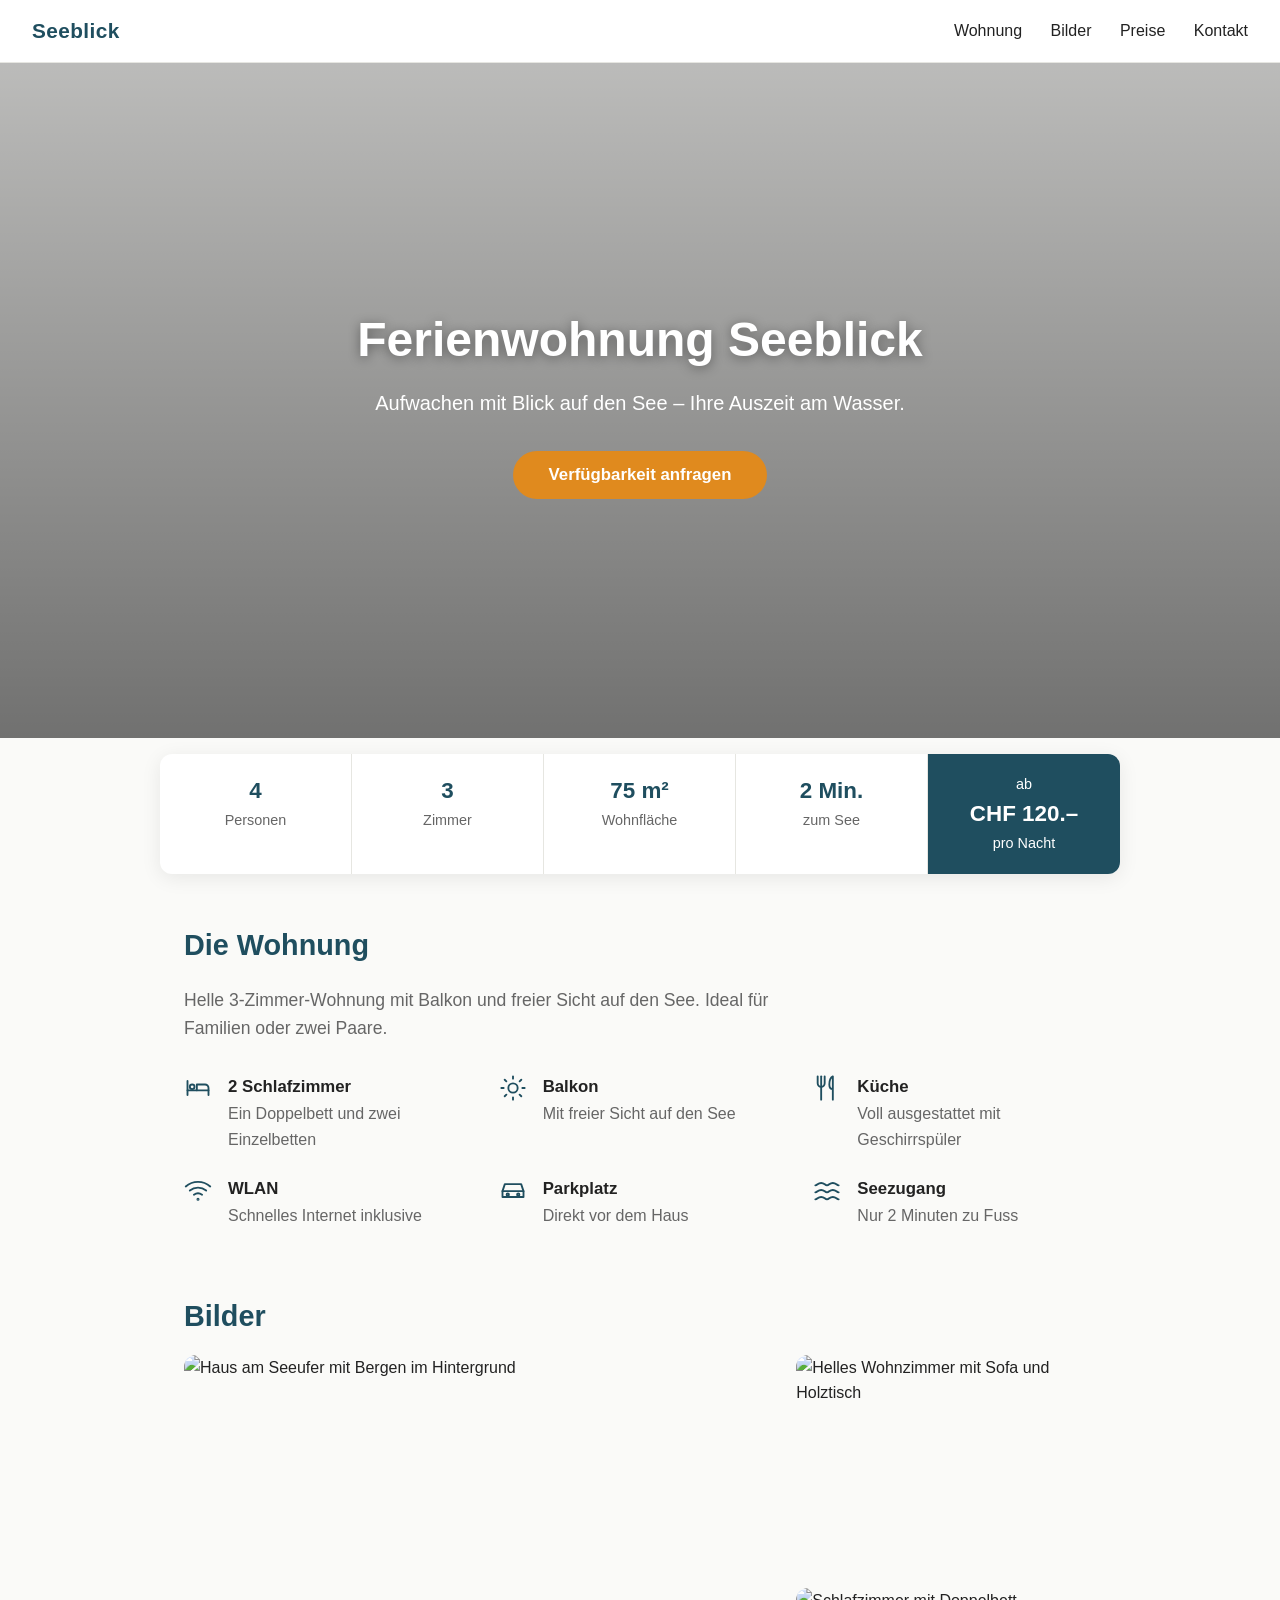
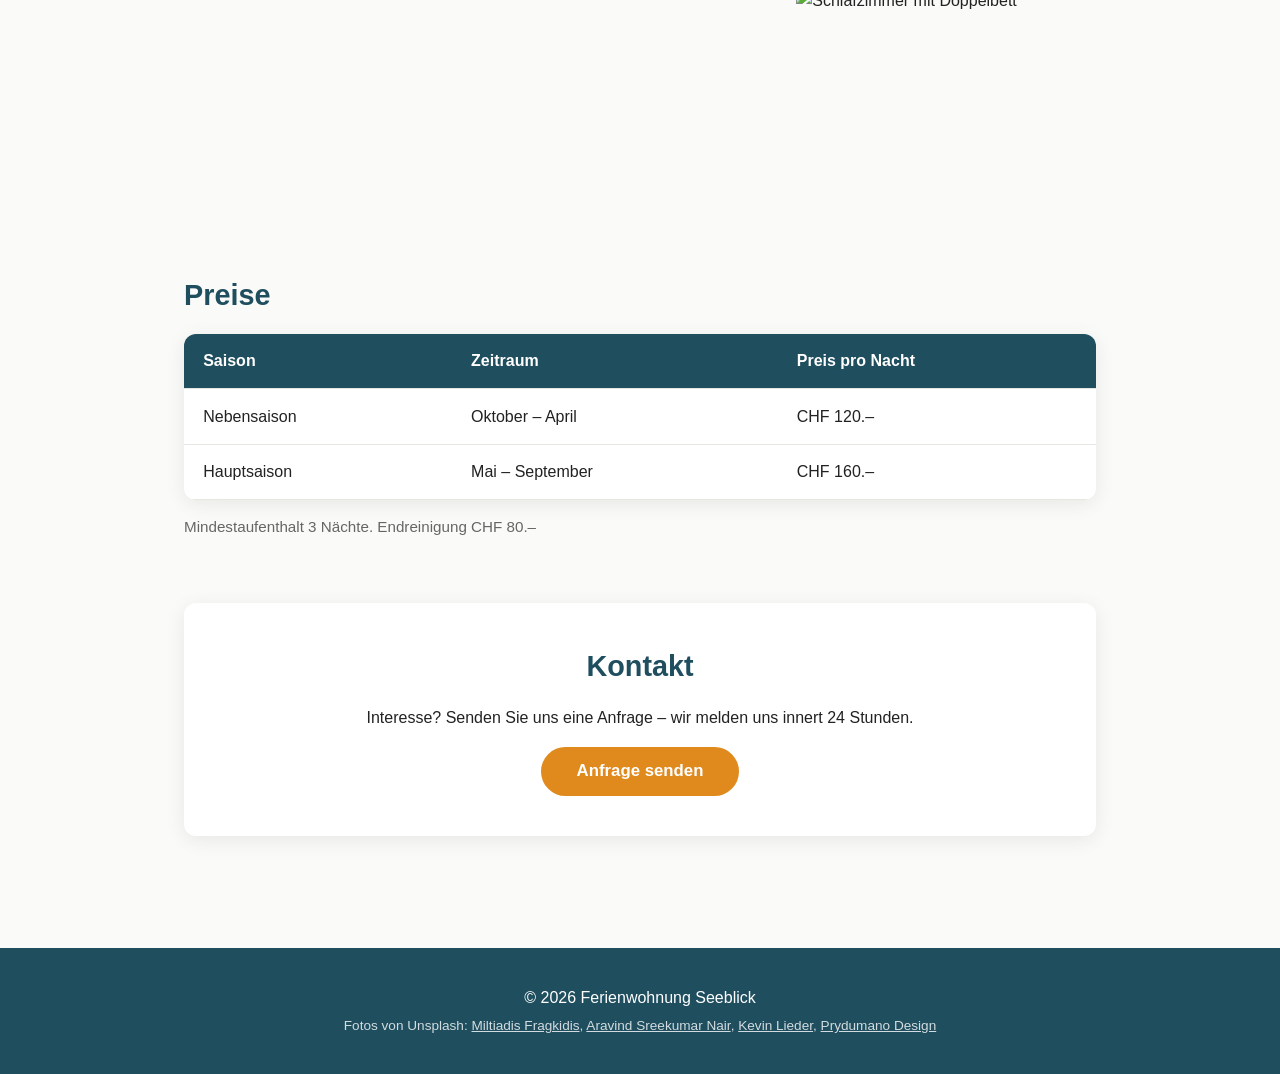
==== index.html @ 75e4688b "Design nach Vorbild grosser Webseiten: Hero-Foto, Faktenleiste, Galerie, SVG-Icons" ====
<!DOCTYPE html>
<html lang="de">
<head>
  <meta charset="UTF-8">
  <meta name="viewport" content="width=device-width, initial-scale=1.0">
  <title>Ferienwohnung Seeblick</title>
  <link rel="stylesheet" href="styles.css">
</head>
<body>
  <!-- Kopfzeile: bleibt beim Scrollen oben stehen -->
  <header class="kopfzeile">
    <a href="#" class="logo">Seeblick</a>
    <nav>
      <a href="#wohnung">Wohnung</a>
      <a href="#galerie">Bilder</a>
      <a href="#preise">Preise</a>
      <a href="#kontakt">Kontakt</a>
    </nav>
  </header>

  <!-- Hero: ein grosses Bild und nur EINE Hauptaktion (Prinzip Google/ChatGPT) -->
  <section class="hero">
    <div class="hero-inhalt">
      <h1>Ferienwohnung Seeblick</h1>
      <p>Aufwachen mit Blick auf den See – Ihre Auszeit am Wasser.</p>
      <button id="hero-button" class="button">Verfügbarkeit anfragen</button>
    </div>
  </section>

  <!-- Fakten auf einen Blick (Prinzip Amazon) -->
  <div class="fakten">
    <div><strong>4</strong><span>Personen</span></div>
    <div><strong>3</strong><span>Zimmer</span></div>
    <div><strong>75 m²</strong><span>Wohnfläche</span></div>
    <div><strong>2 Min.</strong><span>zum See</span></div>
    <div class="fakten-preis"><span>ab</span><strong>CHF 120.–</strong><span>pro Nacht</span></div>
  </div>

  <main>
    <section id="wohnung">
      <h2>Die Wohnung</h2>
      <p class="einleitung">Helle 3-Zimmer-Wohnung mit Balkon und freier Sicht auf den See. Ideal für Familien oder zwei Paare.</p>

      <!-- Ausstattung: einheitliche Linien-Icons als SVG statt Emojis -->
      <ul class="ausstattung">
        <li>
          <svg viewBox="0 0 24 24" aria-hidden="true"><path d="M3 18V6"/><path d="M3 14h18v4"/><path d="M21 14v-2a3 3 0 0 0-3-3h-7v5"/><circle cx="7" cy="11" r="2"/></svg>
          <div><h3>2 Schlafzimmer</h3><p>Ein Doppelbett und zwei Einzelbetten</p></div>
        </li>
        <li>
          <svg viewBox="0 0 24 24" aria-hidden="true"><circle cx="12" cy="12" r="4"/><path d="M12 2v2M12 20v2M4.9 4.9l1.4 1.4M17.7 17.7l1.4 1.4M2 12h2M20 12h2M4.9 19.1l1.4-1.4M17.7 6.3l1.4-1.4"/></svg>
          <div><h3>Balkon</h3><p>Mit freier Sicht auf den See</p></div>
        </li>
        <li>
          <svg viewBox="0 0 24 24" aria-hidden="true"><path d="M7 2v20"/><path d="M4 2v6a3 3 0 0 0 6 0V2"/><path d="M17 22V2c-2 1-3 4-3 7s1 4 3 4"/></svg>
          <div><h3>Küche</h3><p>Voll ausgestattet mit Geschirrspüler</p></div>
        </li>
        <li>
          <svg viewBox="0 0 24 24" aria-hidden="true"><path d="M5 12.5a11 11 0 0 1 14 0"/><path d="M1.5 9a16 16 0 0 1 21 0"/><path d="M8.5 16a6 6 0 0 1 7 0"/><circle cx="12" cy="20" r="0.5"/></svg>
          <div><h3>WLAN</h3><p>Schnelles Internet inklusive</p></div>
        </li>
        <li>
          <svg viewBox="0 0 24 24" aria-hidden="true"><path d="M3 13l2-6h14l2 6v5H3z"/><path d="M3 13h18"/><circle cx="7.5" cy="16" r="1"/><circle cx="16.5" cy="16" r="1"/></svg>
          <div><h3>Parkplatz</h3><p>Direkt vor dem Haus</p></div>
        </li>
        <li>
          <svg viewBox="0 0 24 24" aria-hidden="true"><path d="M2 8c2 0 2-2 5-2s3 2 5 2 2-2 5-2 3 2 5 2"/><path d="M2 14c2 0 2-2 5-2s3 2 5 2 2-2 5-2 3 2 5 2"/><path d="M2 20c2 0 2-2 5-2s3 2 5 2 2-2 5-2 3 2 5 2"/></svg>
          <div><h3>Seezugang</h3><p>Nur 2 Minuten zu Fuss</p></div>
        </li>
      </ul>
    </section>

    <!-- Bildergalerie im Raster (Prinzip Instagram/YouTube) -->
    <section id="galerie">
      <h2>Bilder</h2>
      <div class="galerie">
        <img class="gross" src="https://images.unsplash.com/photo-1693647427853-c6ae52add38a?w=1200&auto=format&fit=crop&q=75" alt="Haus am Seeufer mit Bergen im Hintergrund" loading="lazy">
        <img src="https://images.unsplash.com/photo-1783110688453-4bf5d4c87a61?w=800&auto=format&fit=crop&q=75" alt="Helles Wohnzimmer mit Sofa und Holztisch" loading="lazy">
        <img src="https://images.unsplash.com/photo-1724582586413-6b69e1c94a17?w=800&auto=format&fit=crop&q=75" alt="Schlafzimmer mit Doppelbett" loading="lazy">
      </div>
    </section>

    <section id="preise">
      <h2>Preise</h2>
      <table class="preistabelle">
        <thead>
          <tr><th>Saison</th><th>Zeitraum</th><th>Preis pro Nacht</th></tr>
        </thead>
        <tbody>
          <tr><td>Nebensaison</td><td>Oktober – April</td><td>CHF 120.–</td></tr>
          <tr><td>Hauptsaison</td><td>Mai – September</td><td>CHF 160.–</td></tr>
        </tbody>
      </table>
      <p class="hinweis">Mindestaufenthalt 3 Nächte. Endreinigung CHF 80.–</p>
    </section>

    <section id="kontakt" class="kontakt">
      <h2>Kontakt</h2>
      <p>Interesse? Senden Sie uns eine Anfrage – wir melden uns innert 24 Stunden.</p>
      <button id="anfrage-button" class="button">Anfrage senden</button>
    </section>
  </main>

  <footer>
    <p>&copy; <span id="jahr"></span> Ferienwohnung Seeblick</p>
    <p class="bildnachweis">
      Fotos von Unsplash:
      <a href="https://unsplash.com/photos/mountains-and-a-lake-on-a-bright-sunny-day-idneka5RWlE">Miltiadis Fragkidis</a>,
      <a href="https://unsplash.com/photos/a-view-of-a-lake-with-a-house-in-the-background-XdYmX7QwtDA">Aravind Sreekumar Nair</a>,
      <a href="https://unsplash.com/photos/sunlit-living-room-with-cream-sofa-and-wooden-coffee-table-GAy2D33TngI">Kevin Lieder</a>,
      <a href="https://unsplash.com/photos/a-bedroom-with-a-bed-and-a-table-in-it-qPHpk6G9nik">Prydumano Design</a>
    </p>
  </footer>

  <script src="app.js"></script>
</body>
</html>
---- styles.css ----
/* ===== Farben als Variablen: hier zentral ändern ===== */
/* Wenige Farben, ein Akzent – wie bei den grossen Webseiten */
:root {
  --farbe-see: #1f4e5f;
  --farbe-hintergrund: #fafaf8;
  --farbe-akzent: #e08a1e;
  --farbe-text: #222;
  --farbe-text-hell: #666;
  --farbe-linie: #e6e6e1;
  --radius: 12px;
  --schatten: 0 4px 20px rgba(0, 0, 0, 0.08);
}

/* ===== Grundeinstellungen ===== */
* {
  box-sizing: border-box; /* Padding zählt zur Breite dazu */
}

html {
  scroll-behavior: smooth; /* weiches Scrollen bei Klick auf Navigation */
}

body {
  font-family: "Segoe UI", Arial, sans-serif;
  margin: 0;
  color: var(--farbe-text);
  background-color: var(--farbe-hintergrund);
  line-height: 1.6;
}

/* ===== Kopfzeile ===== */
.kopfzeile {
  position: sticky; /* bleibt oben kleben */
  top: 0;
  z-index: 10;
  display: flex;
  justify-content: space-between;
  align-items: center;
  padding: 0.9rem 2rem;
  background-color: rgba(255, 255, 255, 0.95);
  border-bottom: 1px solid var(--farbe-linie);
}

.logo {
  color: var(--farbe-see);
  font-weight: 700;
  font-size: 1.3rem;
  letter-spacing: 0.02em;
  text-decoration: none;
}

nav a {
  color: var(--farbe-text);
  margin-left: 1.5rem;
  text-decoration: none;
}

nav a:hover {
  color: var(--farbe-akzent);
}

/* ===== Hero: grosses Foto mit dunklem Verlauf, damit der Text lesbar bleibt ===== */
.hero {
  min-height: 75vh; /* 75 % der Fensterhöhe */
  display: flex;
  align-items: center;
  justify-content: center;
  text-align: center;
  color: white;
  padding: 4rem 1.5rem;
  background-image:
    linear-gradient(rgba(0, 0, 0, 0.25), rgba(0, 0, 0, 0.55)),
    url("https://images.unsplash.com/photo-1750845371689-cefc272f0944?w=1920&auto=format&fit=crop&q=75");
  background-size: cover;    /* Bild füllt die ganze Fläche */
  background-position: center;
}

.hero h1 {
  font-size: 3rem;
  margin: 0 0 0.5rem;
  text-shadow: 0 2px 12px rgba(0, 0, 0, 0.4);
}

.hero p {
  font-size: 1.25rem;
  margin: 0 0 2rem;
}

/* ===== Fakten auf einen Blick ===== */
.fakten {
  max-width: 960px;
  margin: -3rem auto 0; /* ragt leicht in das Hero-Bild hinein */
  position: relative;
  display: grid;
  grid-template-columns: repeat(5, 1fr);
  background: white;
  border-radius: var(--radius);
  box-shadow: var(--schatten);
  overflow: hidden;
}

.fakten div {
  display: flex;
  flex-direction: column;
  align-items: center;
  padding: 1.2rem 0.5rem;
  border-right: 1px solid var(--farbe-linie);
}

.fakten div:last-child {
  border-right: none;
}

.fakten strong {
  font-size: 1.4rem;
  color: var(--farbe-see);
}

.fakten span {
  font-size: 0.9rem;
  color: var(--farbe-text-hell);
}

.fakten .fakten-preis {
  background-color: var(--farbe-see);
}

.fakten .fakten-preis strong,
.fakten .fakten-preis span {
  color: white;
}

/* ===== Inhaltsbereich ===== */
main {
  max-width: 960px;
  margin: 0 auto;
  padding: 3rem 1.5rem;
}

section {
  margin-bottom: 4rem;
  scroll-margin-top: 6rem; /* Abstand, damit die Kopfzeile die Überschrift nicht verdeckt */
}

h2 {
  color: var(--farbe-see);
  font-size: 1.8rem;
  margin: 0 0 1rem;
}

.einleitung {
  font-size: 1.1rem;
  color: var(--farbe-text-hell);
  max-width: 640px;
}

/* ===== Ausstattung mit Linien-Icons ===== */
.ausstattung {
  list-style: none;
  padding: 0;
  margin: 2rem 0 0;
  display: grid;
  grid-template-columns: repeat(auto-fit, minmax(260px, 1fr)); /* passt sich der Breite an */
  gap: 1.5rem 2rem;
}

.ausstattung li {
  display: flex;
  gap: 1rem;
  align-items: flex-start;
}

/* Alle Icons gleich: gleiche Grösse, gleiche Linienstärke, gleiche Farbe */
.ausstattung svg {
  flex-shrink: 0;
  width: 28px;
  height: 28px;
  fill: none;
  stroke: var(--farbe-see);
  stroke-width: 1.6;
  stroke-linecap: round;
  stroke-linejoin: round;
}

.ausstattung h3 {
  margin: 0;
  font-size: 1.05rem;
}

.ausstattung p {
  margin: 0;
  color: var(--farbe-text-hell);
}

/* ===== Bildergalerie ===== */
.galerie {
  display: grid;
  grid-template-columns: 2fr 1fr;
  grid-template-rows: 220px 220px;
  gap: 0.8rem;
}

.galerie img {
  width: 100%;
  height: 100%;
  object-fit: cover; /* Bild füllt die Zelle, ohne verzerrt zu werden */
  border-radius: var(--radius);
  transition: transform 0.3s;
}

.galerie img:hover {
  transform: scale(1.02);
}

.galerie .gross {
  grid-row: span 2; /* das grosse Bild geht über zwei Zeilen */
}

/* ===== Preistabelle ===== */
.preistabelle {
  width: 100%;
  border-collapse: collapse;
  background: white;
  border-radius: var(--radius);
  overflow: hidden; /* damit die runden Ecken sichtbar sind */
  box-shadow: var(--schatten);
}

.preistabelle th,
.preistabelle td {
  padding: 0.9rem 1.2rem;
  text-align: left;
  border-bottom: 1px solid var(--farbe-linie);
}

.preistabelle th {
  background-color: var(--farbe-see);
  color: white;
  font-weight: 600;
}

.hinweis {
  color: var(--farbe-text-hell);
  font-size: 0.95rem;
}

/* ===== Kontakt ===== */
.kontakt {
  background: white;
  border-radius: var(--radius);
  box-shadow: var(--schatten);
  padding: 2.5rem 2rem;
  text-align: center;
}

/* ===== Button: die einzige Stelle mit Akzentfarbe ===== */
.button {
  background-color: var(--farbe-akzent);
  color: white;
  border: none;
  border-radius: 999px; /* ganz runde Enden */
  padding: 0.9rem 2.2rem;
  font-size: 1.05rem;
  font-weight: 600;
  cursor: pointer;
  transition: background-color 0.2s, transform 0.2s;
}

.button:hover {
  background-color: #c4740f;
  transform: translateY(-2px);
}

/* ===== Fusszeile ===== */
footer {
  text-align: center;
  padding: 2rem 1rem;
  background-color: var(--farbe-see);
  color: white;
}

footer p {
  margin: 0.3rem 0;
}

.bildnachweis {
  font-size: 0.85rem;
  opacity: 0.8;
}

.bildnachweis a {
  color: white;
}

/* ===== Tablet: Fakten in zwei Reihen ===== */
@media (max-width: 800px) {
  .fakten {
    grid-template-columns: repeat(2, 1fr);
    margin: -2rem 1rem 0;
  }

  .fakten div {
    border-bottom: 1px solid var(--farbe-linie);
  }

  .fakten .fakten-preis {
    grid-column: span 2; /* Preis über die ganze Breite */
  }
}

/* ===== Handy: alles untereinander ===== */
@media (max-width: 600px) {
  .kopfzeile {
    flex-direction: column;
    gap: 0.4rem;
    padding: 0.7rem 1rem;
  }

  nav a {
    margin: 0 0.6rem;
  }

  .hero {
    min-height: 60vh;
  }

  .hero h1 {
    font-size: 2rem;
  }

  .galerie {
    grid-template-columns: 1fr;
    grid-template-rows: 240px 180px 180px;
  }

  .galerie .gross {
    grid-row: auto;
  }
}
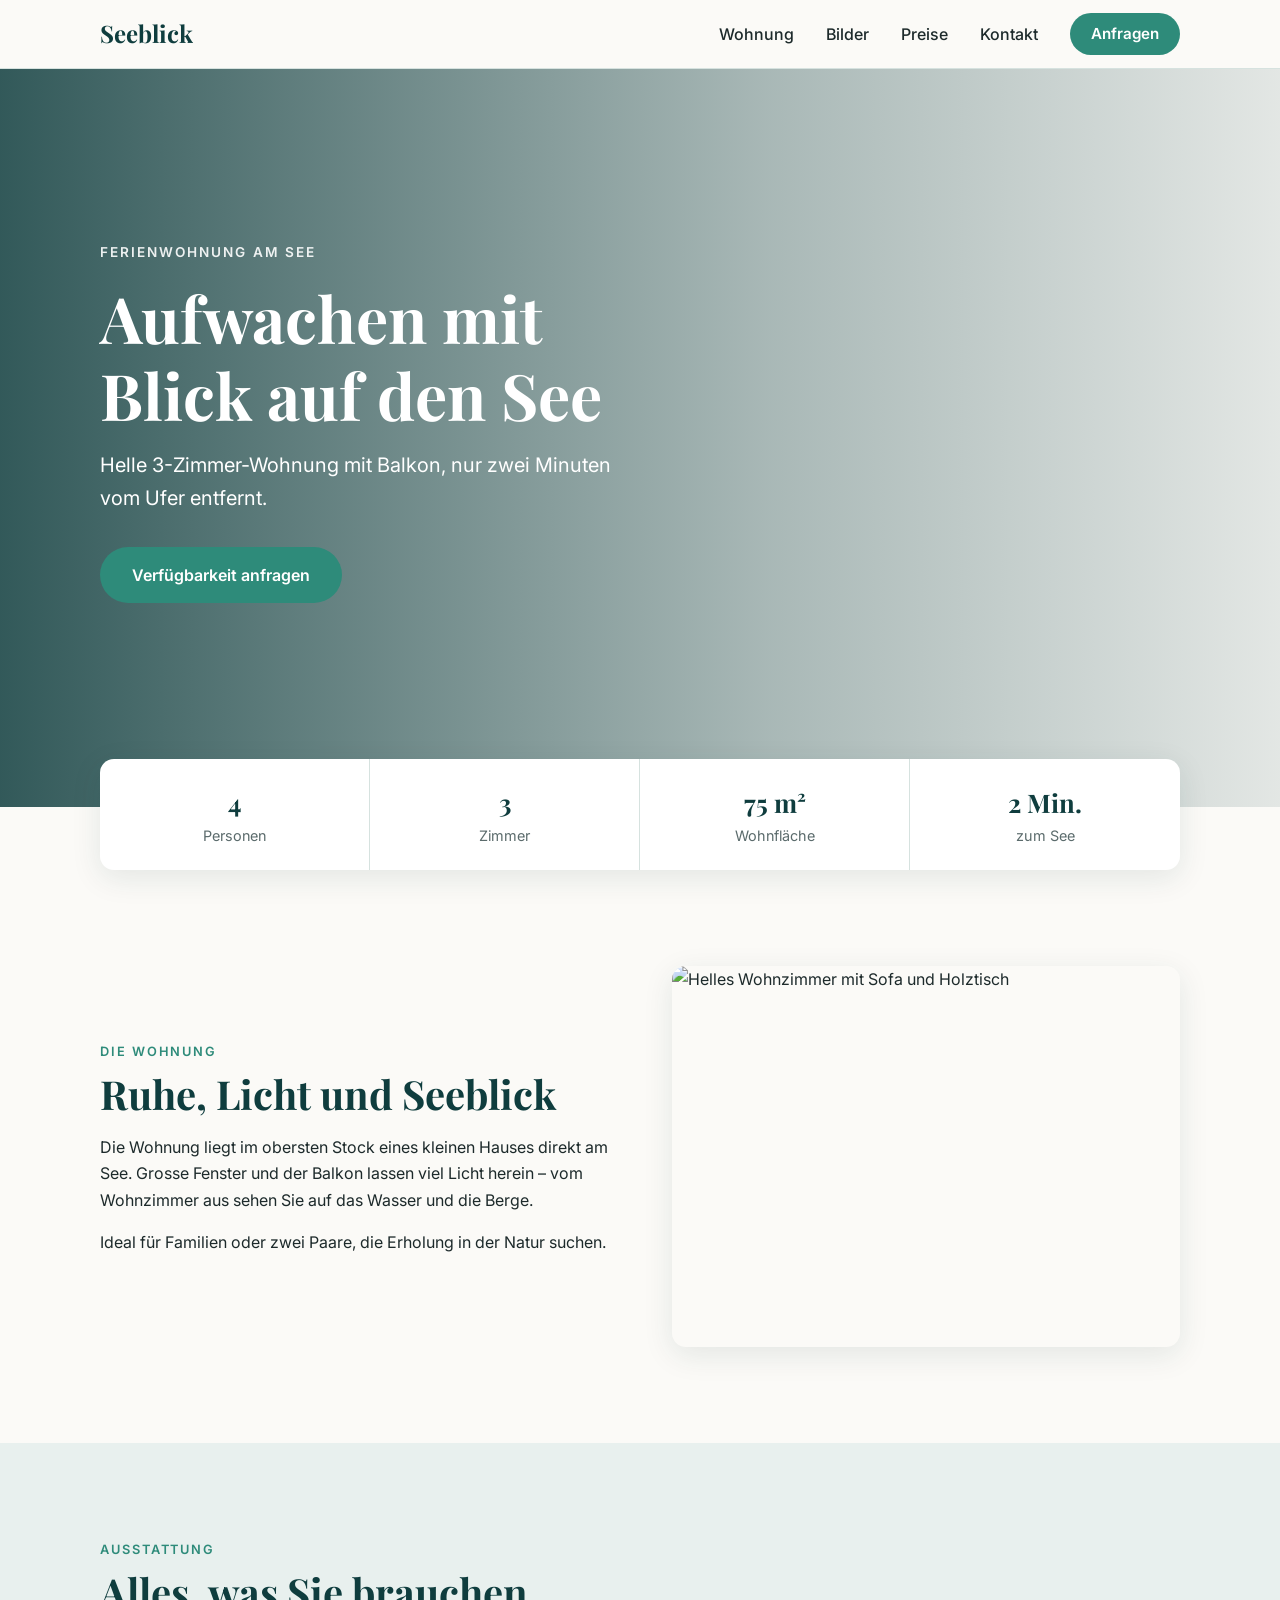
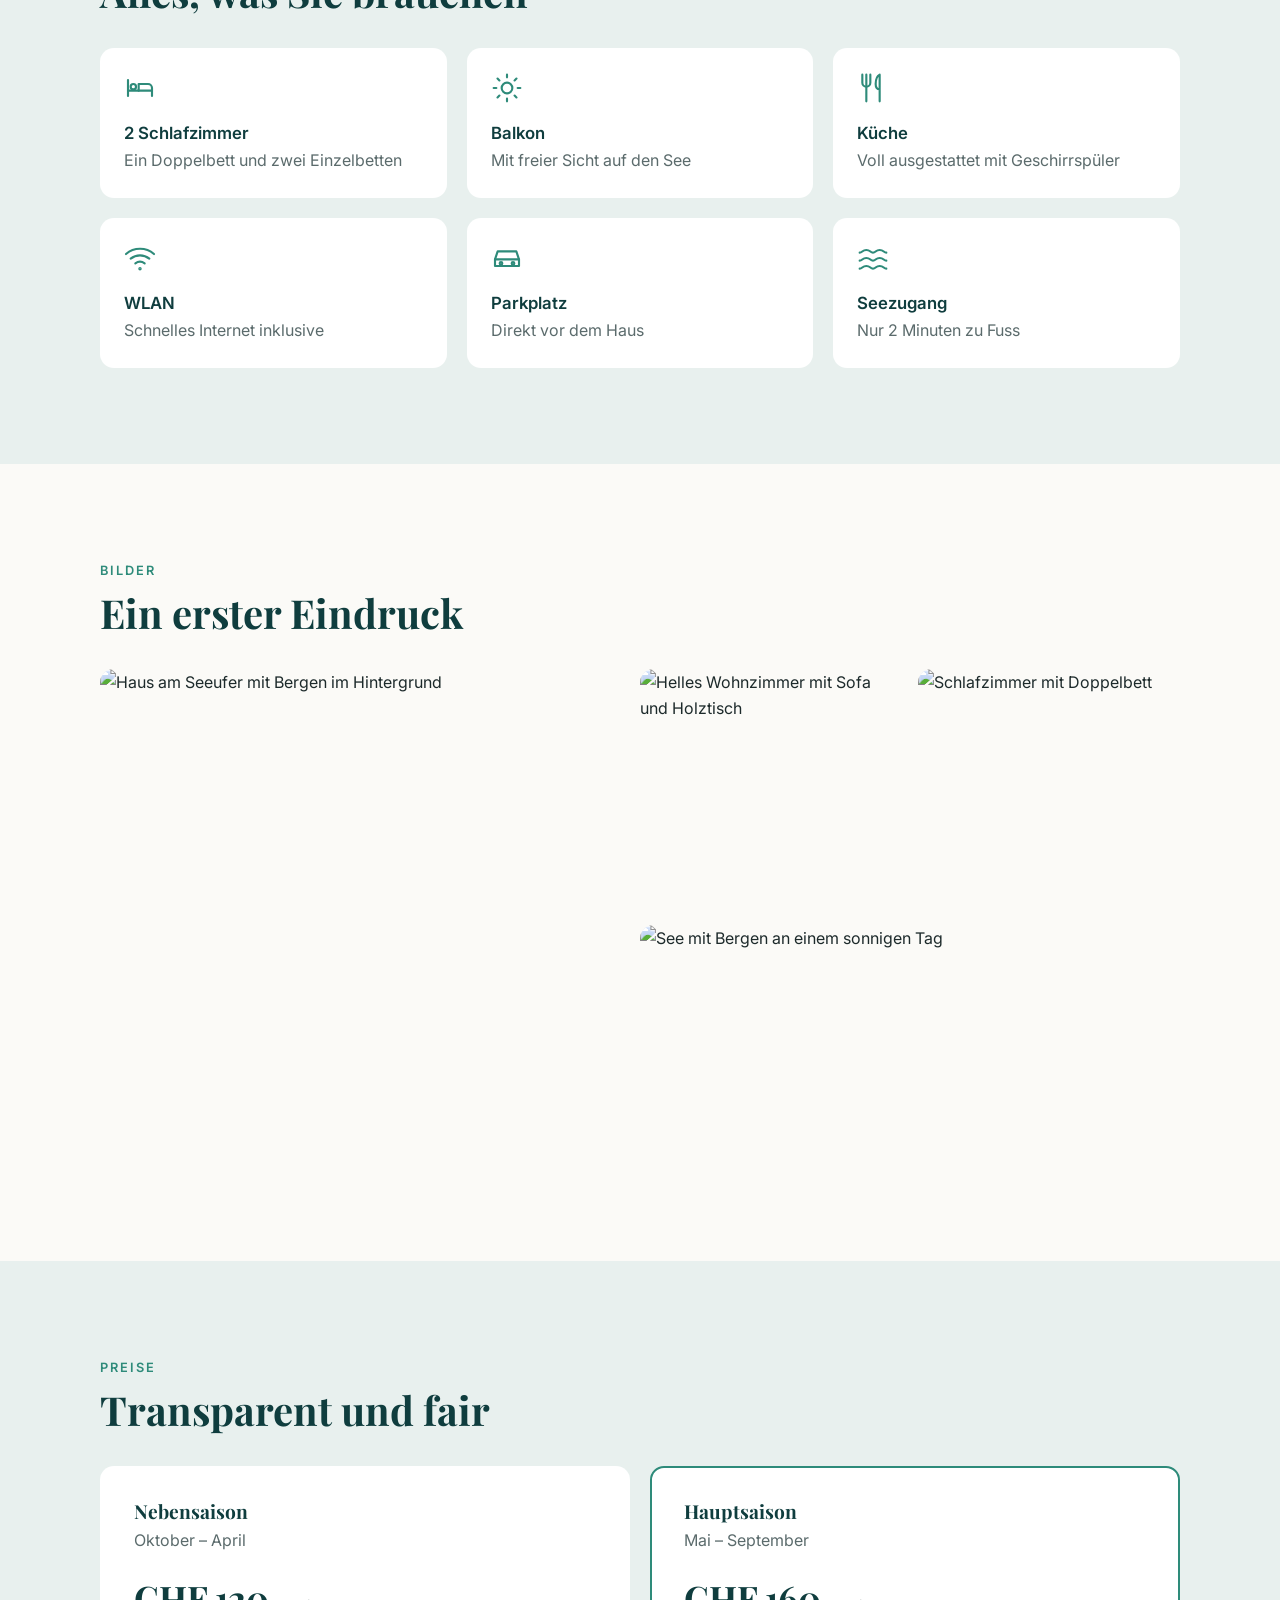
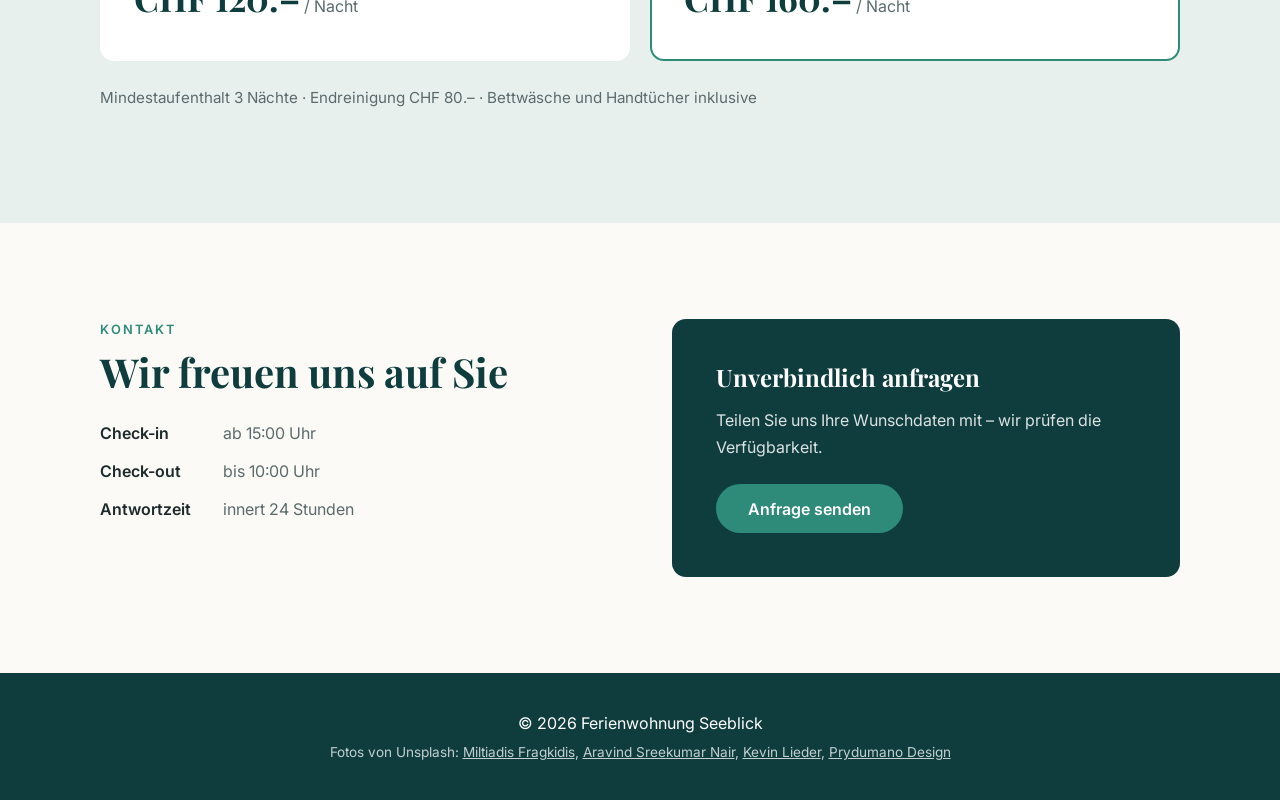
==== commit a543a05f: "Neues responsives Layout mit Alpensee-Palette, Handy-Menü und Preiskarten" ====
--- a/index.html
+++ b/index.html
@@ -4,112 +4,169 @@
   <meta charset="UTF-8">
   <meta name="viewport" content="width=device-width, initial-scale=1.0">
   <title>Ferienwohnung Seeblick</title>
+  <!-- Schriften von Google Fonts: Playfair Display (Titel) und Inter (Text) -->
+  <link rel="preconnect" href="https://fonts.googleapis.com">
+  <link rel="preconnect" href="https://fonts.gstatic.com" crossorigin>
+  <link href="https://fonts.googleapis.com/css2?family=Inter:wght@400;500;600&family=Playfair+Display:wght@600;700&display=swap" rel="stylesheet">
   <link rel="stylesheet" href="styles.css">
 </head>
 <body>
-  <!-- Kopfzeile: bleibt beim Scrollen oben stehen -->
+  <!-- ===== Kopfzeile: Logo | Navigation | Button ===== -->
   <header class="kopfzeile">
-    <a href="#" class="logo">Seeblick</a>
-    <nav>
-      <a href="#wohnung">Wohnung</a>
-      <a href="#galerie">Bilder</a>
-      <a href="#preise">Preise</a>
-      <a href="#kontakt">Kontakt</a>
-    </nav>
+    <div class="container kopfzeile-inhalt">
+      <a href="#" class="logo">Seeblick</a>
+
+      <!-- Menü-Button: nur auf dem Handy sichtbar -->
+      <button class="menue-button" id="menue-button" aria-label="Menü öffnen" aria-expanded="false">
+        <span></span><span></span><span></span>
+      </button>
+
+      <nav class="navigation" id="navigation">
+        <a href="#wohnung">Wohnung</a>
+        <a href="#galerie">Bilder</a>
+        <a href="#preise">Preise</a>
+        <a href="#kontakt">Kontakt</a>
+        <a href="#kontakt" class="button button-klein">Anfragen</a>
+      </nav>
+    </div>
   </header>
 
-  <!-- Hero: ein grosses Bild und nur EINE Hauptaktion (Prinzip Google/ChatGPT) -->
+  <!-- ===== Hero: grosses Foto, eine Hauptaktion ===== -->
   <section class="hero">
-    <div class="hero-inhalt">
-      <h1>Ferienwohnung Seeblick</h1>
-      <p>Aufwachen mit Blick auf den See – Ihre Auszeit am Wasser.</p>
-      <button id="hero-button" class="button">Verfügbarkeit anfragen</button>
+    <div class="container hero-inhalt">
+      <p class="hero-ort">Ferienwohnung am See</p>
+      <h1>Aufwachen mit Blick auf den See</h1>
+      <p class="hero-text">Helle 3-Zimmer-Wohnung mit Balkon, nur zwei Minuten vom Ufer entfernt.</p>
+      <a href="#kontakt" class="button">Verfügbarkeit anfragen</a>
     </div>
   </section>
 
-  <!-- Fakten auf einen Blick (Prinzip Amazon) -->
-  <div class="fakten">
-    <div><strong>4</strong><span>Personen</span></div>
-    <div><strong>3</strong><span>Zimmer</span></div>
-    <div><strong>75 m²</strong><span>Wohnfläche</span></div>
-    <div><strong>2 Min.</strong><span>zum See</span></div>
-    <div class="fakten-preis"><span>ab</span><strong>CHF 120.–</strong><span>pro Nacht</span></div>
+  <!-- ===== Fakten auf einen Blick ===== -->
+  <div class="container">
+    <ul class="fakten">
+      <li><strong>4</strong><span>Personen</span></li>
+      <li><strong>3</strong><span>Zimmer</span></li>
+      <li><strong>75 m²</strong><span>Wohnfläche</span></li>
+      <li><strong>2 Min.</strong><span>zum See</span></li>
+    </ul>
   </div>
 
   <main>
-    <section id="wohnung">
-      <h2>Die Wohnung</h2>
-      <p class="einleitung">Helle 3-Zimmer-Wohnung mit Balkon und freier Sicht auf den See. Ideal für Familien oder zwei Paare.</p>
-
-      <!-- Ausstattung: einheitliche Linien-Icons als SVG statt Emojis -->
-      <ul class="ausstattung">
-        <li>
-          <svg viewBox="0 0 24 24" aria-hidden="true"><path d="M3 18V6"/><path d="M3 14h18v4"/><path d="M21 14v-2a3 3 0 0 0-3-3h-7v5"/><circle cx="7" cy="11" r="2"/></svg>
-          <div><h3>2 Schlafzimmer</h3><p>Ein Doppelbett und zwei Einzelbetten</p></div>
-        </li>
-        <li>
-          <svg viewBox="0 0 24 24" aria-hidden="true"><circle cx="12" cy="12" r="4"/><path d="M12 2v2M12 20v2M4.9 4.9l1.4 1.4M17.7 17.7l1.4 1.4M2 12h2M20 12h2M4.9 19.1l1.4-1.4M17.7 6.3l1.4-1.4"/></svg>
-          <div><h3>Balkon</h3><p>Mit freier Sicht auf den See</p></div>
-        </li>
-        <li>
-          <svg viewBox="0 0 24 24" aria-hidden="true"><path d="M7 2v20"/><path d="M4 2v6a3 3 0 0 0 6 0V2"/><path d="M17 22V2c-2 1-3 4-3 7s1 4 3 4"/></svg>
-          <div><h3>Küche</h3><p>Voll ausgestattet mit Geschirrspüler</p></div>
-        </li>
-        <li>
-          <svg viewBox="0 0 24 24" aria-hidden="true"><path d="M5 12.5a11 11 0 0 1 14 0"/><path d="M1.5 9a16 16 0 0 1 21 0"/><path d="M8.5 16a6 6 0 0 1 7 0"/><circle cx="12" cy="20" r="0.5"/></svg>
-          <div><h3>WLAN</h3><p>Schnelles Internet inklusive</p></div>
-        </li>
-        <li>
-          <svg viewBox="0 0 24 24" aria-hidden="true"><path d="M3 13l2-6h14l2 6v5H3z"/><path d="M3 13h18"/><circle cx="7.5" cy="16" r="1"/><circle cx="16.5" cy="16" r="1"/></svg>
-          <div><h3>Parkplatz</h3><p>Direkt vor dem Haus</p></div>
-        </li>
-        <li>
-          <svg viewBox="0 0 24 24" aria-hidden="true"><path d="M2 8c2 0 2-2 5-2s3 2 5 2 2-2 5-2 3 2 5 2"/><path d="M2 14c2 0 2-2 5-2s3 2 5 2 2-2 5-2 3 2 5 2"/><path d="M2 20c2 0 2-2 5-2s3 2 5 2 2-2 5-2 3 2 5 2"/></svg>
-          <div><h3>Seezugang</h3><p>Nur 2 Minuten zu Fuss</p></div>
-        </li>
-      </ul>
-    </section>
-
-    <!-- Bildergalerie im Raster (Prinzip Instagram/YouTube) -->
-    <section id="galerie">
-      <h2>Bilder</h2>
-      <div class="galerie">
-        <img class="gross" src="https://images.unsplash.com/photo-1693647427853-c6ae52add38a?w=1200&auto=format&fit=crop&q=75" alt="Haus am Seeufer mit Bergen im Hintergrund" loading="lazy">
-        <img src="https://images.unsplash.com/photo-1783110688453-4bf5d4c87a61?w=800&auto=format&fit=crop&q=75" alt="Helles Wohnzimmer mit Sofa und Holztisch" loading="lazy">
-        <img src="https://images.unsplash.com/photo-1724582586413-6b69e1c94a17?w=800&auto=format&fit=crop&q=75" alt="Schlafzimmer mit Doppelbett" loading="lazy">
+    <!-- ===== Die Wohnung: Text links, Bild rechts (auf dem Handy untereinander) ===== -->
+    <section id="wohnung" class="abschnitt">
+      <div class="container zwei-spalten">
+        <div>
+          <p class="untertitel">Die Wohnung</p>
+          <h2>Ruhe, Licht und Seeblick</h2>
+          <p>Die Wohnung liegt im obersten Stock eines kleinen Hauses direkt am See. Grosse Fenster und der Balkon lassen viel Licht herein – vom Wohnzimmer aus sehen Sie auf das Wasser und die Berge.</p>
+          <p>Ideal für Familien oder zwei Paare, die Erholung in der Natur suchen.</p>
+        </div>
+        <img class="rund-bild" src="https://images.unsplash.com/photo-1783110688453-4bf5d4c87a61?w=900&auto=format&fit=crop&q=75" alt="Helles Wohnzimmer mit Sofa und Holztisch" loading="lazy">
       </div>
     </section>
 
-    <section id="preise">
-      <h2>Preise</h2>
-      <table class="preistabelle">
-        <thead>
-          <tr><th>Saison</th><th>Zeitraum</th><th>Preis pro Nacht</th></tr>
-        </thead>
-        <tbody>
-          <tr><td>Nebensaison</td><td>Oktober – April</td><td>CHF 120.–</td></tr>
-          <tr><td>Hauptsaison</td><td>Mai – September</td><td>CHF 160.–</td></tr>
-        </tbody>
-      </table>
-      <p class="hinweis">Mindestaufenthalt 3 Nächte. Endreinigung CHF 80.–</p>
+    <!-- ===== Ausstattung: 3 / 2 / 1 Spalten je nach Bildschirm ===== -->
+    <section class="abschnitt abschnitt-flaeche">
+      <div class="container">
+        <p class="untertitel">Ausstattung</p>
+        <h2>Alles, was Sie brauchen</h2>
+        <ul class="ausstattung">
+          <li>
+            <svg viewBox="0 0 24 24" aria-hidden="true"><path d="M3 18V6"/><path d="M3 14h18v4"/><path d="M21 14v-2a3 3 0 0 0-3-3h-7v5"/><circle cx="7" cy="11" r="2"/></svg>
+            <h3>2 Schlafzimmer</h3><p>Ein Doppelbett und zwei Einzelbetten</p>
+          </li>
+          <li>
+            <svg viewBox="0 0 24 24" aria-hidden="true"><circle cx="12" cy="12" r="4"/><path d="M12 2v2M12 20v2M4.9 4.9l1.4 1.4M17.7 17.7l1.4 1.4M2 12h2M20 12h2M4.9 19.1l1.4-1.4M17.7 6.3l1.4-1.4"/></svg>
+            <h3>Balkon</h3><p>Mit freier Sicht auf den See</p>
+          </li>
+          <li>
+            <svg viewBox="0 0 24 24" aria-hidden="true"><path d="M7 2v20"/><path d="M4 2v6a3 3 0 0 0 6 0V2"/><path d="M17 22V2c-2 1-3 4-3 7s1 4 3 4"/></svg>
+            <h3>Küche</h3><p>Voll ausgestattet mit Geschirrspüler</p>
+          </li>
+          <li>
+            <svg viewBox="0 0 24 24" aria-hidden="true"><path d="M5 12.5a11 11 0 0 1 14 0"/><path d="M1.5 9a16 16 0 0 1 21 0"/><path d="M8.5 16a6 6 0 0 1 7 0"/><circle cx="12" cy="20" r="0.5"/></svg>
+            <h3>WLAN</h3><p>Schnelles Internet inklusive</p>
+          </li>
+          <li>
+            <svg viewBox="0 0 24 24" aria-hidden="true"><path d="M3 13l2-6h14l2 6v5H3z"/><path d="M3 13h18"/><circle cx="7.5" cy="16" r="1"/><circle cx="16.5" cy="16" r="1"/></svg>
+            <h3>Parkplatz</h3><p>Direkt vor dem Haus</p>
+          </li>
+          <li>
+            <svg viewBox="0 0 24 24" aria-hidden="true"><path d="M2 8c2 0 2-2 5-2s3 2 5 2 2-2 5-2 3 2 5 2"/><path d="M2 14c2 0 2-2 5-2s3 2 5 2 2-2 5-2 3 2 5 2"/><path d="M2 20c2 0 2-2 5-2s3 2 5 2 2-2 5-2 3 2 5 2"/></svg>
+            <h3>Seezugang</h3><p>Nur 2 Minuten zu Fuss</p>
+          </li>
+        </ul>
+      </div>
     </section>
 
-    <section id="kontakt" class="kontakt">
-      <h2>Kontakt</h2>
-      <p>Interesse? Senden Sie uns eine Anfrage – wir melden uns innert 24 Stunden.</p>
-      <button id="anfrage-button" class="button">Anfrage senden</button>
+    <!-- ===== Galerie: Raster auf dem Laptop, Wischen auf dem Handy ===== -->
+    <section id="galerie" class="abschnitt">
+      <div class="container">
+        <p class="untertitel">Bilder</p>
+        <h2>Ein erster Eindruck</h2>
+        <div class="galerie">
+          <img src="https://images.unsplash.com/photo-1693647427853-c6ae52add38a?w=1000&auto=format&fit=crop&q=75" alt="Haus am Seeufer mit Bergen im Hintergrund" loading="lazy">
+          <img src="https://images.unsplash.com/photo-1783110688453-4bf5d4c87a61?w=700&auto=format&fit=crop&q=75" alt="Helles Wohnzimmer mit Sofa und Holztisch" loading="lazy">
+          <img src="https://images.unsplash.com/photo-1724582586413-6b69e1c94a17?w=700&auto=format&fit=crop&q=75" alt="Schlafzimmer mit Doppelbett" loading="lazy">
+          <img src="https://images.unsplash.com/photo-1750845371689-cefc272f0944?w=700&auto=format&fit=crop&q=75" alt="See mit Bergen an einem sonnigen Tag" loading="lazy">
+        </div>
+        <p class="hinweis galerie-hinweis">Zum Durchblättern seitlich wischen</p>
+      </div>
+    </section>
+
+    <!-- ===== Preise: zwei Karten nebeneinander ===== -->
+    <section id="preise" class="abschnitt abschnitt-flaeche">
+      <div class="container">
+        <p class="untertitel">Preise</p>
+        <h2>Transparent und fair</h2>
+        <div class="preise">
+          <div class="preis-karte">
+            <h3>Nebensaison</h3>
+            <p class="zeitraum">Oktober – April</p>
+            <p class="preis">CHF 120.–<span> / Nacht</span></p>
+          </div>
+          <div class="preis-karte preis-karte-hervorgehoben">
+            <h3>Hauptsaison</h3>
+            <p class="zeitraum">Mai – September</p>
+            <p class="preis">CHF 160.–<span> / Nacht</span></p>
+          </div>
+        </div>
+        <p class="hinweis">Mindestaufenthalt 3 Nächte · Endreinigung CHF 80.– · Bettwäsche und Handtücher inklusive</p>
+      </div>
+    </section>
+
+    <!-- ===== Kontakt: Infos links, Anfrage rechts ===== -->
+    <section id="kontakt" class="abschnitt">
+      <div class="container zwei-spalten kontakt">
+        <div>
+          <p class="untertitel">Kontakt</p>
+          <h2>Wir freuen uns auf Sie</h2>
+          <dl class="infos">
+            <dt>Check-in</dt><dd>ab 15:00 Uhr</dd>
+            <dt>Check-out</dt><dd>bis 10:00 Uhr</dd>
+            <dt>Antwortzeit</dt><dd>innert 24 Stunden</dd>
+          </dl>
+        </div>
+        <div class="anfrage-box">
+          <h3>Unverbindlich anfragen</h3>
+          <p>Teilen Sie uns Ihre Wunschdaten mit – wir prüfen die Verfügbarkeit.</p>
+          <button id="anfrage-button" class="button">Anfrage senden</button>
+        </div>
+      </div>
     </section>
   </main>
 
   <footer>
-    <p>&copy; <span id="jahr"></span> Ferienwohnung Seeblick</p>
-    <p class="bildnachweis">
-      Fotos von Unsplash:
-      <a href="https://unsplash.com/photos/mountains-and-a-lake-on-a-bright-sunny-day-idneka5RWlE">Miltiadis Fragkidis</a>,
-      <a href="https://unsplash.com/photos/a-view-of-a-lake-with-a-house-in-the-background-XdYmX7QwtDA">Aravind Sreekumar Nair</a>,
-      <a href="https://unsplash.com/photos/sunlit-living-room-with-cream-sofa-and-wooden-coffee-table-GAy2D33TngI">Kevin Lieder</a>,
-      <a href="https://unsplash.com/photos/a-bedroom-with-a-bed-and-a-table-in-it-qPHpk6G9nik">Prydumano Design</a>
-    </p>
+    <div class="container">
+      <p>&copy; <span id="jahr"></span> Ferienwohnung Seeblick</p>
+      <p class="bildnachweis">
+        Fotos von Unsplash:
+        <a href="https://unsplash.com/photos/mountains-and-a-lake-on-a-bright-sunny-day-idneka5RWlE">Miltiadis Fragkidis</a>,
+        <a href="https://unsplash.com/photos/a-view-of-a-lake-with-a-house-in-the-background-XdYmX7QwtDA">Aravind Sreekumar Nair</a>,
+        <a href="https://unsplash.com/photos/sunlit-living-room-with-cream-sofa-and-wooden-coffee-table-GAy2D33TngI">Kevin Lieder</a>,
+        <a href="https://unsplash.com/photos/a-bedroom-with-a-bed-and-a-table-in-it-qPHpk6G9nik">Prydumano Design</a>
+      </p>
+    </div>
   </footer>
 
   <script src="app.js"></script>
--- a/styles.css
+++ b/styles.css
@@ -1,119 +1,233 @@
-/* ===== Farben als Variablen: hier zentral ändern ===== */
-/* Wenige Farben, ein Akzent – wie bei den grossen Webseiten */
+/* =========================================================
+   1. VARIABLEN – Farben, Schriften, Abstände zentral ändern
+   Palette "Alpensee" ohne Gelbtöne
+   ========================================================= */
 :root {
-  --farbe-see: #1f4e5f;
-  --farbe-hintergrund: #fafaf8;
-  --farbe-akzent: #e08a1e;
-  --farbe-text: #222;
-  --farbe-text-hell: #666;
-  --farbe-linie: #e6e6e1;
-  --radius: 12px;
-  --schatten: 0 4px 20px rgba(0, 0, 0, 0.08);
-}
-
-/* ===== Grundeinstellungen ===== */
+  --farbe-haupt: #0f3d3e;        /* dunkles Petrol */
+  --farbe-akzent: #2e8b7a;       /* Seegrün für Buttons */
+  --farbe-akzent-dunkel: #236c5f;
+  --farbe-flaeche: #e8f0ee;      /* helles Salbei für Abschnitte */
+  --farbe-hintergrund: #fbfaf7;  /* warmes Weiss */
+  --farbe-text: #1d2a2b;
+  --farbe-text-hell: #5b6b6c;
+  --farbe-linie: #d6e2df;
+
+  --schrift-titel: "Playfair Display", Georgia, serif;
+  --schrift-text: "Inter", "Segoe UI", Arial, sans-serif;
+
+  --radius: 14px;
+  --schatten: 0 8px 30px rgba(15, 61, 62, 0.10);
+  --abstand-abschnitt: clamp(3.5rem, 8vw, 6rem); /* wächst mit der Bildschirmbreite */
+}
+
+/* =========================================================
+   2. GRUNDEINSTELLUNGEN
+   ========================================================= */
 * {
-  box-sizing: border-box; /* Padding zählt zur Breite dazu */
+  box-sizing: border-box;
 }
 
 html {
-  scroll-behavior: smooth; /* weiches Scrollen bei Klick auf Navigation */
+  scroll-behavior: smooth;
 }
 
 body {
-  font-family: "Segoe UI", Arial, sans-serif;
   margin: 0;
+  font-family: var(--schrift-text);
+  font-size: 1rem;
+  line-height: 1.65;
   color: var(--farbe-text);
   background-color: var(--farbe-hintergrund);
-  line-height: 1.6;
-}
-
-/* ===== Kopfzeile ===== */
+}
+
+img {
+  max-width: 100%;
+  display: block;
+}
+
+h1, h2, h3 {
+  font-family: var(--schrift-titel);
+  color: var(--farbe-haupt);
+  line-height: 1.2;
+  margin: 0 0 1rem;
+}
+
+/* clamp(min, ideal, max): Schrift wächst mit, aber nie zu klein oder zu gross */
+h1 { font-size: clamp(2.2rem, 6vw, 4rem); }
+h2 { font-size: clamp(1.7rem, 3.5vw, 2.5rem); }
+h3 { font-size: 1.2rem; }
+
+p {
+  margin: 0 0 1rem;
+}
+
+/* Container: begrenzt die Breite auf dem Laptop, Rand auf dem Handy */
+.container {
+  width: 100%;
+  max-width: 1120px;
+  margin: 0 auto;
+  padding: 0 1.25rem;
+}
+
+/* =========================================================
+   3. BUTTONS
+   ========================================================= */
+.button {
+  display: inline-block;
+  background-color: var(--farbe-akzent);
+  color: white;
+  font-family: var(--schrift-text);
+  font-size: 1rem;
+  font-weight: 600;
+  text-decoration: none;
+  border: none;
+  border-radius: 999px;
+  padding: 0.9rem 2rem;
+  cursor: pointer;
+  transition: background-color 0.2s, transform 0.2s;
+}
+
+.button:hover {
+  background-color: var(--farbe-akzent-dunkel);
+  transform: translateY(-2px);
+}
+
+.button-klein {
+  padding: 0.55rem 1.3rem;
+  font-size: 0.95rem;
+}
+
+/* =========================================================
+   4. KOPFZEILE
+   ========================================================= */
 .kopfzeile {
-  position: sticky; /* bleibt oben kleben */
+  position: sticky;
   top: 0;
-  z-index: 10;
-  display: flex;
-  justify-content: space-between;
-  align-items: center;
-  padding: 0.9rem 2rem;
-  background-color: rgba(255, 255, 255, 0.95);
+  z-index: 100;
+  background-color: rgba(251, 250, 247, 0.95);
+  backdrop-filter: blur(8px); /* Inhalt dahinter leicht verschwommen */
   border-bottom: 1px solid var(--farbe-linie);
 }
 
-.logo {
-  color: var(--farbe-see);
-  font-weight: 700;
-  font-size: 1.3rem;
-  letter-spacing: 0.02em;
-  text-decoration: none;
-}
-
-nav a {
-  color: var(--farbe-text);
-  margin-left: 1.5rem;
-  text-decoration: none;
-}
-
-nav a:hover {
-  color: var(--farbe-akzent);
-}
-
-/* ===== Hero: grosses Foto mit dunklem Verlauf, damit der Text lesbar bleibt ===== */
-.hero {
-  min-height: 75vh; /* 75 % der Fensterhöhe */
+.kopfzeile-inhalt {
   display: flex;
   align-items: center;
-  justify-content: center;
-  text-align: center;
-  color: white;
-  padding: 4rem 1.5rem;
+  justify-content: space-between;
+  height: 68px;
+}
+
+.logo {
+  font-family: var(--schrift-titel);
+  font-size: 1.5rem;
+  font-weight: 700;
+  color: var(--farbe-haupt);
+  text-decoration: none;
+}
+
+.navigation {
+  display: flex;
+  align-items: center;
+  gap: 2rem;
+}
+
+.navigation a:not(.button) {
+  color: var(--farbe-text);
+  text-decoration: none;
+  font-weight: 500;
+}
+
+.navigation a:not(.button):hover {
+  color: var(--farbe-akzent);
+}
+
+/* Menü-Button (drei Striche) – auf dem Laptop versteckt */
+.menue-button {
+  display: none;
+  background: none;
+  border: none;
+  padding: 0.5rem;
+  cursor: pointer;
+}
+
+.menue-button span {
+  display: block;
+  width: 24px;
+  height: 2px;
+  margin: 5px 0;
+  background-color: var(--farbe-haupt);
+  transition: transform 0.3s, opacity 0.3s;
+}
+
+/* =========================================================
+   5. HERO
+   ========================================================= */
+.hero {
+  min-height: 82vh;
+  display: flex;
+  align-items: center;
+  color: white;
   background-image:
-    linear-gradient(rgba(0, 0, 0, 0.25), rgba(0, 0, 0, 0.55)),
+    linear-gradient(90deg, rgba(15, 61, 62, 0.85) 0%, rgba(15, 61, 62, 0.35) 60%, rgba(15, 61, 62, 0.1) 100%),
     url("https://images.unsplash.com/photo-1750845371689-cefc272f0944?w=1920&auto=format&fit=crop&q=75");
-  background-size: cover;    /* Bild füllt die ganze Fläche */
+  background-size: cover;
   background-position: center;
 }
 
+.hero-inhalt {
+  padding-top: 4rem;
+  padding-bottom: 6rem;
+}
+
 .hero h1 {
-  font-size: 3rem;
-  margin: 0 0 0.5rem;
-  text-shadow: 0 2px 12px rgba(0, 0, 0, 0.4);
-}
-
-.hero p {
-  font-size: 1.25rem;
-  margin: 0 0 2rem;
-}
-
-/* ===== Fakten auf einen Blick ===== */
+  color: white;
+  max-width: 14ch; /* höchstens ca. 14 Zeichen pro Zeile */
+}
+
+.hero-ort {
+  text-transform: uppercase;
+  letter-spacing: 0.15em;
+  font-size: 0.85rem;
+  font-weight: 600;
+  opacity: 0.9;
+}
+
+.hero-text {
+  font-size: clamp(1.05rem, 2vw, 1.25rem);
+  max-width: 34rem;
+  margin-bottom: 2rem;
+}
+
+/* =========================================================
+   6. FAKTEN-LEISTE
+   ========================================================= */
 .fakten {
-  max-width: 960px;
-  margin: -3rem auto 0; /* ragt leicht in das Hero-Bild hinein */
+  list-style: none;
+  margin: -3rem 0 0;
+  padding: 0;
   position: relative;
   display: grid;
-  grid-template-columns: repeat(5, 1fr);
+  grid-template-columns: repeat(4, 1fr);
   background: white;
   border-radius: var(--radius);
   box-shadow: var(--schatten);
-  overflow: hidden;
-}
-
-.fakten div {
+}
+
+.fakten li {
   display: flex;
   flex-direction: column;
   align-items: center;
-  padding: 1.2rem 0.5rem;
+  padding: 1.4rem 0.5rem;
   border-right: 1px solid var(--farbe-linie);
 }
 
-.fakten div:last-child {
+.fakten li:last-child {
   border-right: none;
 }
 
 .fakten strong {
-  font-size: 1.4rem;
-  color: var(--farbe-see);
+  font-family: var(--schrift-titel);
+  font-size: 1.6rem;
+  color: var(--farbe-haupt);
 }
 
 .fakten span {
@@ -121,70 +235,84 @@
   color: var(--farbe-text-hell);
 }
 
-.fakten .fakten-preis {
-  background-color: var(--farbe-see);
-}
-
-.fakten .fakten-preis strong,
-.fakten .fakten-preis span {
-  color: white;
-}
-
-/* ===== Inhaltsbereich ===== */
-main {
-  max-width: 960px;
-  margin: 0 auto;
-  padding: 3rem 1.5rem;
-}
-
-section {
-  margin-bottom: 4rem;
-  scroll-margin-top: 6rem; /* Abstand, damit die Kopfzeile die Überschrift nicht verdeckt */
-}
-
-h2 {
-  color: var(--farbe-see);
-  font-size: 1.8rem;
-  margin: 0 0 1rem;
-}
-
-.einleitung {
-  font-size: 1.1rem;
+/* =========================================================
+   7. ABSCHNITTE
+   ========================================================= */
+.abschnitt {
+  padding: var(--abstand-abschnitt) 0;
+  scroll-margin-top: 68px; /* Höhe der Kopfzeile */
+}
+
+/* Jeder zweite Abschnitt mit farbiger Fläche – so trennt man klar */
+.abschnitt-flaeche {
+  background-color: var(--farbe-flaeche);
+}
+
+.untertitel {
+  text-transform: uppercase;
+  letter-spacing: 0.15em;
+  font-size: 0.8rem;
+  font-weight: 600;
+  color: var(--farbe-akzent);
+  margin-bottom: 0.5rem;
+}
+
+.hinweis {
   color: var(--farbe-text-hell);
-  max-width: 640px;
-}
-
-/* ===== Ausstattung mit Linien-Icons ===== */
+  font-size: 0.95rem;
+  margin-top: 1.5rem;
+}
+
+/* Zwei Spalten: Text und Bild nebeneinander */
+.zwei-spalten {
+  display: grid;
+  grid-template-columns: 1fr 1fr;
+  gap: clamp(2rem, 5vw, 4rem);
+  align-items: center;
+}
+
+.rund-bild {
+  width: 100%;
+  aspect-ratio: 4 / 3; /* festes Seitenverhältnis */
+  object-fit: cover;
+  border-radius: var(--radius);
+  box-shadow: var(--schatten);
+}
+
+/* =========================================================
+   8. AUSSTATTUNG
+   ========================================================= */
 .ausstattung {
   list-style: none;
+  margin: 2rem 0 0;
   padding: 0;
-  margin: 2rem 0 0;
   display: grid;
-  grid-template-columns: repeat(auto-fit, minmax(260px, 1fr)); /* passt sich der Breite an */
-  gap: 1.5rem 2rem;
+  grid-template-columns: repeat(3, 1fr);
+  gap: 1.25rem;
 }
 
 .ausstattung li {
-  display: flex;
-  gap: 1rem;
-  align-items: flex-start;
-}
-
-/* Alle Icons gleich: gleiche Grösse, gleiche Linienstärke, gleiche Farbe */
+  background: white;
+  border-radius: var(--radius);
+  padding: 1.5rem;
+}
+
 .ausstattung svg {
-  flex-shrink: 0;
-  width: 28px;
-  height: 28px;
+  width: 32px;
+  height: 32px;
+  margin-bottom: 0.75rem;
   fill: none;
-  stroke: var(--farbe-see);
+  stroke: var(--farbe-akzent);
   stroke-width: 1.6;
   stroke-linecap: round;
   stroke-linejoin: round;
 }
 
 .ausstattung h3 {
-  margin: 0;
+  font-family: var(--schrift-text);
   font-size: 1.05rem;
+  font-weight: 600;
+  margin-bottom: 0.25rem;
 }
 
 .ausstattung p {
@@ -192,91 +320,129 @@
   color: var(--farbe-text-hell);
 }
 
-/* ===== Bildergalerie ===== */
+/* =========================================================
+   9. GALERIE
+   ========================================================= */
 .galerie {
+  margin-top: 2rem;
   display: grid;
-  grid-template-columns: 2fr 1fr;
-  grid-template-rows: 220px 220px;
-  gap: 0.8rem;
+  grid-template-columns: 2fr 1fr 1fr;
+  grid-template-rows: 240px 240px;
+  gap: 1rem;
 }
 
 .galerie img {
   width: 100%;
   height: 100%;
-  object-fit: cover; /* Bild füllt die Zelle, ohne verzerrt zu werden */
+  object-fit: cover;
   border-radius: var(--radius);
-  transition: transform 0.3s;
-}
-
-.galerie img:hover {
-  transform: scale(1.02);
-}
-
-.galerie .gross {
-  grid-row: span 2; /* das grosse Bild geht über zwei Zeilen */
-}
-
-/* ===== Preistabelle ===== */
-.preistabelle {
-  width: 100%;
-  border-collapse: collapse;
+}
+
+.galerie img:first-child {
+  grid-row: span 2; /* erstes Bild gross über zwei Zeilen */
+}
+
+.galerie img:last-child {
+  grid-column: span 2; /* letztes Bild breit über zwei Spalten */
+}
+
+.galerie-hinweis {
+  display: none; /* nur auf dem Handy sichtbar */
+}
+
+/* =========================================================
+   10. PREISE
+   ========================================================= */
+.preise {
+  margin-top: 2rem;
+  display: grid;
+  grid-template-columns: repeat(2, 1fr);
+  gap: 1.25rem;
+}
+
+.preis-karte {
   background: white;
   border-radius: var(--radius);
-  overflow: hidden; /* damit die runden Ecken sichtbar sind */
-  box-shadow: var(--schatten);
-}
-
-.preistabelle th,
-.preistabelle td {
-  padding: 0.9rem 1.2rem;
-  text-align: left;
-  border-bottom: 1px solid var(--farbe-linie);
-}
-
-.preistabelle th {
-  background-color: var(--farbe-see);
-  color: white;
+  padding: 2rem;
+  border: 2px solid transparent;
+}
+
+.preis-karte-hervorgehoben {
+  border-color: var(--farbe-akzent);
+}
+
+.preis-karte h3 {
+  margin-bottom: 0.25rem;
+}
+
+.zeitraum {
+  color: var(--farbe-text-hell);
+}
+
+.preis {
+  font-family: var(--schrift-titel);
+  font-size: 2.2rem;
+  font-weight: 700;
+  color: var(--farbe-haupt);
+  margin: 0;
+}
+
+.preis span {
+  font-family: var(--schrift-text);
+  font-size: 1rem;
+  font-weight: 400;
+  color: var(--farbe-text-hell);
+}
+
+/* =========================================================
+   11. KONTAKT
+   ========================================================= */
+.kontakt {
+  align-items: start;
+}
+
+/* Definitionsliste als zweispaltige Tabelle */
+.infos {
+  display: grid;
+  grid-template-columns: auto 1fr;
+  gap: 0.75rem 2rem;
+  margin: 1.5rem 0 0;
+}
+
+.infos dt {
   font-weight: 600;
 }
 
-.hinweis {
+.infos dd {
+  margin: 0;
   color: var(--farbe-text-hell);
-  font-size: 0.95rem;
-}
-
-/* ===== Kontakt ===== */
-.kontakt {
-  background: white;
+}
+
+.anfrage-box {
+  background-color: var(--farbe-haupt);
+  color: white;
   border-radius: var(--radius);
-  box-shadow: var(--schatten);
-  padding: 2.5rem 2rem;
+  padding: clamp(1.75rem, 4vw, 2.75rem);
+}
+
+.anfrage-box h3 {
+  color: white;
+  font-size: 1.5rem;
+}
+
+.anfrage-box p {
+  opacity: 0.85;
+  margin-bottom: 1.5rem;
+}
+
+/* =========================================================
+   12. FUSSZEILE
+   ========================================================= */
+footer {
+  background-color: var(--farbe-haupt);
+  color: white;
   text-align: center;
-}
-
-/* ===== Button: die einzige Stelle mit Akzentfarbe ===== */
-.button {
-  background-color: var(--farbe-akzent);
-  color: white;
-  border: none;
-  border-radius: 999px; /* ganz runde Enden */
-  padding: 0.9rem 2.2rem;
-  font-size: 1.05rem;
-  font-weight: 600;
-  cursor: pointer;
-  transition: background-color 0.2s, transform 0.2s;
-}
-
-.button:hover {
-  background-color: #c4740f;
-  transform: translateY(-2px);
-}
-
-/* ===== Fusszeile ===== */
-footer {
-  text-align: center;
-  padding: 2rem 1rem;
-  background-color: var(--farbe-see);
-  color: white;
+  padding: 2rem 0;
 }
 
 footer p {
@@ -285,55 +451,108 @@
 
 .bildnachweis {
   font-size: 0.85rem;
-  opacity: 0.8;
+  opacity: 0.75;
 }
 
 .bildnachweis a {
   color: white;
 }
 
-/* ===== Tablet: Fakten in zwei Reihen ===== */
-@media (max-width: 800px) {
+/* =========================================================
+   13. TABLET (bis 900 px Breite)
+   ========================================================= */
+@media (max-width: 900px) {
+  .ausstattung {
+    grid-template-columns: repeat(2, 1fr);
+  }
+
   .fakten {
     grid-template-columns: repeat(2, 1fr);
-    margin: -2rem 1rem 0;
-  }
-
-  .fakten div {
+  }
+
+  .fakten li:nth-child(2) {
+    border-right: none;
+  }
+
+  .fakten li:nth-child(-n+2) {
     border-bottom: 1px solid var(--farbe-linie);
   }
-
-  .fakten .fakten-preis {
-    grid-column: span 2; /* Preis über die ganze Breite */
-  }
-}
-
-/* ===== Handy: alles untereinander ===== */
-@media (max-width: 600px) {
-  .kopfzeile {
+}
+
+/* =========================================================
+   14. HANDY (bis 700 px Breite)
+   ========================================================= */
+@media (max-width: 700px) {
+  /* Menü-Button zeigen, Navigation als aufklappbares Menü */
+  .menue-button {
+    display: block;
+  }
+
+  .navigation {
+    display: none;
+    position: absolute;
+    top: 68px;
+    left: 0;
+    right: 0;
     flex-direction: column;
-    gap: 0.4rem;
-    padding: 0.7rem 1rem;
-  }
-
-  nav a {
-    margin: 0 0.6rem;
-  }
+    align-items: stretch;
+    gap: 0;
+    padding: 0.5rem 1.25rem 1.25rem;
+    background-color: var(--farbe-hintergrund);
+    border-bottom: 1px solid var(--farbe-linie);
+    box-shadow: var(--schatten);
+  }
+
+  .navigation a:not(.button) {
+    padding: 0.85rem 0;
+    border-bottom: 1px solid var(--farbe-linie);
+  }
+
+  .navigation .button {
+    margin-top: 1rem;
+    text-align: center;
+  }
+
+  /* Klasse "offen" wird von app.js gesetzt */
+  .navigation.offen {
+    display: flex;
+  }
+
+  /* Drei Striche werden zu einem X */
+  .menue-button[aria-expanded="true"] span:nth-child(1) { transform: translateY(7px) rotate(45deg); }
+  .menue-button[aria-expanded="true"] span:nth-child(2) { opacity: 0; }
+  .menue-button[aria-expanded="true"] span:nth-child(3) { transform: translateY(-7px) rotate(-45deg); }
 
   .hero {
-    min-height: 60vh;
-  }
-
-  .hero h1 {
-    font-size: 2rem;
-  }
-
+    min-height: 70vh;
+    background-image:
+      linear-gradient(180deg, rgba(15, 61, 62, 0.35) 0%, rgba(15, 61, 62, 0.85) 100%),
+      url("https://images.unsplash.com/photo-1750845371689-cefc272f0944?w=900&auto=format&fit=crop&q=75");
+  }
+
+  .zwei-spalten,
+  .ausstattung,
+  .preise {
+    grid-template-columns: 1fr;
+  }
+
+  /* Galerie: seitlich wischen statt Raster */
   .galerie {
-    grid-template-columns: 1fr;
-    grid-template-rows: 240px 180px 180px;
-  }
-
-  .galerie .gross {
-    grid-row: auto;
-  }
-}
+    display: flex;
+    overflow-x: auto;
+    scroll-snap-type: x mandatory; /* rastet bei jedem Bild ein */
+    gap: 0.75rem;
+    margin-right: -1.25rem;
+    padding-right: 1.25rem;
+  }
+
+  .galerie img {
+    flex: 0 0 85%;
+    height: 260px;
+    scroll-snap-align: start;
+  }
+
+  .galerie-hinweis {
+    display: block;
+  }
+}
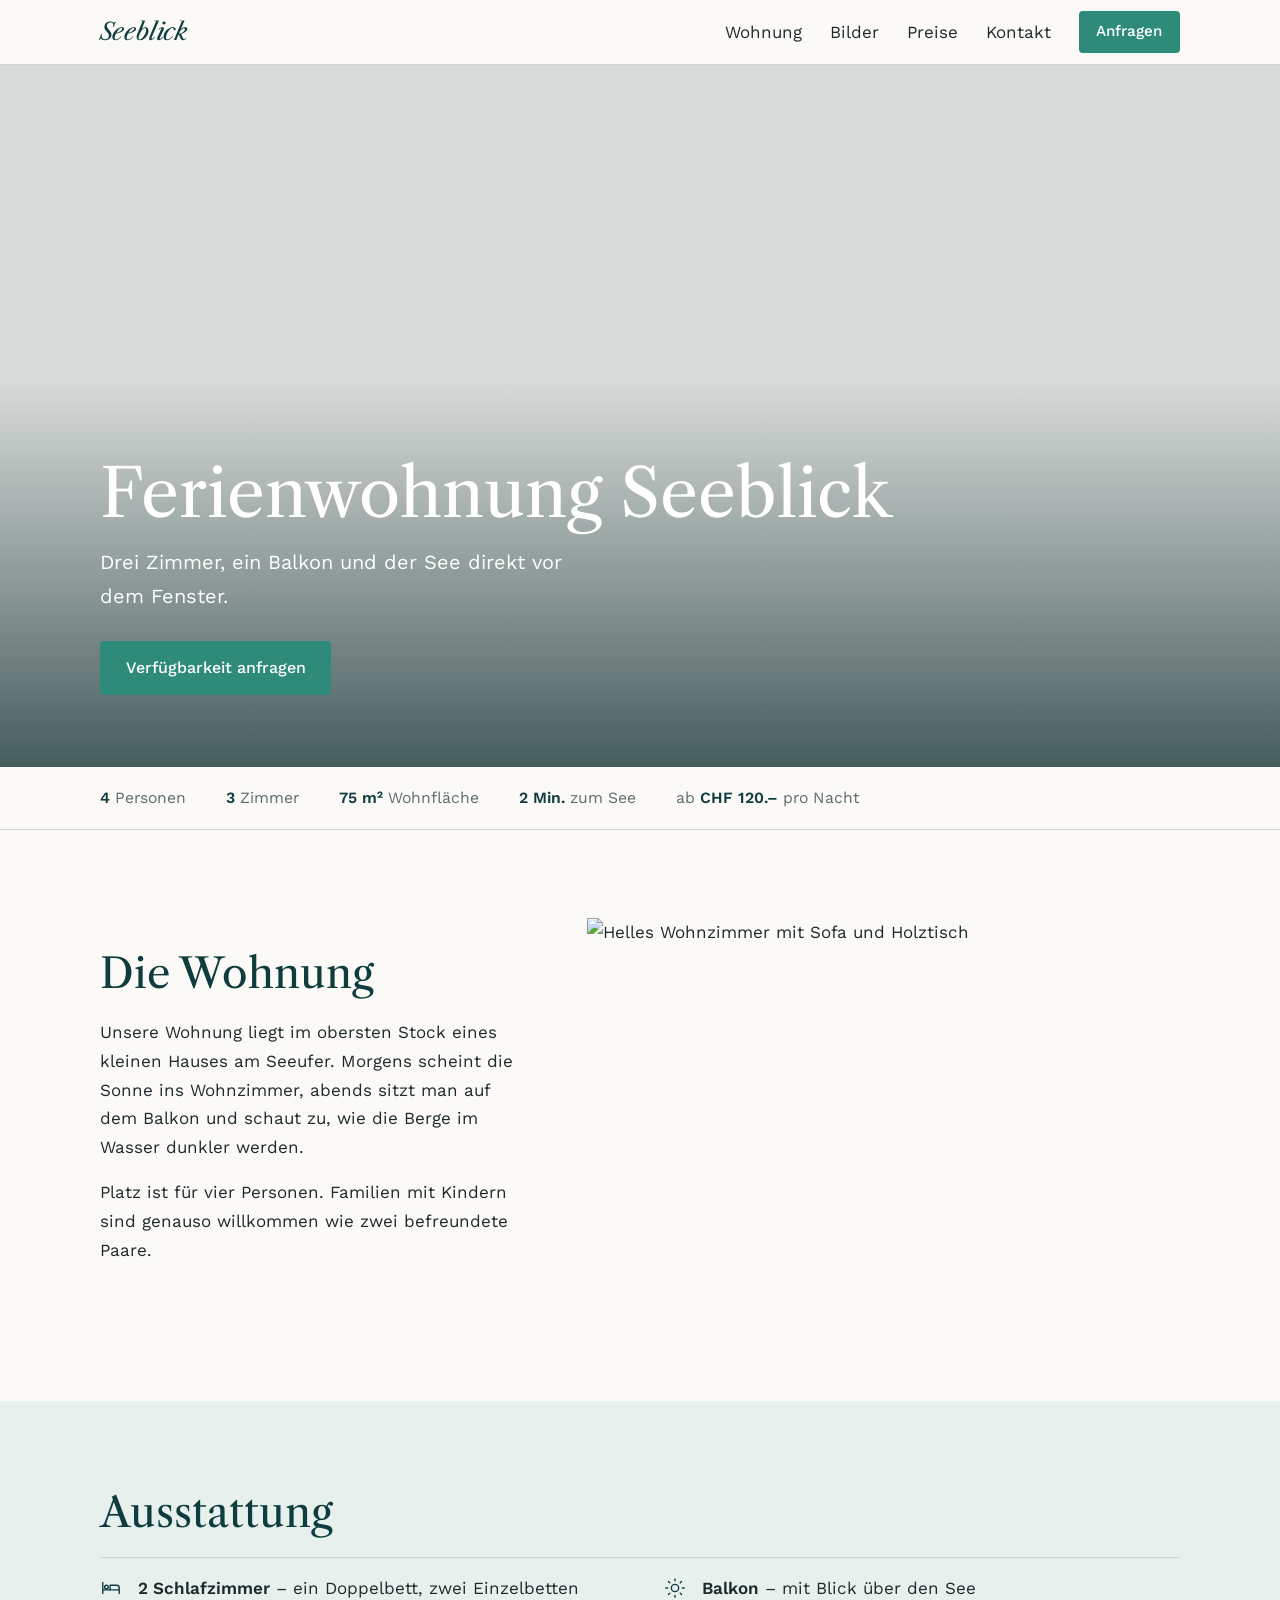
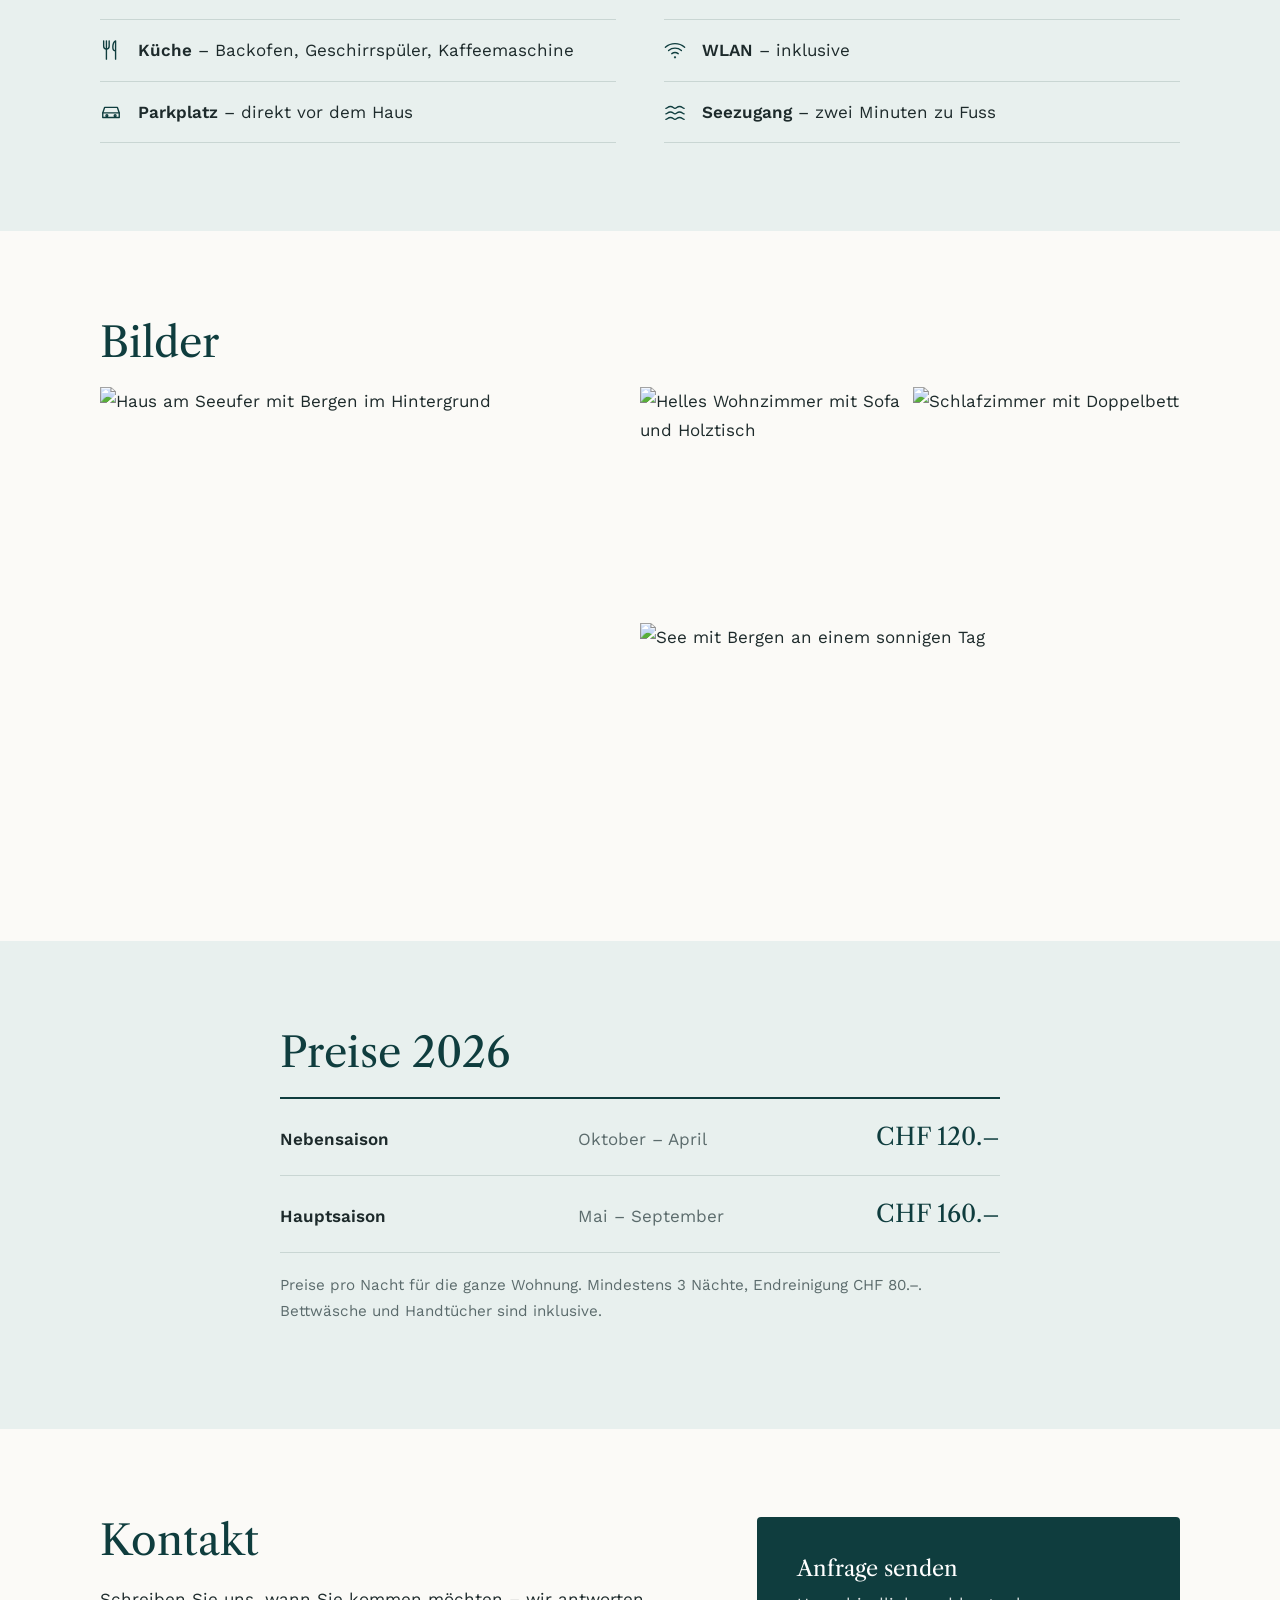
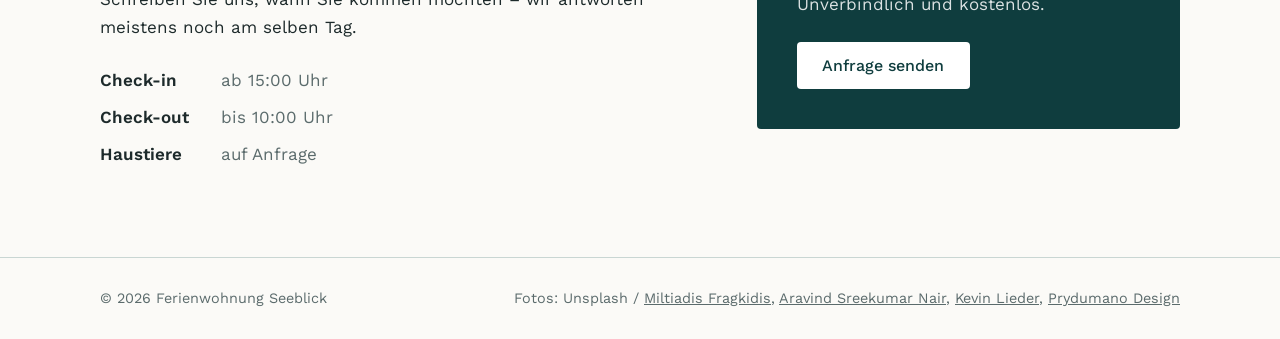
==== commit a437247b: "Schlichteres Design: neue Schriften, Listen statt Karten, persönlichere Texte" ====
--- a/index.html
+++ b/index.html
@@ -4,14 +4,14 @@
   <meta charset="UTF-8">
   <meta name="viewport" content="width=device-width, initial-scale=1.0">
   <title>Ferienwohnung Seeblick</title>
-  <!-- Schriften von Google Fonts: Playfair Display (Titel) und Inter (Text) -->
+  <!-- Schriften von Google Fonts: Libre Caslon Text (Titel) und Work Sans (Text) -->
   <link rel="preconnect" href="https://fonts.googleapis.com">
   <link rel="preconnect" href="https://fonts.gstatic.com" crossorigin>
-  <link href="https://fonts.googleapis.com/css2?family=Inter:wght@400;500;600&family=Playfair+Display:wght@600;700&display=swap" rel="stylesheet">
+  <link href="https://fonts.googleapis.com/css2?family=Libre+Caslon+Text:ital,wght@0,400;0,700;1,400&family=Work+Sans:wght@400;500;600&display=swap" rel="stylesheet">
   <link rel="stylesheet" href="styles.css">
 </head>
 <body>
-  <!-- ===== Kopfzeile: Logo | Navigation | Button ===== -->
+  <!-- ===== Kopfzeile ===== -->
   <header class="kopfzeile">
     <div class="container kopfzeile-inhalt">
       <a href="#" class="logo">Seeblick</a>
@@ -31,69 +31,67 @@
     </div>
   </header>
 
-  <!-- ===== Hero: grosses Foto, eine Hauptaktion ===== -->
+  <!-- ===== Hero ===== -->
   <section class="hero">
     <div class="container hero-inhalt">
-      <p class="hero-ort">Ferienwohnung am See</p>
-      <h1>Aufwachen mit Blick auf den See</h1>
-      <p class="hero-text">Helle 3-Zimmer-Wohnung mit Balkon, nur zwei Minuten vom Ufer entfernt.</p>
+      <h1>Ferienwohnung Seeblick</h1>
+      <p class="hero-text">Drei Zimmer, ein Balkon und der See direkt vor dem Fenster.</p>
       <a href="#kontakt" class="button">Verfügbarkeit anfragen</a>
     </div>
   </section>
 
-  <!-- ===== Fakten auf einen Blick ===== -->
-  <div class="container">
-    <ul class="fakten">
-      <li><strong>4</strong><span>Personen</span></li>
-      <li><strong>3</strong><span>Zimmer</span></li>
-      <li><strong>75 m²</strong><span>Wohnfläche</span></li>
-      <li><strong>2 Min.</strong><span>zum See</span></li>
+  <!-- ===== Eckdaten: eine schlichte Zeile unter dem Foto ===== -->
+  <div class="eckdaten">
+    <ul class="container">
+      <li><strong>4</strong> Personen</li>
+      <li><strong>3</strong> Zimmer</li>
+      <li><strong>75 m²</strong> Wohnfläche</li>
+      <li><strong>2 Min.</strong> zum See</li>
+      <li>ab <strong>CHF 120.–</strong> pro Nacht</li>
     </ul>
   </div>
 
   <main>
-    <!-- ===== Die Wohnung: Text links, Bild rechts (auf dem Handy untereinander) ===== -->
+    <!-- ===== Die Wohnung: schmaler Text, grösseres Bild ===== -->
     <section id="wohnung" class="abschnitt">
-      <div class="container zwei-spalten">
-        <div>
-          <p class="untertitel">Die Wohnung</p>
-          <h2>Ruhe, Licht und Seeblick</h2>
-          <p>Die Wohnung liegt im obersten Stock eines kleinen Hauses direkt am See. Grosse Fenster und der Balkon lassen viel Licht herein – vom Wohnzimmer aus sehen Sie auf das Wasser und die Berge.</p>
-          <p>Ideal für Familien oder zwei Paare, die Erholung in der Natur suchen.</p>
+      <div class="container wohnung">
+        <div class="wohnung-text">
+          <h2>Die Wohnung</h2>
+          <p>Unsere Wohnung liegt im obersten Stock eines kleinen Hauses am Seeufer. Morgens scheint die Sonne ins Wohnzimmer, abends sitzt man auf dem Balkon und schaut zu, wie die Berge im Wasser dunkler werden.</p>
+          <p>Platz ist für vier Personen. Familien mit Kindern sind genauso willkommen wie zwei befreundete Paare.</p>
         </div>
-        <img class="rund-bild" src="https://images.unsplash.com/photo-1783110688453-4bf5d4c87a61?w=900&auto=format&fit=crop&q=75" alt="Helles Wohnzimmer mit Sofa und Holztisch" loading="lazy">
+        <img src="https://images.unsplash.com/photo-1783110688453-4bf5d4c87a61?w=1000&auto=format&fit=crop&q=75" alt="Helles Wohnzimmer mit Sofa und Holztisch" loading="lazy">
       </div>
     </section>
 
-    <!-- ===== Ausstattung: 3 / 2 / 1 Spalten je nach Bildschirm ===== -->
+    <!-- ===== Ausstattung: einfache Liste mit Trennlinien ===== -->
     <section class="abschnitt abschnitt-flaeche">
       <div class="container">
-        <p class="untertitel">Ausstattung</p>
-        <h2>Alles, was Sie brauchen</h2>
+        <h2>Ausstattung</h2>
         <ul class="ausstattung">
           <li>
             <svg viewBox="0 0 24 24" aria-hidden="true"><path d="M3 18V6"/><path d="M3 14h18v4"/><path d="M21 14v-2a3 3 0 0 0-3-3h-7v5"/><circle cx="7" cy="11" r="2"/></svg>
-            <h3>2 Schlafzimmer</h3><p>Ein Doppelbett und zwei Einzelbetten</p>
+            <div><strong>2 Schlafzimmer</strong> – ein Doppelbett, zwei Einzelbetten</div>
           </li>
           <li>
             <svg viewBox="0 0 24 24" aria-hidden="true"><circle cx="12" cy="12" r="4"/><path d="M12 2v2M12 20v2M4.9 4.9l1.4 1.4M17.7 17.7l1.4 1.4M2 12h2M20 12h2M4.9 19.1l1.4-1.4M17.7 6.3l1.4-1.4"/></svg>
-            <h3>Balkon</h3><p>Mit freier Sicht auf den See</p>
+            <div><strong>Balkon</strong> – mit Blick über den See</div>
           </li>
           <li>
             <svg viewBox="0 0 24 24" aria-hidden="true"><path d="M7 2v20"/><path d="M4 2v6a3 3 0 0 0 6 0V2"/><path d="M17 22V2c-2 1-3 4-3 7s1 4 3 4"/></svg>
-            <h3>Küche</h3><p>Voll ausgestattet mit Geschirrspüler</p>
+            <div><strong>Küche</strong> – Backofen, Geschirrspüler, Kaffeemaschine</div>
           </li>
           <li>
             <svg viewBox="0 0 24 24" aria-hidden="true"><path d="M5 12.5a11 11 0 0 1 14 0"/><path d="M1.5 9a16 16 0 0 1 21 0"/><path d="M8.5 16a6 6 0 0 1 7 0"/><circle cx="12" cy="20" r="0.5"/></svg>
-            <h3>WLAN</h3><p>Schnelles Internet inklusive</p>
+            <div><strong>WLAN</strong> – inklusive</div>
           </li>
           <li>
             <svg viewBox="0 0 24 24" aria-hidden="true"><path d="M3 13l2-6h14l2 6v5H3z"/><path d="M3 13h18"/><circle cx="7.5" cy="16" r="1"/><circle cx="16.5" cy="16" r="1"/></svg>
-            <h3>Parkplatz</h3><p>Direkt vor dem Haus</p>
+            <div><strong>Parkplatz</strong> – direkt vor dem Haus</div>
           </li>
           <li>
             <svg viewBox="0 0 24 24" aria-hidden="true"><path d="M2 8c2 0 2-2 5-2s3 2 5 2 2-2 5-2 3 2 5 2"/><path d="M2 14c2 0 2-2 5-2s3 2 5 2 2-2 5-2 3 2 5 2"/><path d="M2 20c2 0 2-2 5-2s3 2 5 2 2-2 5-2 3 2 5 2"/></svg>
-            <h3>Seezugang</h3><p>Nur 2 Minuten zu Fuss</p>
+            <div><strong>Seezugang</strong> – zwei Minuten zu Fuss</div>
           </li>
         </ul>
       </div>
@@ -102,65 +100,55 @@
     <!-- ===== Galerie: Raster auf dem Laptop, Wischen auf dem Handy ===== -->
     <section id="galerie" class="abschnitt">
       <div class="container">
-        <p class="untertitel">Bilder</p>
-        <h2>Ein erster Eindruck</h2>
+        <h2>Bilder</h2>
         <div class="galerie">
           <img src="https://images.unsplash.com/photo-1693647427853-c6ae52add38a?w=1000&auto=format&fit=crop&q=75" alt="Haus am Seeufer mit Bergen im Hintergrund" loading="lazy">
           <img src="https://images.unsplash.com/photo-1783110688453-4bf5d4c87a61?w=700&auto=format&fit=crop&q=75" alt="Helles Wohnzimmer mit Sofa und Holztisch" loading="lazy">
           <img src="https://images.unsplash.com/photo-1724582586413-6b69e1c94a17?w=700&auto=format&fit=crop&q=75" alt="Schlafzimmer mit Doppelbett" loading="lazy">
           <img src="https://images.unsplash.com/photo-1750845371689-cefc272f0944?w=700&auto=format&fit=crop&q=75" alt="See mit Bergen an einem sonnigen Tag" loading="lazy">
         </div>
-        <p class="hinweis galerie-hinweis">Zum Durchblättern seitlich wischen</p>
+        <p class="hinweis galerie-hinweis">Seitlich wischen für mehr Bilder</p>
       </div>
     </section>
 
-    <!-- ===== Preise: zwei Karten nebeneinander ===== -->
+    <!-- ===== Preise: ruhige Liste mit Linien ===== -->
     <section id="preise" class="abschnitt abschnitt-flaeche">
-      <div class="container">
-        <p class="untertitel">Preise</p>
-        <h2>Transparent und fair</h2>
-        <div class="preise">
-          <div class="preis-karte">
-            <h3>Nebensaison</h3>
-            <p class="zeitraum">Oktober – April</p>
-            <p class="preis">CHF 120.–<span> / Nacht</span></p>
-          </div>
-          <div class="preis-karte preis-karte-hervorgehoben">
-            <h3>Hauptsaison</h3>
-            <p class="zeitraum">Mai – September</p>
-            <p class="preis">CHF 160.–<span> / Nacht</span></p>
-          </div>
-        </div>
-        <p class="hinweis">Mindestaufenthalt 3 Nächte · Endreinigung CHF 80.– · Bettwäsche und Handtücher inklusive</p>
+      <div class="container schmal">
+        <h2>Preise 2026</h2>
+        <ul class="preisliste">
+          <li><span class="saison">Nebensaison</span><span class="zeitraum">Oktober – April</span><span class="preis">CHF 120.–</span></li>
+          <li><span class="saison">Hauptsaison</span><span class="zeitraum">Mai – September</span><span class="preis">CHF 160.–</span></li>
+        </ul>
+        <p class="hinweis">Preise pro Nacht für die ganze Wohnung. Mindestens 3 Nächte, Endreinigung CHF 80.–. Bettwäsche und Handtücher sind inklusive.</p>
       </div>
     </section>
 
-    <!-- ===== Kontakt: Infos links, Anfrage rechts ===== -->
+    <!-- ===== Kontakt ===== -->
     <section id="kontakt" class="abschnitt">
-      <div class="container zwei-spalten kontakt">
+      <div class="container kontakt">
         <div>
-          <p class="untertitel">Kontakt</p>
-          <h2>Wir freuen uns auf Sie</h2>
+          <h2>Kontakt</h2>
+          <p>Schreiben Sie uns, wann Sie kommen möchten – wir antworten meistens noch am selben Tag.</p>
           <dl class="infos">
             <dt>Check-in</dt><dd>ab 15:00 Uhr</dd>
             <dt>Check-out</dt><dd>bis 10:00 Uhr</dd>
-            <dt>Antwortzeit</dt><dd>innert 24 Stunden</dd>
+            <dt>Haustiere</dt><dd>auf Anfrage</dd>
           </dl>
         </div>
         <div class="anfrage-box">
-          <h3>Unverbindlich anfragen</h3>
-          <p>Teilen Sie uns Ihre Wunschdaten mit – wir prüfen die Verfügbarkeit.</p>
-          <button id="anfrage-button" class="button">Anfrage senden</button>
+          <h3>Anfrage senden</h3>
+          <p>Unverbindlich und kostenlos.</p>
+          <button id="anfrage-button" class="button button-hell">Anfrage senden</button>
         </div>
       </div>
     </section>
   </main>
 
   <footer>
-    <div class="container">
+    <div class="container footer-inhalt">
       <p>&copy; <span id="jahr"></span> Ferienwohnung Seeblick</p>
       <p class="bildnachweis">
-        Fotos von Unsplash:
+        Fotos: Unsplash /
         <a href="https://unsplash.com/photos/mountains-and-a-lake-on-a-bright-sunny-day-idneka5RWlE">Miltiadis Fragkidis</a>,
         <a href="https://unsplash.com/photos/a-view-of-a-lake-with-a-house-in-the-background-XdYmX7QwtDA">Aravind Sreekumar Nair</a>,
         <a href="https://unsplash.com/photos/sunlit-living-room-with-cream-sofa-and-wooden-coffee-table-GAy2D33TngI">Kevin Lieder</a>,
--- a/styles.css
+++ b/styles.css
@@ -4,20 +4,19 @@
    ========================================================= */
 :root {
   --farbe-haupt: #0f3d3e;        /* dunkles Petrol */
-  --farbe-akzent: #2e8b7a;       /* Seegrün für Buttons */
+  --farbe-akzent: #2e8b7a;       /* Seegrün */
   --farbe-akzent-dunkel: #236c5f;
-  --farbe-flaeche: #e8f0ee;      /* helles Salbei für Abschnitte */
+  --farbe-flaeche: #e8f0ee;      /* helles Salbei */
   --farbe-hintergrund: #fbfaf7;  /* warmes Weiss */
   --farbe-text: #1d2a2b;
   --farbe-text-hell: #5b6b6c;
-  --farbe-linie: #d6e2df;
-
-  --schrift-titel: "Playfair Display", Georgia, serif;
-  --schrift-text: "Inter", "Segoe UI", Arial, sans-serif;
-
-  --radius: 14px;
-  --schatten: 0 8px 30px rgba(15, 61, 62, 0.10);
-  --abstand-abschnitt: clamp(3.5rem, 8vw, 6rem); /* wächst mit der Bildschirmbreite */
+  --farbe-linie: #c9d6d3;
+
+  --schrift-titel: "Libre Caslon Text", Georgia, serif;
+  --schrift-text: "Work Sans", "Segoe UI", Arial, sans-serif;
+
+  --radius: 4px;                 /* fast eckig */
+  --abstand-abschnitt: clamp(3rem, 7vw, 5.5rem);
 }
 
 /* =========================================================
@@ -34,8 +33,8 @@
 body {
   margin: 0;
   font-family: var(--schrift-text);
-  font-size: 1rem;
-  line-height: 1.65;
+  font-size: 1.0625rem;
+  line-height: 1.7;
   color: var(--farbe-text);
   background-color: var(--farbe-hintergrund);
 }
@@ -47,21 +46,20 @@
 
 h1, h2, h3 {
   font-family: var(--schrift-titel);
+  font-weight: 400;              /* Caslon wirkt in normaler Stärke edler */
   color: var(--farbe-haupt);
-  line-height: 1.2;
-  margin: 0 0 1rem;
-}
-
-/* clamp(min, ideal, max): Schrift wächst mit, aber nie zu klein oder zu gross */
-h1 { font-size: clamp(2.2rem, 6vw, 4rem); }
-h2 { font-size: clamp(1.7rem, 3.5vw, 2.5rem); }
-h3 { font-size: 1.2rem; }
+  line-height: 1.15;
+  margin: 0 0 1.25rem;
+}
+
+h1 { font-size: clamp(2.3rem, 6vw, 4.2rem); }
+h2 { font-size: clamp(1.8rem, 3.5vw, 2.6rem); }
+h3 { font-size: 1.35rem; }
 
 p {
   margin: 0 0 1rem;
 }
 
-/* Container: begrenzt die Breite auf dem Laptop, Rand auf dem Handy */
 .container {
   width: 100%;
   max-width: 1120px;
@@ -69,8 +67,13 @@
   padding: 0 1.25rem;
 }
 
-/* =========================================================
-   3. BUTTONS
+/* schmalerer Container, z. B. für die Preisliste */
+.schmal {
+  max-width: 760px;
+}
+
+/* =========================================================
+   3. BUTTONS – rechteckig, ohne Effekte
    ========================================================= */
 .button {
   display: inline-block;
@@ -78,23 +81,32 @@
   color: white;
   font-family: var(--schrift-text);
   font-size: 1rem;
-  font-weight: 600;
+  font-weight: 500;
   text-decoration: none;
   border: none;
-  border-radius: 999px;
-  padding: 0.9rem 2rem;
+  border-radius: var(--radius);
+  padding: 0.85rem 1.6rem;
   cursor: pointer;
-  transition: background-color 0.2s, transform 0.2s;
+  transition: background-color 0.2s;
 }
 
 .button:hover {
   background-color: var(--farbe-akzent-dunkel);
-  transform: translateY(-2px);
 }
 
 .button-klein {
-  padding: 0.55rem 1.3rem;
+  padding: 0.5rem 1.1rem;
   font-size: 0.95rem;
+}
+
+/* heller Button auf dunklem Hintergrund */
+.button-hell {
+  background-color: white;
+  color: var(--farbe-haupt);
+}
+
+.button-hell:hover {
+  background-color: var(--farbe-flaeche);
 }
 
 /* =========================================================
@@ -104,8 +116,7 @@
   position: sticky;
   top: 0;
   z-index: 100;
-  background-color: rgba(251, 250, 247, 0.95);
-  backdrop-filter: blur(8px); /* Inhalt dahinter leicht verschwommen */
+  background-color: var(--farbe-hintergrund);
   border-bottom: 1px solid var(--farbe-linie);
 }
 
@@ -113,13 +124,13 @@
   display: flex;
   align-items: center;
   justify-content: space-between;
-  height: 68px;
+  height: 64px;
 }
 
 .logo {
   font-family: var(--schrift-titel);
   font-size: 1.5rem;
-  font-weight: 700;
+  font-style: italic;            /* kursiv wie eine Unterschrift */
   color: var(--farbe-haupt);
   text-decoration: none;
 }
@@ -127,17 +138,17 @@
 .navigation {
   display: flex;
   align-items: center;
-  gap: 2rem;
+  gap: 1.75rem;
 }
 
 .navigation a:not(.button) {
   color: var(--farbe-text);
   text-decoration: none;
-  font-weight: 500;
 }
 
 .navigation a:not(.button):hover {
-  color: var(--farbe-akzent);
+  text-decoration: underline;
+  text-underline-offset: 4px;
 }
 
 /* Menü-Button (drei Striche) – auf dem Laptop versteckt */
@@ -162,77 +173,55 @@
    5. HERO
    ========================================================= */
 .hero {
-  min-height: 82vh;
+  min-height: 78vh;
   display: flex;
-  align-items: center;
+  align-items: flex-end;         /* Text unten links, wie bei einer Bildunterschrift */
   color: white;
   background-image:
-    linear-gradient(90deg, rgba(15, 61, 62, 0.85) 0%, rgba(15, 61, 62, 0.35) 60%, rgba(15, 61, 62, 0.1) 100%),
+    linear-gradient(0deg, rgba(10, 40, 41, 0.75) 0%, rgba(10, 40, 41, 0.15) 55%),
     url("https://images.unsplash.com/photo-1750845371689-cefc272f0944?w=1920&auto=format&fit=crop&q=75");
   background-size: cover;
   background-position: center;
 }
 
 .hero-inhalt {
-  padding-top: 4rem;
-  padding-bottom: 6rem;
+  padding-top: 6rem;
+  padding-bottom: clamp(2.5rem, 6vw, 4.5rem);
 }
 
 .hero h1 {
   color: white;
-  max-width: 14ch; /* höchstens ca. 14 Zeichen pro Zeile */
-}
-
-.hero-ort {
-  text-transform: uppercase;
-  letter-spacing: 0.15em;
-  font-size: 0.85rem;
-  font-weight: 600;
-  opacity: 0.9;
+  margin-bottom: 0.75rem;
 }
 
 .hero-text {
   font-size: clamp(1.05rem, 2vw, 1.25rem);
-  max-width: 34rem;
-  margin-bottom: 2rem;
-}
-
-/* =========================================================
-   6. FAKTEN-LEISTE
-   ========================================================= */
-.fakten {
+  max-width: 32rem;
+  margin-bottom: 1.75rem;
+}
+
+/* =========================================================
+   6. ECKDATEN – eine schlichte Zeile unter dem Foto
+   ========================================================= */
+.eckdaten {
+  border-bottom: 1px solid var(--farbe-linie);
+}
+
+.eckdaten ul {
   list-style: none;
-  margin: -3rem 0 0;
-  padding: 0;
-  position: relative;
-  display: grid;
-  grid-template-columns: repeat(4, 1fr);
-  background: white;
-  border-radius: var(--radius);
-  box-shadow: var(--schatten);
-}
-
-.fakten li {
+  margin: 0 auto;
   display: flex;
-  flex-direction: column;
-  align-items: center;
-  padding: 1.4rem 0.5rem;
-  border-right: 1px solid var(--farbe-linie);
-}
-
-.fakten li:last-child {
-  border-right: none;
-}
-
-.fakten strong {
-  font-family: var(--schrift-titel);
-  font-size: 1.6rem;
+  flex-wrap: wrap;               /* auf dem Handy in mehrere Zeilen */
+  gap: 0.5rem 2.5rem;
+  padding-top: 1.1rem;
+  padding-bottom: 1.1rem;
+  color: var(--farbe-text-hell);
+  font-size: 0.98rem;
+}
+
+.eckdaten strong {
   color: var(--farbe-haupt);
-}
-
-.fakten span {
-  font-size: 0.9rem;
-  color: var(--farbe-text-hell);
+  font-weight: 600;
 }
 
 /* =========================================================
@@ -240,139 +229,118 @@
    ========================================================= */
 .abschnitt {
   padding: var(--abstand-abschnitt) 0;
-  scroll-margin-top: 68px; /* Höhe der Kopfzeile */
-}
-
-/* Jeder zweite Abschnitt mit farbiger Fläche – so trennt man klar */
+  scroll-margin-top: 64px;       /* Höhe der Kopfzeile */
+}
+
 .abschnitt-flaeche {
   background-color: var(--farbe-flaeche);
-}
-
-.untertitel {
-  text-transform: uppercase;
-  letter-spacing: 0.15em;
-  font-size: 0.8rem;
-  font-weight: 600;
-  color: var(--farbe-akzent);
-  margin-bottom: 0.5rem;
 }
 
 .hinweis {
   color: var(--farbe-text-hell);
   font-size: 0.95rem;
-  margin-top: 1.5rem;
-}
-
-/* Zwei Spalten: Text und Bild nebeneinander */
-.zwei-spalten {
+  margin-top: 1.25rem;
+}
+
+/* Die Wohnung: schmale Textspalte, breites Bild (5 zu 7) */
+.wohnung {
   display: grid;
-  grid-template-columns: 1fr 1fr;
-  gap: clamp(2rem, 5vw, 4rem);
+  grid-template-columns: 5fr 7fr;
+  gap: clamp(2rem, 5vw, 4.5rem);
   align-items: center;
 }
 
-.rund-bild {
+.wohnung img {
   width: 100%;
-  aspect-ratio: 4 / 3; /* festes Seitenverhältnis */
+  aspect-ratio: 3 / 2;
   object-fit: cover;
-  border-radius: var(--radius);
-  box-shadow: var(--schatten);
-}
-
-/* =========================================================
-   8. AUSSTATTUNG
+}
+
+/* =========================================================
+   8. AUSSTATTUNG – Liste mit feinen Trennlinien
    ========================================================= */
 .ausstattung {
   list-style: none;
-  margin: 2rem 0 0;
+  margin: 0;
   padding: 0;
   display: grid;
-  grid-template-columns: repeat(3, 1fr);
-  gap: 1.25rem;
+  grid-template-columns: repeat(2, 1fr);
+  column-gap: 3rem;
+  border-top: 1px solid var(--farbe-linie);
 }
 
 .ausstattung li {
-  background: white;
-  border-radius: var(--radius);
-  padding: 1.5rem;
+  display: flex;
+  align-items: center;
+  gap: 1rem;
+  padding: 1rem 0;
+  border-bottom: 1px solid var(--farbe-linie);
 }
 
 .ausstattung svg {
-  width: 32px;
-  height: 32px;
-  margin-bottom: 0.75rem;
+  flex-shrink: 0;
+  width: 22px;
+  height: 22px;
   fill: none;
-  stroke: var(--farbe-akzent);
-  stroke-width: 1.6;
+  stroke: var(--farbe-haupt);
+  stroke-width: 1.5;
   stroke-linecap: round;
   stroke-linejoin: round;
 }
 
-.ausstattung h3 {
-  font-family: var(--schrift-text);
-  font-size: 1.05rem;
+.ausstattung strong {
   font-weight: 600;
-  margin-bottom: 0.25rem;
-}
-
-.ausstattung p {
-  margin: 0;
-  color: var(--farbe-text-hell);
 }
 
 /* =========================================================
    9. GALERIE
    ========================================================= */
 .galerie {
-  margin-top: 2rem;
   display: grid;
   grid-template-columns: 2fr 1fr 1fr;
-  grid-template-rows: 240px 240px;
-  gap: 1rem;
+  grid-template-rows: 230px 230px;
+  gap: 6px;                      /* schmale Fugen statt grosser Abstände */
 }
 
 .galerie img {
   width: 100%;
   height: 100%;
   object-fit: cover;
-  border-radius: var(--radius);
 }
 
 .galerie img:first-child {
-  grid-row: span 2; /* erstes Bild gross über zwei Zeilen */
+  grid-row: span 2;
 }
 
 .galerie img:last-child {
-  grid-column: span 2; /* letztes Bild breit über zwei Spalten */
+  grid-column: span 2;
 }
 
 .galerie-hinweis {
-  display: none; /* nur auf dem Handy sichtbar */
-}
-
-/* =========================================================
-   10. PREISE
-   ========================================================= */
-.preise {
-  margin-top: 2rem;
+  display: none;                 /* nur auf dem Handy sichtbar */
+}
+
+/* =========================================================
+   10. PREISE – Liste mit Linien
+   ========================================================= */
+.preisliste {
+  list-style: none;
+  margin: 0;
+  padding: 0;
+  border-top: 2px solid var(--farbe-haupt);
+}
+
+.preisliste li {
   display: grid;
-  grid-template-columns: repeat(2, 1fr);
-  gap: 1.25rem;
-}
-
-.preis-karte {
-  background: white;
-  border-radius: var(--radius);
-  padding: 2rem;
-  border: 2px solid transparent;
-}
-
-.preis-karte-hervorgehoben {
-  border-color: var(--farbe-akzent);
-}
-
-.preis-karte h3 {
-  margin-bottom: 0.25rem;
+  grid-template-columns: 1fr 1fr auto;
+  gap: 1rem;
+  align-items: baseline;
+  padding: 1.1rem 0;
+  border-bottom: 1px solid var(--farbe-linie);
+}
+
+.saison {
+  font-weight: 600;
 }
 
 .zeitraum {
@@ -381,31 +349,24 @@
 
 .preis {
   font-family: var(--schrift-titel);
-  font-size: 2.2rem;
-  font-weight: 700;
+  font-size: 1.5rem;
   color: var(--farbe-haupt);
-  margin: 0;
-}
-
-.preis span {
-  font-family: var(--schrift-text);
-  font-size: 1rem;
-  font-weight: 400;
-  color: var(--farbe-text-hell);
 }
 
 /* =========================================================
    11. KONTAKT
    ========================================================= */
 .kontakt {
+  display: grid;
+  grid-template-columns: 7fr 5fr;
+  gap: clamp(2rem, 5vw, 4.5rem);
   align-items: start;
 }
 
-/* Definitionsliste als zweispaltige Tabelle */
 .infos {
   display: grid;
   grid-template-columns: auto 1fr;
-  gap: 0.75rem 2rem;
+  gap: 0.5rem 2rem;
   margin: 1.5rem 0 0;
 }
 
@@ -422,12 +383,12 @@
   background-color: var(--farbe-haupt);
   color: white;
   border-radius: var(--radius);
-  padding: clamp(1.75rem, 4vw, 2.75rem);
+  padding: clamp(1.75rem, 4vw, 2.5rem);
 }
 
 .anfrage-box h3 {
   color: white;
-  font-size: 1.5rem;
+  margin-bottom: 0.5rem;
 }
 
 .anfrage-box p {
@@ -439,43 +400,34 @@
    12. FUSSZEILE
    ========================================================= */
 footer {
-  background-color: var(--farbe-haupt);
-  color: white;
-  text-align: center;
-  padding: 2rem 0;
+  border-top: 1px solid var(--farbe-linie);
+  padding: 1.75rem 0;
+  font-size: 0.9rem;
+  color: var(--farbe-text-hell);
+}
+
+.footer-inhalt {
+  display: flex;
+  flex-wrap: wrap;
+  justify-content: space-between;
+  gap: 0.5rem 2rem;
 }
 
 footer p {
-  margin: 0.3rem 0;
-}
-
-.bildnachweis {
-  font-size: 0.85rem;
-  opacity: 0.75;
-}
-
-.bildnachweis a {
-  color: white;
+  margin: 0;
+}
+
+footer a {
+  color: var(--farbe-text-hell);
 }
 
 /* =========================================================
    13. TABLET (bis 900 px Breite)
    ========================================================= */
 @media (max-width: 900px) {
-  .ausstattung {
-    grid-template-columns: repeat(2, 1fr);
-  }
-
-  .fakten {
-    grid-template-columns: repeat(2, 1fr);
-  }
-
-  .fakten li:nth-child(2) {
-    border-right: none;
-  }
-
-  .fakten li:nth-child(-n+2) {
-    border-bottom: 1px solid var(--farbe-linie);
+  .wohnung,
+  .kontakt {
+    grid-template-columns: 1fr;
   }
 }
 
@@ -483,6 +435,10 @@
    14. HANDY (bis 700 px Breite)
    ========================================================= */
 @media (max-width: 700px) {
+  body {
+    font-size: 1rem;
+  }
+
   /* Menü-Button zeigen, Navigation als aufklappbares Menü */
   .menue-button {
     display: block;
@@ -491,16 +447,15 @@
   .navigation {
     display: none;
     position: absolute;
-    top: 68px;
+    top: 64px;
     left: 0;
     right: 0;
     flex-direction: column;
     align-items: stretch;
     gap: 0;
-    padding: 0.5rem 1.25rem 1.25rem;
+    padding: 0.25rem 1.25rem 1.25rem;
     background-color: var(--farbe-hintergrund);
     border-bottom: 1px solid var(--farbe-linie);
-    box-shadow: var(--schatten);
   }
 
   .navigation a:not(.button) {
@@ -524,24 +479,42 @@
   .menue-button[aria-expanded="true"] span:nth-child(3) { transform: translateY(-7px) rotate(-45deg); }
 
   .hero {
-    min-height: 70vh;
+    min-height: 68vh;
     background-image:
-      linear-gradient(180deg, rgba(15, 61, 62, 0.35) 0%, rgba(15, 61, 62, 0.85) 100%),
+      linear-gradient(0deg, rgba(10, 40, 41, 0.8) 0%, rgba(10, 40, 41, 0.2) 60%),
       url("https://images.unsplash.com/photo-1750845371689-cefc272f0944?w=900&auto=format&fit=crop&q=75");
   }
 
-  .zwei-spalten,
-  .ausstattung,
-  .preise {
+  .eckdaten ul {
+    gap: 0.35rem 1.5rem;
+  }
+
+  .ausstattung {
     grid-template-columns: 1fr;
+  }
+
+  /* Preise: Zeitraum unter die Saison */
+  .preisliste li {
+    grid-template-columns: 1fr auto;
+    row-gap: 0;
+  }
+
+  .zeitraum {
+    grid-row: 2;
+    font-size: 0.95rem;
+  }
+
+  .preis {
+    grid-row: 1 / span 2;
+    grid-column: 2;
+    align-self: center;
   }
 
   /* Galerie: seitlich wischen statt Raster */
   .galerie {
     display: flex;
     overflow-x: auto;
-    scroll-snap-type: x mandatory; /* rastet bei jedem Bild ein */
-    gap: 0.75rem;
+    scroll-snap-type: x mandatory;
     margin-right: -1.25rem;
     padding-right: 1.25rem;
   }
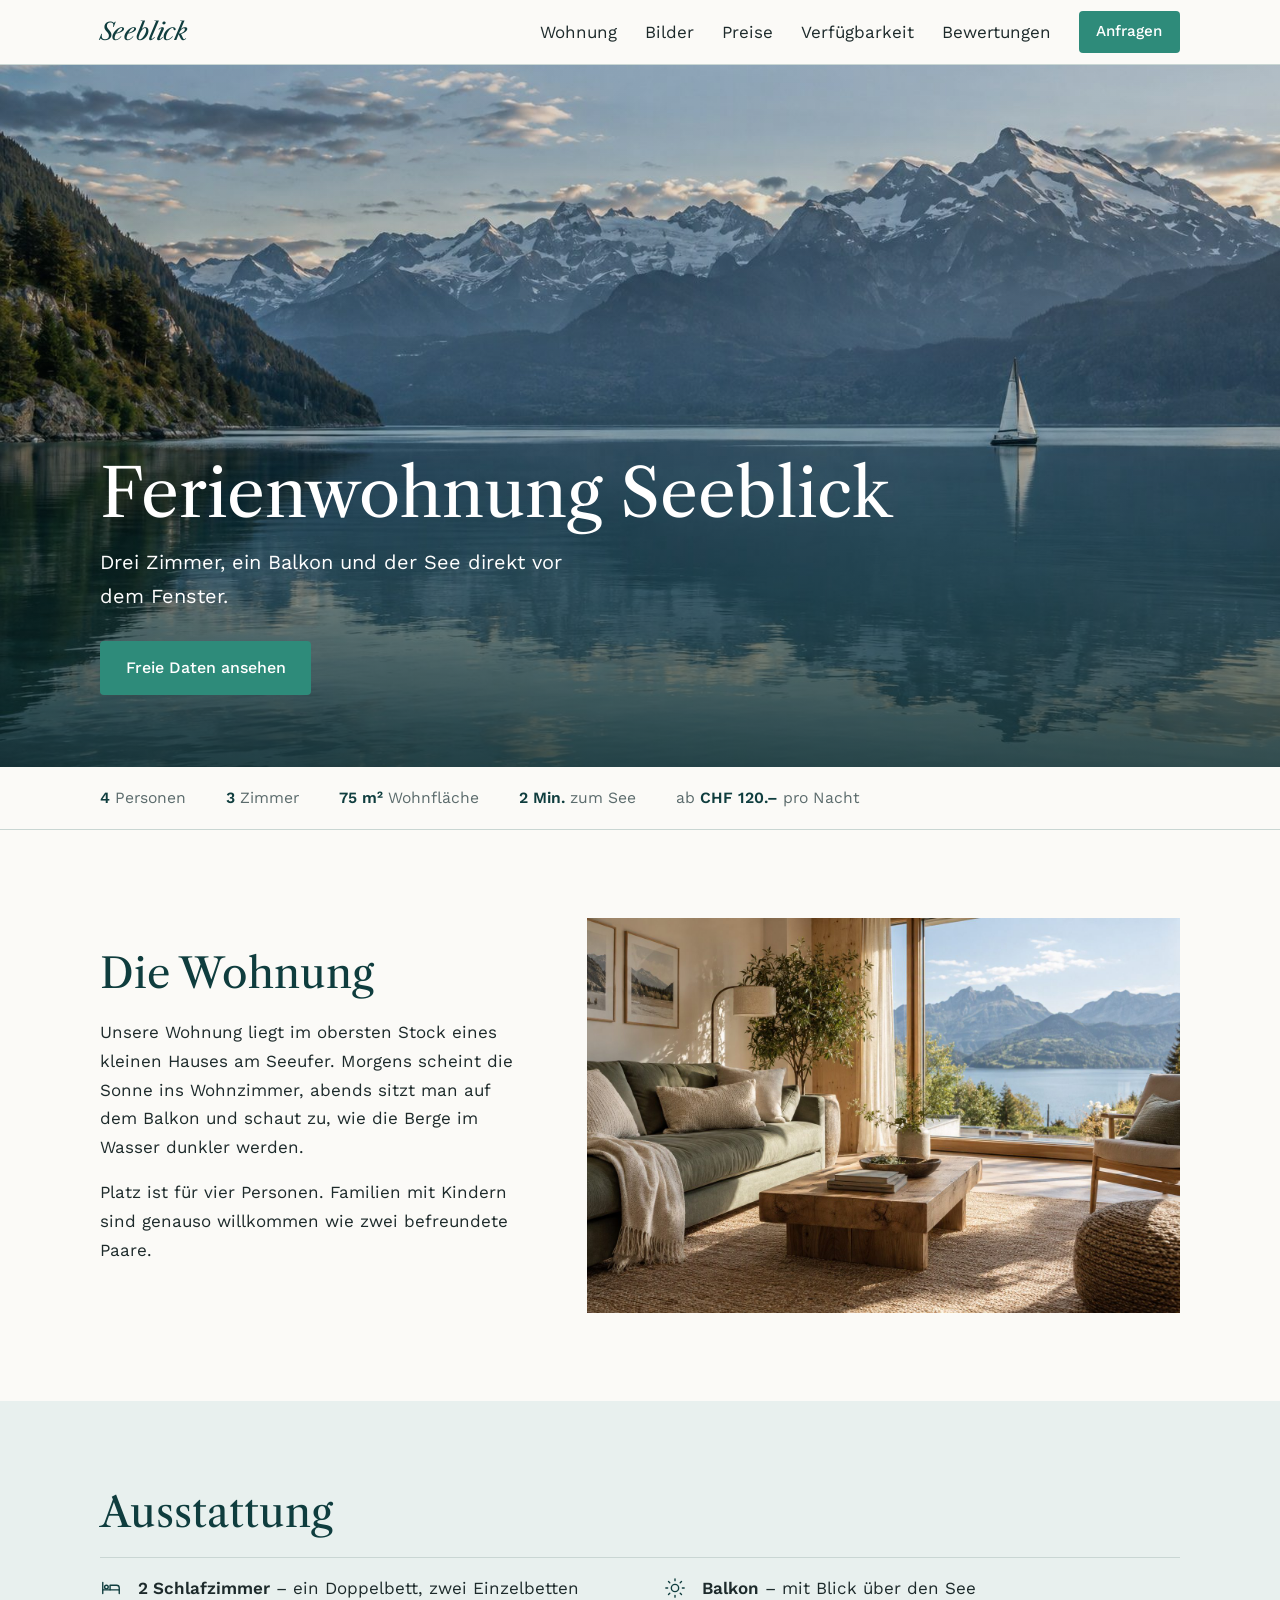
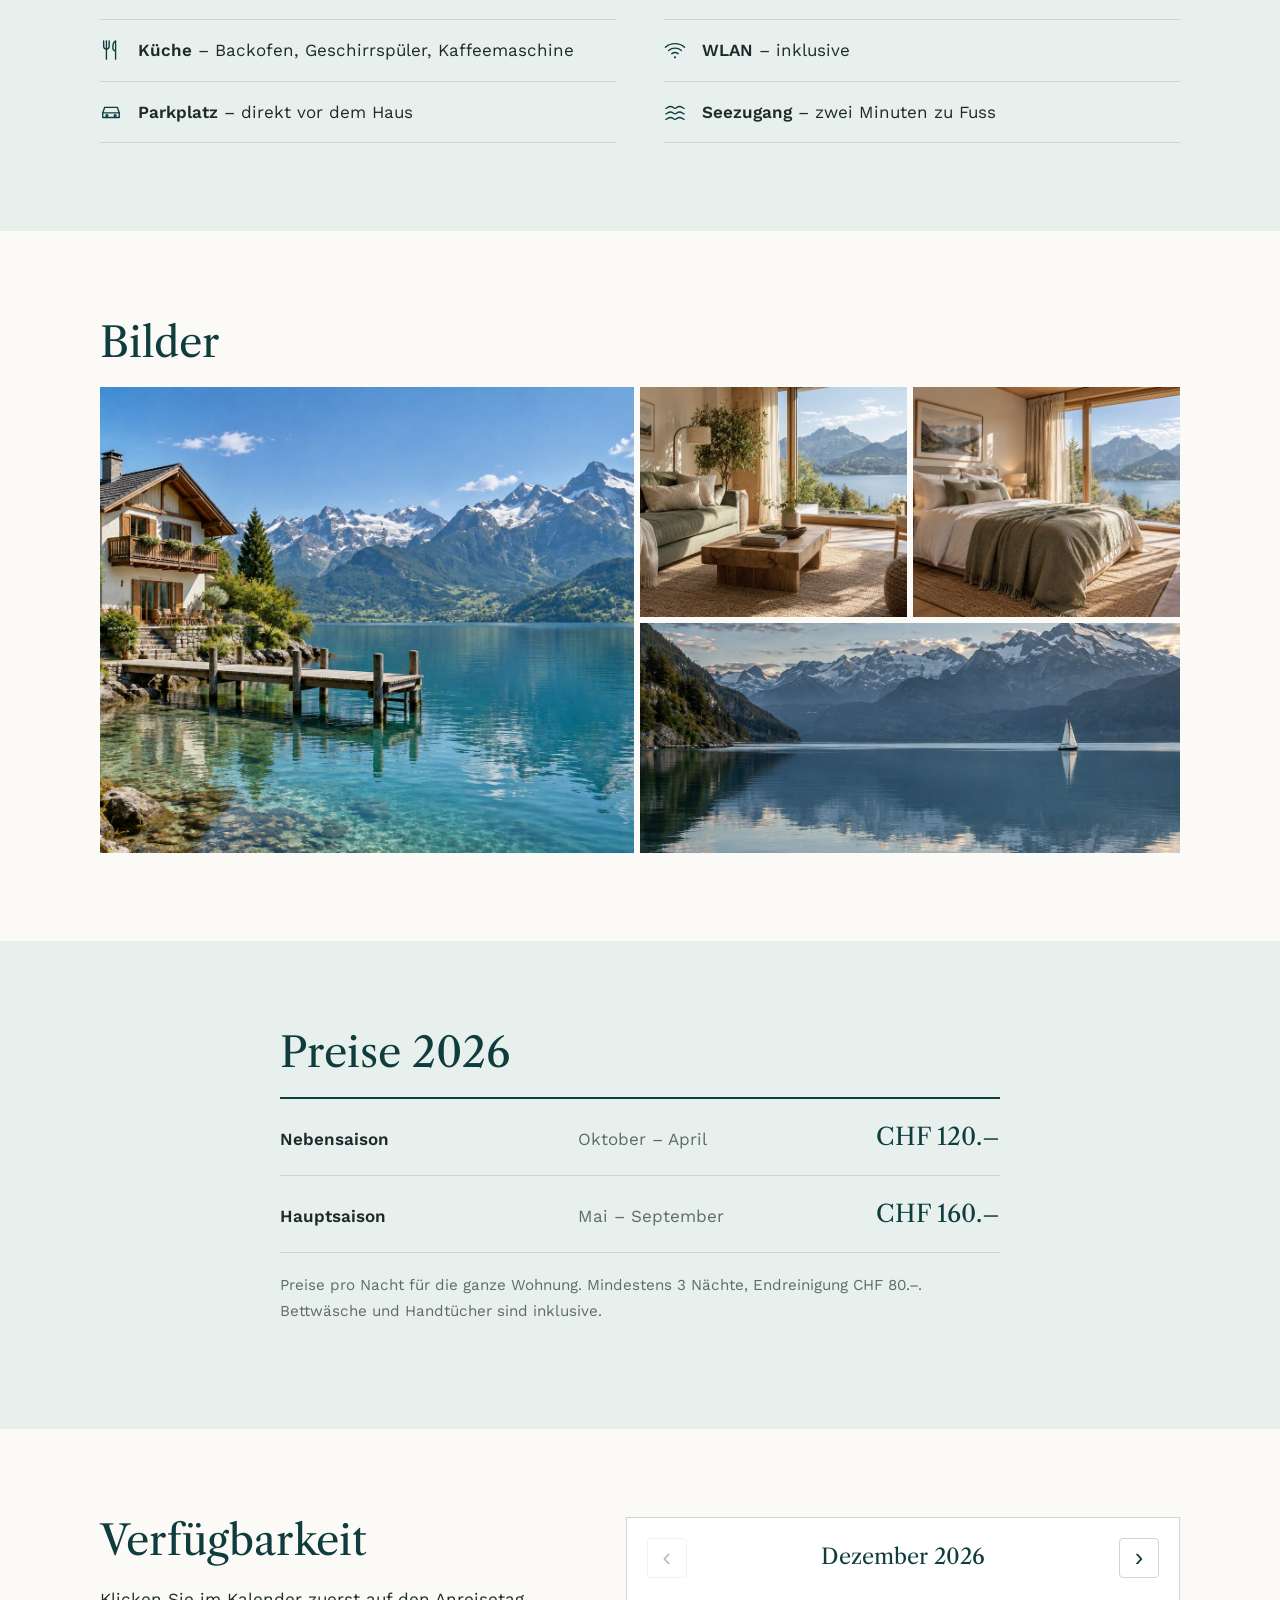
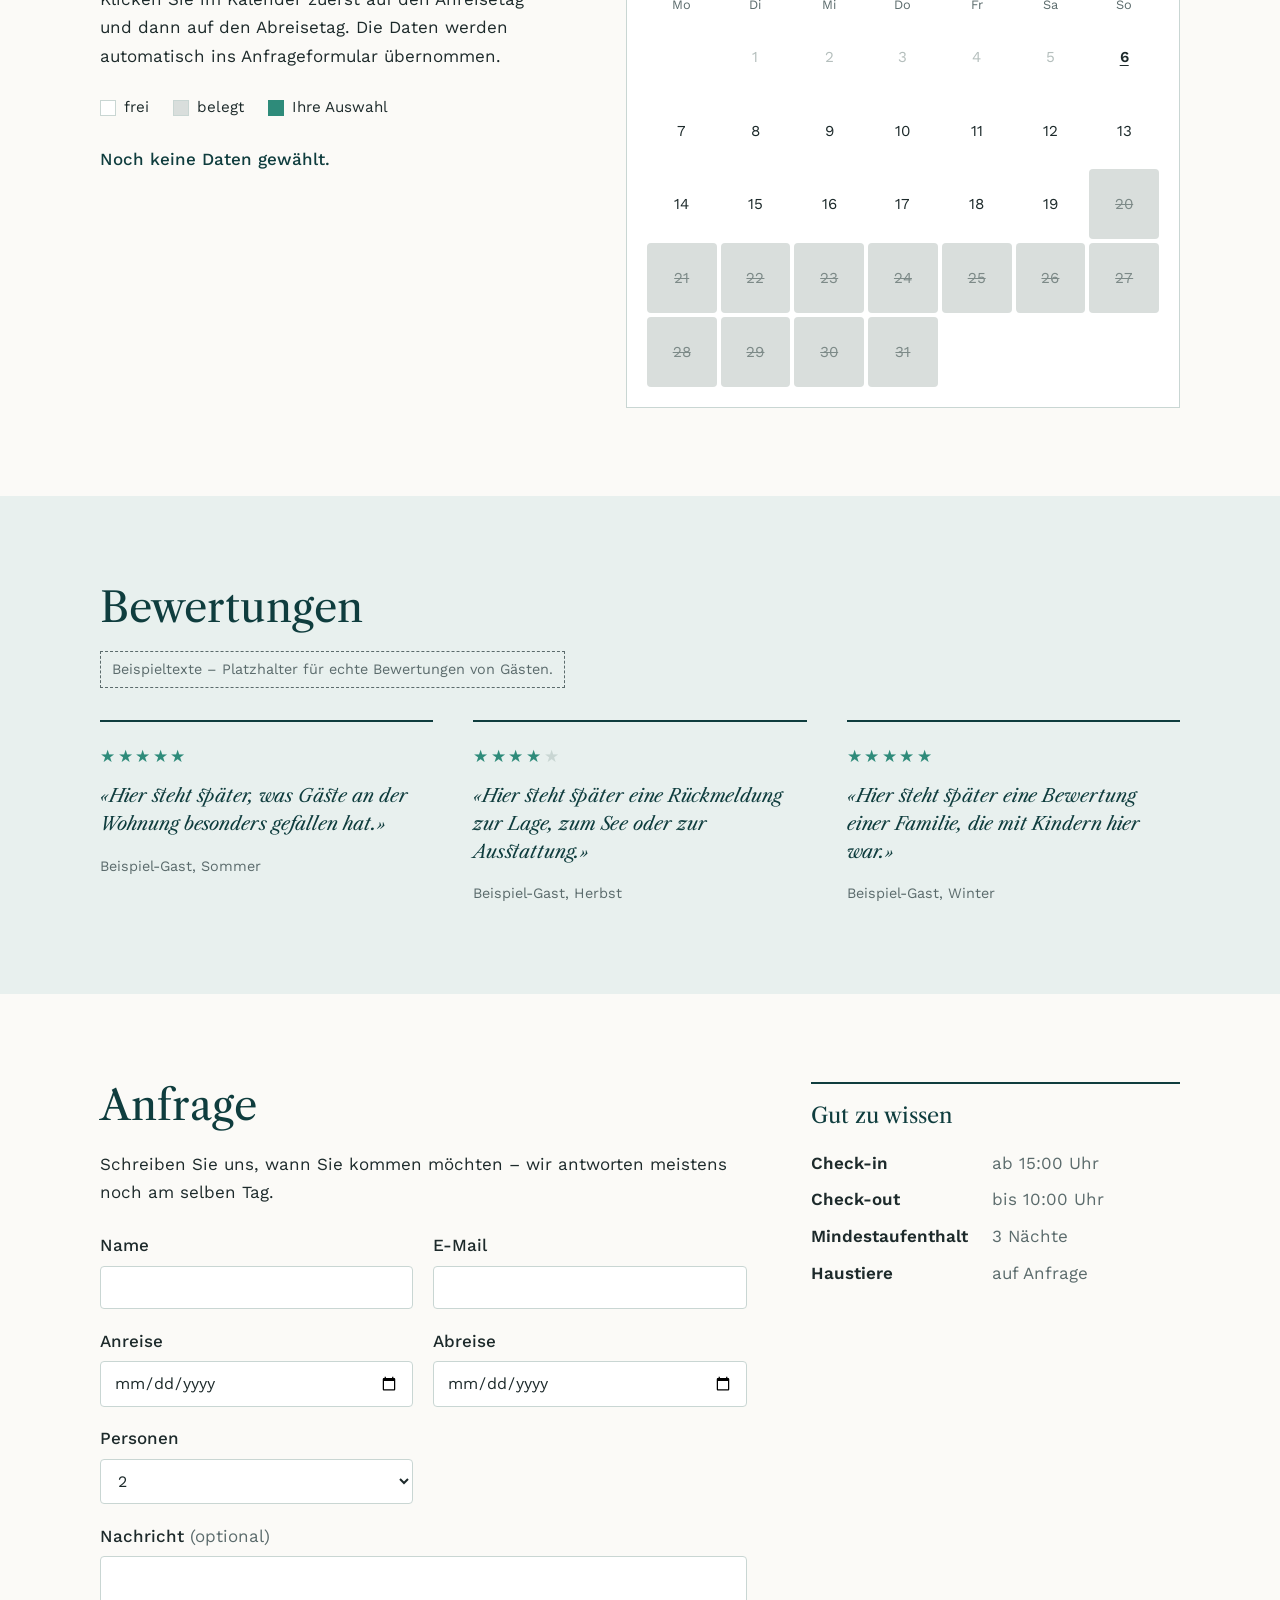
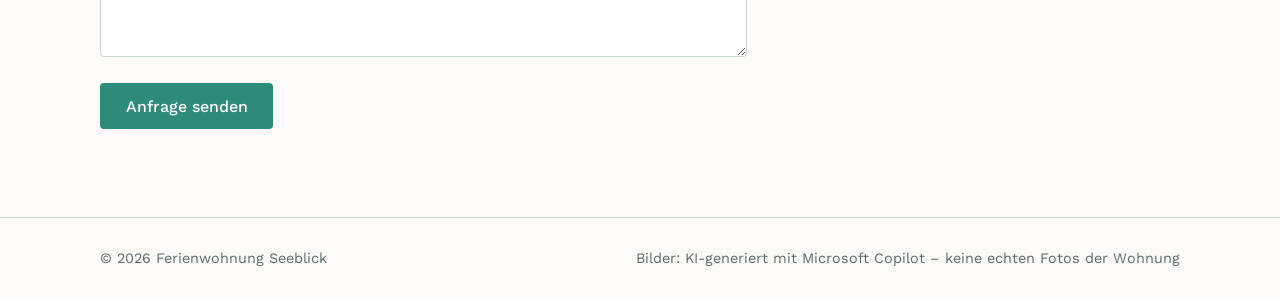
==== commit 8c8f492a: "Belegungskalender, Anfrageformular, Bewertungen und KI-generierte Bilder" ====
--- a/index.html
+++ b/index.html
@@ -25,7 +25,8 @@
         <a href="#wohnung">Wohnung</a>
         <a href="#galerie">Bilder</a>
         <a href="#preise">Preise</a>
-        <a href="#kontakt">Kontakt</a>
+        <a href="#verfuegbarkeit">Verfügbarkeit</a>
+        <a href="#bewertungen">Bewertungen</a>
         <a href="#kontakt" class="button button-klein">Anfragen</a>
       </nav>
     </div>
@@ -36,11 +37,11 @@
     <div class="container hero-inhalt">
       <h1>Ferienwohnung Seeblick</h1>
       <p class="hero-text">Drei Zimmer, ein Balkon und der See direkt vor dem Fenster.</p>
-      <a href="#kontakt" class="button">Verfügbarkeit anfragen</a>
+      <a href="#verfuegbarkeit" class="button">Freie Daten ansehen</a>
     </div>
   </section>
 
-  <!-- ===== Eckdaten: eine schlichte Zeile unter dem Foto ===== -->
+  <!-- ===== Eckdaten ===== -->
   <div class="eckdaten">
     <ul class="container">
       <li><strong>4</strong> Personen</li>
@@ -52,7 +53,7 @@
   </div>
 
   <main>
-    <!-- ===== Die Wohnung: schmaler Text, grösseres Bild ===== -->
+    <!-- ===== Die Wohnung ===== -->
     <section id="wohnung" class="abschnitt">
       <div class="container wohnung">
         <div class="wohnung-text">
@@ -60,11 +61,11 @@
           <p>Unsere Wohnung liegt im obersten Stock eines kleinen Hauses am Seeufer. Morgens scheint die Sonne ins Wohnzimmer, abends sitzt man auf dem Balkon und schaut zu, wie die Berge im Wasser dunkler werden.</p>
           <p>Platz ist für vier Personen. Familien mit Kindern sind genauso willkommen wie zwei befreundete Paare.</p>
         </div>
-        <img src="https://images.unsplash.com/photo-1783110688453-4bf5d4c87a61?w=1000&auto=format&fit=crop&q=75" alt="Helles Wohnzimmer mit Sofa und Holztisch" loading="lazy">
-      </div>
-    </section>
-
-    <!-- ===== Ausstattung: einfache Liste mit Trennlinien ===== -->
+        <img src="img/wohnzimmer.jpg" alt="Wohnzimmer mit grünem Sofa, Holztisch und grossem Fenster zum See" width="1536" height="1024">
+      </div>
+    </section>
+
+    <!-- ===== Ausstattung ===== -->
     <section class="abschnitt abschnitt-flaeche">
       <div class="container">
         <h2>Ausstattung</h2>
@@ -97,21 +98,21 @@
       </div>
     </section>
 
-    <!-- ===== Galerie: Raster auf dem Laptop, Wischen auf dem Handy ===== -->
+    <!-- ===== Galerie mit eigenen Illustrationen ===== -->
     <section id="galerie" class="abschnitt">
       <div class="container">
         <h2>Bilder</h2>
         <div class="galerie">
-          <img src="https://images.unsplash.com/photo-1693647427853-c6ae52add38a?w=1000&auto=format&fit=crop&q=75" alt="Haus am Seeufer mit Bergen im Hintergrund" loading="lazy">
-          <img src="https://images.unsplash.com/photo-1783110688453-4bf5d4c87a61?w=700&auto=format&fit=crop&q=75" alt="Helles Wohnzimmer mit Sofa und Holztisch" loading="lazy">
-          <img src="https://images.unsplash.com/photo-1724582586413-6b69e1c94a17?w=700&auto=format&fit=crop&q=75" alt="Schlafzimmer mit Doppelbett" loading="lazy">
-          <img src="https://images.unsplash.com/photo-1750845371689-cefc272f0944?w=700&auto=format&fit=crop&q=75" alt="See mit Bergen an einem sonnigen Tag" loading="lazy">
+          <img src="img/haus.jpg" alt="Haus am Seeufer mit Holzbalkon und Steg" width="1536" height="1024" loading="lazy">
+          <img src="img/wohnzimmer.jpg" alt="Wohnzimmer mit Blick auf See und Berge" width="1536" height="1024" loading="lazy">
+          <img src="img/schlafzimmer.jpg" alt="Schlafzimmer mit Doppelbett und grossem Fenster zum See" width="1536" height="1024" loading="lazy">
+          <img src="img/see.jpg" alt="Bergsee am Abend mit Segelboot" width="1536" height="1024" loading="lazy">
         </div>
         <p class="hinweis galerie-hinweis">Seitlich wischen für mehr Bilder</p>
       </div>
     </section>
 
-    <!-- ===== Preise: ruhige Liste mit Linien ===== -->
+    <!-- ===== Preise ===== -->
     <section id="preise" class="abschnitt abschnitt-flaeche">
       <div class="container schmal">
         <h2>Preise 2026</h2>
@@ -123,23 +124,128 @@
       </div>
     </section>
 
-    <!-- ===== Kontakt ===== -->
+    <!-- ===== Belegungskalender (wird von app.js gebaut) ===== -->
+    <section id="verfuegbarkeit" class="abschnitt">
+      <div class="container verfuegbarkeit">
+        <div>
+          <h2>Verfügbarkeit</h2>
+          <p>Klicken Sie im Kalender zuerst auf den Anreisetag und dann auf den Abreisetag. Die Daten werden automatisch ins Anfrageformular übernommen.</p>
+          <ul class="legende">
+            <li><span class="legende-farbe frei"></span> frei</li>
+            <li><span class="legende-farbe belegt"></span> belegt</li>
+            <li><span class="legende-farbe gewaehlt"></span> Ihre Auswahl</li>
+          </ul>
+          <p class="auswahl-text" id="auswahl-text">Noch keine Daten gewählt.</p>
+        </div>
+
+        <div class="kalender" id="kalender">
+          <div class="kalender-kopf">
+            <button type="button" class="kalender-pfeil" id="monat-zurueck" aria-label="Vorheriger Monat">&#8249;</button>
+            <h3 id="monat-titel">Monat</h3>
+            <button type="button" class="kalender-pfeil" id="monat-vor" aria-label="Nächster Monat">&#8250;</button>
+          </div>
+          <div class="kalender-wochentage">
+            <span>Mo</span><span>Di</span><span>Mi</span><span>Do</span><span>Fr</span><span>Sa</span><span>So</span>
+          </div>
+          <div class="kalender-tage" id="kalender-tage"></div>
+        </div>
+      </div>
+    </section>
+
+    <!-- ===== Gästebewertungen (Beispieltexte) ===== -->
+    <section id="bewertungen" class="abschnitt abschnitt-flaeche">
+      <div class="container">
+        <h2>Bewertungen</h2>
+        <p class="beispiel-hinweis">Beispieltexte – Platzhalter für echte Bewertungen von Gästen.</p>
+        <div class="bewertungen">
+          <figure class="bewertung">
+            <div class="sterne" aria-label="5 von 5 Sternen">★★★★★</div>
+            <blockquote>«Hier steht später, was Gäste an der Wohnung besonders gefallen hat.»</blockquote>
+            <figcaption>Beispiel-Gast, Sommer</figcaption>
+          </figure>
+          <figure class="bewertung">
+            <div class="sterne" aria-label="4 von 5 Sternen">★★★★<span class="stern-leer">★</span></div>
+            <blockquote>«Hier steht später eine Rückmeldung zur Lage, zum See oder zur Ausstattung.»</blockquote>
+            <figcaption>Beispiel-Gast, Herbst</figcaption>
+          </figure>
+          <figure class="bewertung">
+            <div class="sterne" aria-label="5 von 5 Sternen">★★★★★</div>
+            <blockquote>«Hier steht später eine Bewertung einer Familie, die mit Kindern hier war.»</blockquote>
+            <figcaption>Beispiel-Gast, Winter</figcaption>
+          </figure>
+        </div>
+      </div>
+    </section>
+
+    <!-- ===== Kontakt mit Formular ===== -->
     <section id="kontakt" class="abschnitt">
       <div class="container kontakt">
         <div>
-          <h2>Kontakt</h2>
+          <h2>Anfrage</h2>
           <p>Schreiben Sie uns, wann Sie kommen möchten – wir antworten meistens noch am selben Tag.</p>
+
+          <!-- novalidate: Wir prüfen die Eingaben selbst in app.js -->
+          <form id="anfrage-formular" class="formular" novalidate>
+            <div class="feld">
+              <label for="name">Name</label>
+              <input type="text" id="name" name="name" autocomplete="name">
+              <p class="fehler" id="fehler-name"></p>
+            </div>
+            <div class="feld">
+              <label for="email">E-Mail</label>
+              <input type="email" id="email" name="email" autocomplete="email">
+              <p class="fehler" id="fehler-email"></p>
+            </div>
+            <div class="feld">
+              <label for="anreise">Anreise</label>
+              <input type="date" id="anreise" name="anreise">
+              <p class="fehler" id="fehler-anreise"></p>
+            </div>
+            <div class="feld">
+              <label for="abreise">Abreise</label>
+              <input type="date" id="abreise" name="abreise">
+              <p class="fehler" id="fehler-abreise"></p>
+            </div>
+            <div class="feld">
+              <label for="personen">Personen</label>
+              <select id="personen" name="personen">
+                <option value="1">1</option>
+                <option value="2" selected>2</option>
+                <option value="3">3</option>
+                <option value="4">4</option>
+              </select>
+            </div>
+            <div class="feld feld-breit">
+              <label for="nachricht">Nachricht <span class="optional">(optional)</span></label>
+              <textarea id="nachricht" name="nachricht" rows="4"></textarea>
+            </div>
+
+            <!-- Preisberechnung wird von app.js gefüllt -->
+            <p class="preis-vorschau feld-breit" id="preis-vorschau"></p>
+
+            <div class="feld-breit">
+              <button type="submit" class="button">Anfrage senden</button>
+            </div>
+          </form>
+
+          <!-- Bestätigung: zuerst versteckt -->
+          <div class="bestaetigung" id="bestaetigung" hidden>
+            <h3>Vielen Dank!</h3>
+            <p id="bestaetigung-text"></p>
+            <p class="hinweis">Dies ist eine Demo-Webseite: Die Anfrage wurde nicht verschickt.</p>
+            <button type="button" class="button" id="neue-anfrage">Neue Anfrage</button>
+          </div>
+        </div>
+
+        <aside class="kontakt-infos">
+          <h3>Gut zu wissen</h3>
           <dl class="infos">
             <dt>Check-in</dt><dd>ab 15:00 Uhr</dd>
             <dt>Check-out</dt><dd>bis 10:00 Uhr</dd>
+            <dt>Mindestaufenthalt</dt><dd>3 Nächte</dd>
             <dt>Haustiere</dt><dd>auf Anfrage</dd>
           </dl>
-        </div>
-        <div class="anfrage-box">
-          <h3>Anfrage senden</h3>
-          <p>Unverbindlich und kostenlos.</p>
-          <button id="anfrage-button" class="button button-hell">Anfrage senden</button>
-        </div>
+        </aside>
       </div>
     </section>
   </main>
@@ -147,13 +253,7 @@
   <footer>
     <div class="container footer-inhalt">
       <p>&copy; <span id="jahr"></span> Ferienwohnung Seeblick</p>
-      <p class="bildnachweis">
-        Fotos: Unsplash /
-        <a href="https://unsplash.com/photos/mountains-and-a-lake-on-a-bright-sunny-day-idneka5RWlE">Miltiadis Fragkidis</a>,
-        <a href="https://unsplash.com/photos/a-view-of-a-lake-with-a-house-in-the-background-XdYmX7QwtDA">Aravind Sreekumar Nair</a>,
-        <a href="https://unsplash.com/photos/sunlit-living-room-with-cream-sofa-and-wooden-coffee-table-GAy2D33TngI">Kevin Lieder</a>,
-        <a href="https://unsplash.com/photos/a-bedroom-with-a-bed-and-a-table-in-it-qPHpk6G9nik">Prydumano Design</a>
-      </p>
+      <p>Bilder: KI-generiert mit Microsoft Copilot – keine echten Fotos der Wohnung</p>
     </div>
   </footer>
 
--- a/styles.css
+++ b/styles.css
@@ -41,7 +41,14 @@
 
 img {
   max-width: 100%;
+  height: auto; /* sonst gilt das height-Attribut aus dem HTML und das Bild wird verzerrt */
   display: block;
+}
+
+/* Elemente mit dem Attribut "hidden" immer verstecken,
+   auch wenn sie sonst display: grid oder flex haben */
+[hidden] {
+  display: none !important;
 }
 
 h1, h2, h3 {
@@ -178,8 +185,8 @@
   align-items: flex-end;         /* Text unten links, wie bei einer Bildunterschrift */
   color: white;
   background-image:
-    linear-gradient(0deg, rgba(10, 40, 41, 0.75) 0%, rgba(10, 40, 41, 0.15) 55%),
-    url("https://images.unsplash.com/photo-1750845371689-cefc272f0944?w=1920&auto=format&fit=crop&q=75");
+    linear-gradient(0deg, rgba(10, 40, 41, 0.75) 0%, rgba(10, 40, 41, 0.1) 55%),
+    url("img/see.jpg");
   background-size: cover;
   background-position: center;
 }
@@ -354,20 +361,283 @@
 }
 
 /* =========================================================
-   11. KONTAKT
-   ========================================================= */
-.kontakt {
-  display: grid;
-  grid-template-columns: 7fr 5fr;
+   11. BELEGUNGSKALENDER
+   ========================================================= */
+.verfuegbarkeit {
+  display: grid;
+  grid-template-columns: 5fr 6fr;
   gap: clamp(2rem, 5vw, 4.5rem);
   align-items: start;
 }
 
+.legende {
+  list-style: none;
+  padding: 0;
+  margin: 1.5rem 0;
+  display: flex;
+  flex-wrap: wrap;
+  gap: 0.5rem 1.5rem;
+  font-size: 0.95rem;
+}
+
+.legende li {
+  display: flex;
+  align-items: center;
+  gap: 0.5rem;
+}
+
+.legende-farbe {
+  width: 16px;
+  height: 16px;
+  border: 1px solid var(--farbe-linie);
+}
+
+.legende-farbe.frei     { background-color: white; }
+.legende-farbe.belegt   { background-color: #d9dedc; }
+.legende-farbe.gewaehlt { background-color: var(--farbe-akzent); border-color: var(--farbe-akzent); }
+
+.auswahl-text {
+  font-weight: 500;
+  color: var(--farbe-haupt);
+}
+
+.kalender {
+  border: 1px solid var(--farbe-linie);
+  background: white;
+  padding: 1.25rem;
+}
+
+.kalender-kopf {
+  display: flex;
+  align-items: center;
+  justify-content: space-between;
+  margin-bottom: 1rem;
+}
+
+.kalender-kopf h3 {
+  margin: 0;
+}
+
+.kalender-pfeil {
+  width: 40px;
+  height: 40px;
+  font-size: 1.6rem;
+  line-height: 1;
+  color: var(--farbe-haupt);
+  background: none;
+  border: 1px solid var(--farbe-linie);
+  border-radius: var(--radius);
+  cursor: pointer;
+}
+
+.kalender-pfeil:disabled {
+  opacity: 0.3;
+  cursor: default;
+}
+
+.kalender-wochentage,
+.kalender-tage {
+  display: grid;
+  grid-template-columns: repeat(7, 1fr); /* 7 Spalten = 7 Wochentage */
+  gap: 4px;
+}
+
+.kalender-wochentage span {
+  text-align: center;
+  font-size: 0.8rem;
+  color: var(--farbe-text-hell);
+  padding-bottom: 0.4rem;
+}
+
+.tag {
+  aspect-ratio: 1 / 1;           /* quadratische Felder */
+  font-family: var(--schrift-text);
+  font-size: 0.95rem;
+  color: var(--farbe-text);
+  background: white;
+  border: 1px solid transparent;
+  border-radius: var(--radius);
+  cursor: pointer;
+}
+
+.tag:hover {
+  border-color: var(--farbe-akzent);
+}
+
+.tag.heute {
+  font-weight: 600;
+  text-decoration: underline;
+  text-underline-offset: 3px;
+}
+
+.tag.vergangen {
+  color: #b5bfbd;
+  cursor: default;
+}
+
+.tag.vergangen:hover {
+  border-color: transparent;
+}
+
+.tag.belegt {
+  background-color: #d9dedc;
+  color: #7d8a88;
+  text-decoration: line-through;
+}
+
+.tag.im-zeitraum {
+  background-color: var(--farbe-flaeche);
+}
+
+.tag.gewaehlt {
+  background-color: var(--farbe-akzent);
+  color: white;
+}
+
+/* =========================================================
+   12. BEWERTUNGEN
+   ========================================================= */
+.beispiel-hinweis {
+  display: inline-block;
+  font-size: 0.9rem;
+  color: var(--farbe-text-hell);
+  border: 1px dashed var(--farbe-text-hell);
+  padding: 0.3rem 0.7rem;
+  margin-bottom: 2rem;
+}
+
+.bewertungen {
+  display: grid;
+  grid-template-columns: repeat(3, 1fr);
+  gap: 2.5rem;
+}
+
+.bewertung {
+  margin: 0;
+  padding-top: 1.25rem;
+  border-top: 2px solid var(--farbe-haupt);
+}
+
+.sterne {
+  color: var(--farbe-akzent);
+  letter-spacing: 0.15em;
+  margin-bottom: 0.75rem;
+}
+
+.stern-leer {
+  color: var(--farbe-linie);
+}
+
+.bewertung blockquote {
+  margin: 0 0 1rem;
+  font-family: var(--schrift-titel);
+  font-style: italic;
+  font-size: 1.15rem;
+  line-height: 1.5;
+  color: var(--farbe-haupt);
+}
+
+.bewertung figcaption {
+  font-size: 0.9rem;
+  color: var(--farbe-text-hell);
+}
+
+/* =========================================================
+   13. KONTAKT UND FORMULAR
+   ========================================================= */
+.kontakt {
+  display: grid;
+  grid-template-columns: 7fr 4fr;
+  gap: clamp(2rem, 5vw, 4.5rem);
+  align-items: start;
+}
+
+.formular {
+  display: grid;
+  grid-template-columns: 1fr 1fr; /* zwei Felder nebeneinander */
+  gap: 1.1rem 1.25rem;
+  margin-top: 1.5rem;
+}
+
+.feld-breit {
+  grid-column: 1 / -1;           /* über die ganze Breite */
+}
+
+.feld label {
+  display: block;
+  font-weight: 500;
+  margin-bottom: 0.35rem;
+}
+
+.optional {
+  font-weight: 400;
+  color: var(--farbe-text-hell);
+}
+
+.feld input,
+.feld select,
+.feld textarea {
+  width: 100%;
+  font-family: var(--schrift-text);
+  font-size: 1rem;
+  color: var(--farbe-text);
+  background: white;
+  border: 1px solid var(--farbe-linie);
+  border-radius: var(--radius);
+  padding: 0.7rem 0.8rem;
+}
+
+.feld input:focus,
+.feld select:focus,
+.feld textarea:focus {
+  outline: 2px solid var(--farbe-akzent);
+  outline-offset: 1px;
+  border-color: var(--farbe-akzent);
+}
+
+/* rote Umrandung bei Fehlern (Klasse wird von app.js gesetzt) */
+.feld .ungueltig {
+  border-color: #b3261e;
+}
+
+.fehler {
+  color: #b3261e;
+  font-size: 0.875rem;
+  margin: 0.3rem 0 0;
+  min-height: 0;
+}
+
+.fehler:empty {
+  display: none;
+}
+
+.preis-vorschau {
+  margin: 0;
+  font-weight: 500;
+  color: var(--farbe-haupt);
+}
+
+.preis-vorschau:empty {
+  display: none;
+}
+
+.bestaetigung {
+  margin-top: 1.5rem;
+  padding: 1.75rem;
+  border-left: 4px solid var(--farbe-akzent);
+  background-color: var(--farbe-flaeche);
+}
+
+.kontakt-infos {
+  border-top: 2px solid var(--farbe-haupt);
+  padding-top: 1.25rem;
+}
+
 .infos {
   display: grid;
   grid-template-columns: auto 1fr;
-  gap: 0.5rem 2rem;
-  margin: 1.5rem 0 0;
+  gap: 0.5rem 1.5rem;
+  margin: 0;
 }
 
 .infos dt {
@@ -379,25 +649,8 @@
   color: var(--farbe-text-hell);
 }
 
-.anfrage-box {
-  background-color: var(--farbe-haupt);
-  color: white;
-  border-radius: var(--radius);
-  padding: clamp(1.75rem, 4vw, 2.5rem);
-}
-
-.anfrage-box h3 {
-  color: white;
-  margin-bottom: 0.5rem;
-}
-
-.anfrage-box p {
-  opacity: 0.85;
-  margin-bottom: 1.5rem;
-}
-
-/* =========================================================
-   12. FUSSZEILE
+/* =========================================================
+   14. FUSSZEILE
    ========================================================= */
 footer {
   border-top: 1px solid var(--farbe-linie);
@@ -422,17 +675,29 @@
 }
 
 /* =========================================================
-   13. TABLET (bis 900 px Breite)
+   15. TABLET (bis 900 px Breite)
    ========================================================= */
 @media (max-width: 900px) {
   .wohnung,
-  .kontakt {
+  .kontakt,
+  .verfuegbarkeit {
     grid-template-columns: 1fr;
   }
-}
-
-/* =========================================================
-   14. HANDY (bis 700 px Breite)
+
+  .bewertungen {
+    grid-template-columns: 1fr;
+    gap: 1.75rem;
+  }
+
+  /* Navigation mit 6 Einträgen wird auf dem Tablet zu eng */
+  .navigation {
+    gap: 1.1rem;
+    font-size: 0.95rem;
+  }
+}
+
+/* =========================================================
+   16. HANDY (bis 700 px Breite)
    ========================================================= */
 @media (max-width: 700px) {
   body {
@@ -481,8 +746,8 @@
   .hero {
     min-height: 68vh;
     background-image:
-      linear-gradient(0deg, rgba(10, 40, 41, 0.8) 0%, rgba(10, 40, 41, 0.2) 60%),
-      url("https://images.unsplash.com/photo-1750845371689-cefc272f0944?w=900&auto=format&fit=crop&q=75");
+      linear-gradient(0deg, rgba(10, 40, 41, 0.8) 0%, rgba(10, 40, 41, 0.15) 60%),
+      url("img/see.jpg");
   }
 
   .eckdaten ul {
@@ -528,4 +793,13 @@
   .galerie-hinweis {
     display: block;
   }
-}
+
+  /* Formular: alle Felder untereinander */
+  .formular {
+    grid-template-columns: 1fr;
+  }
+
+  .kalender {
+    padding: 0.9rem;
+  }
+}
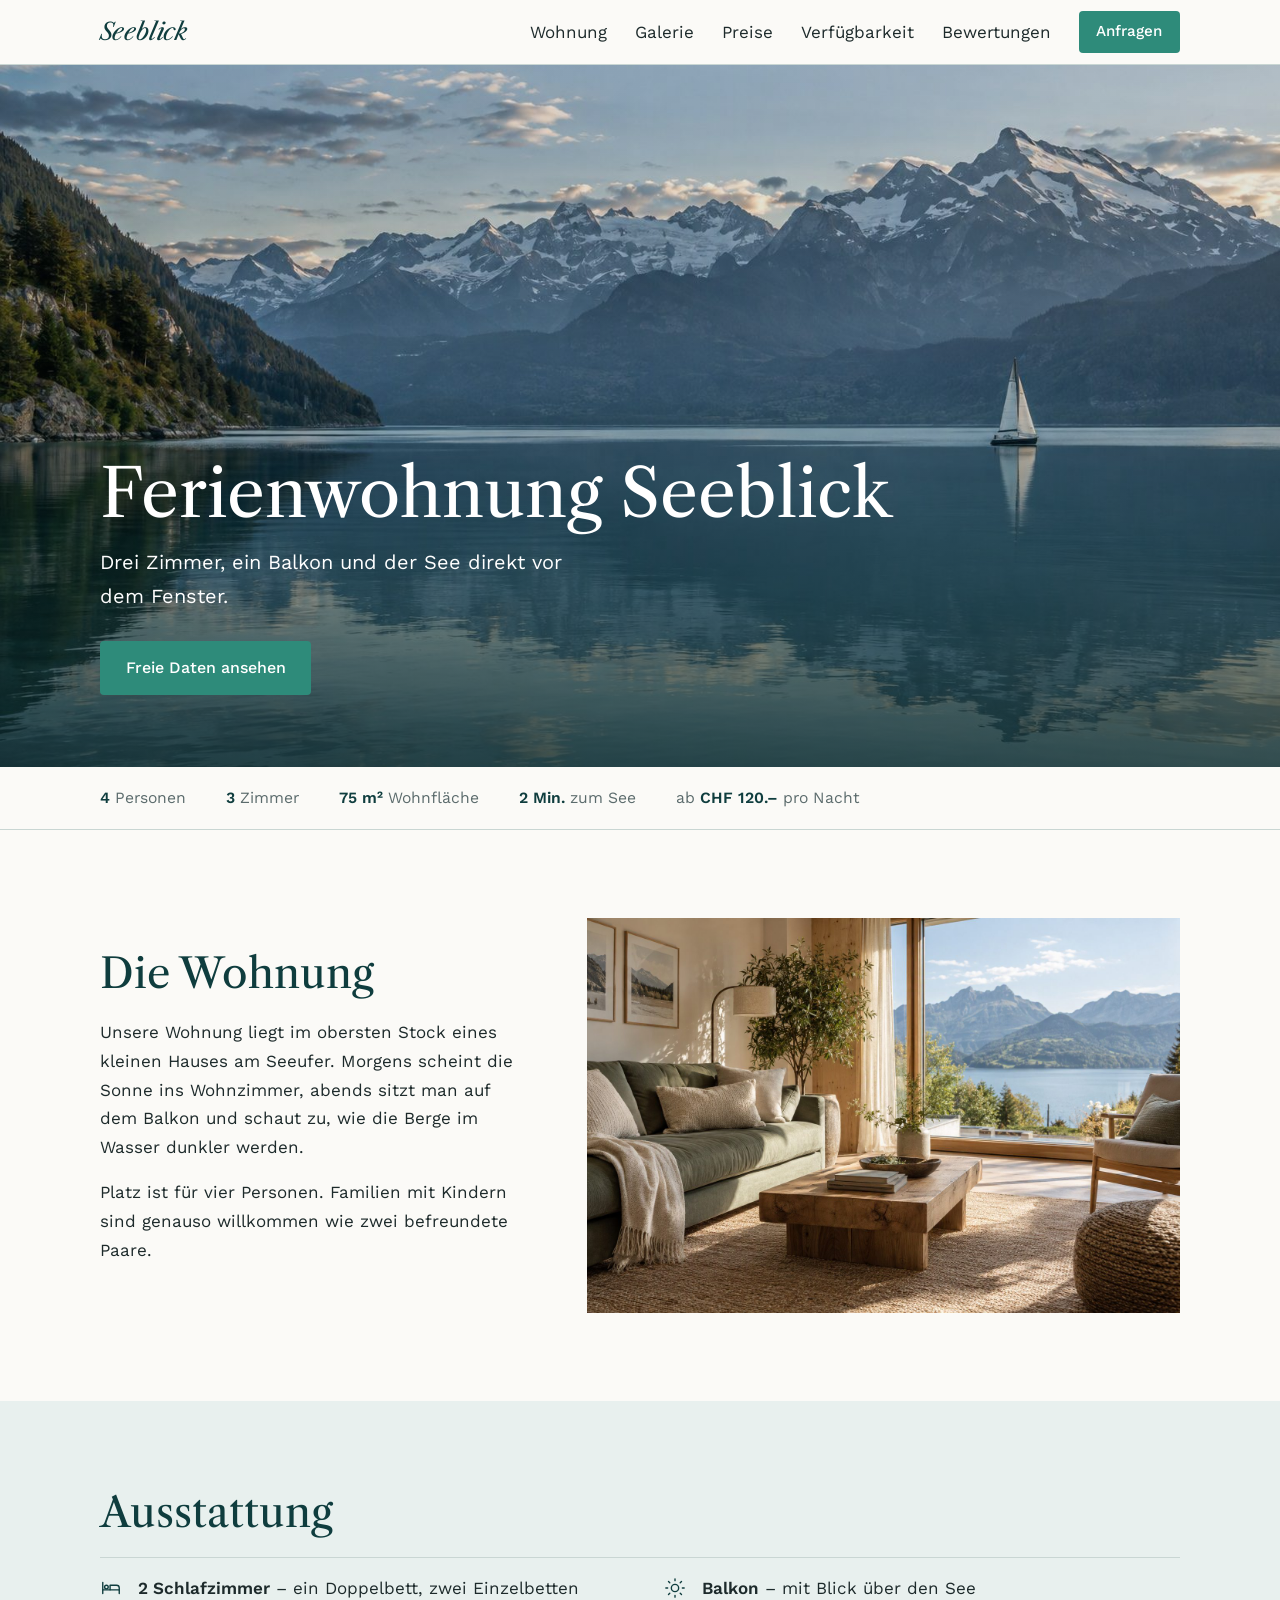
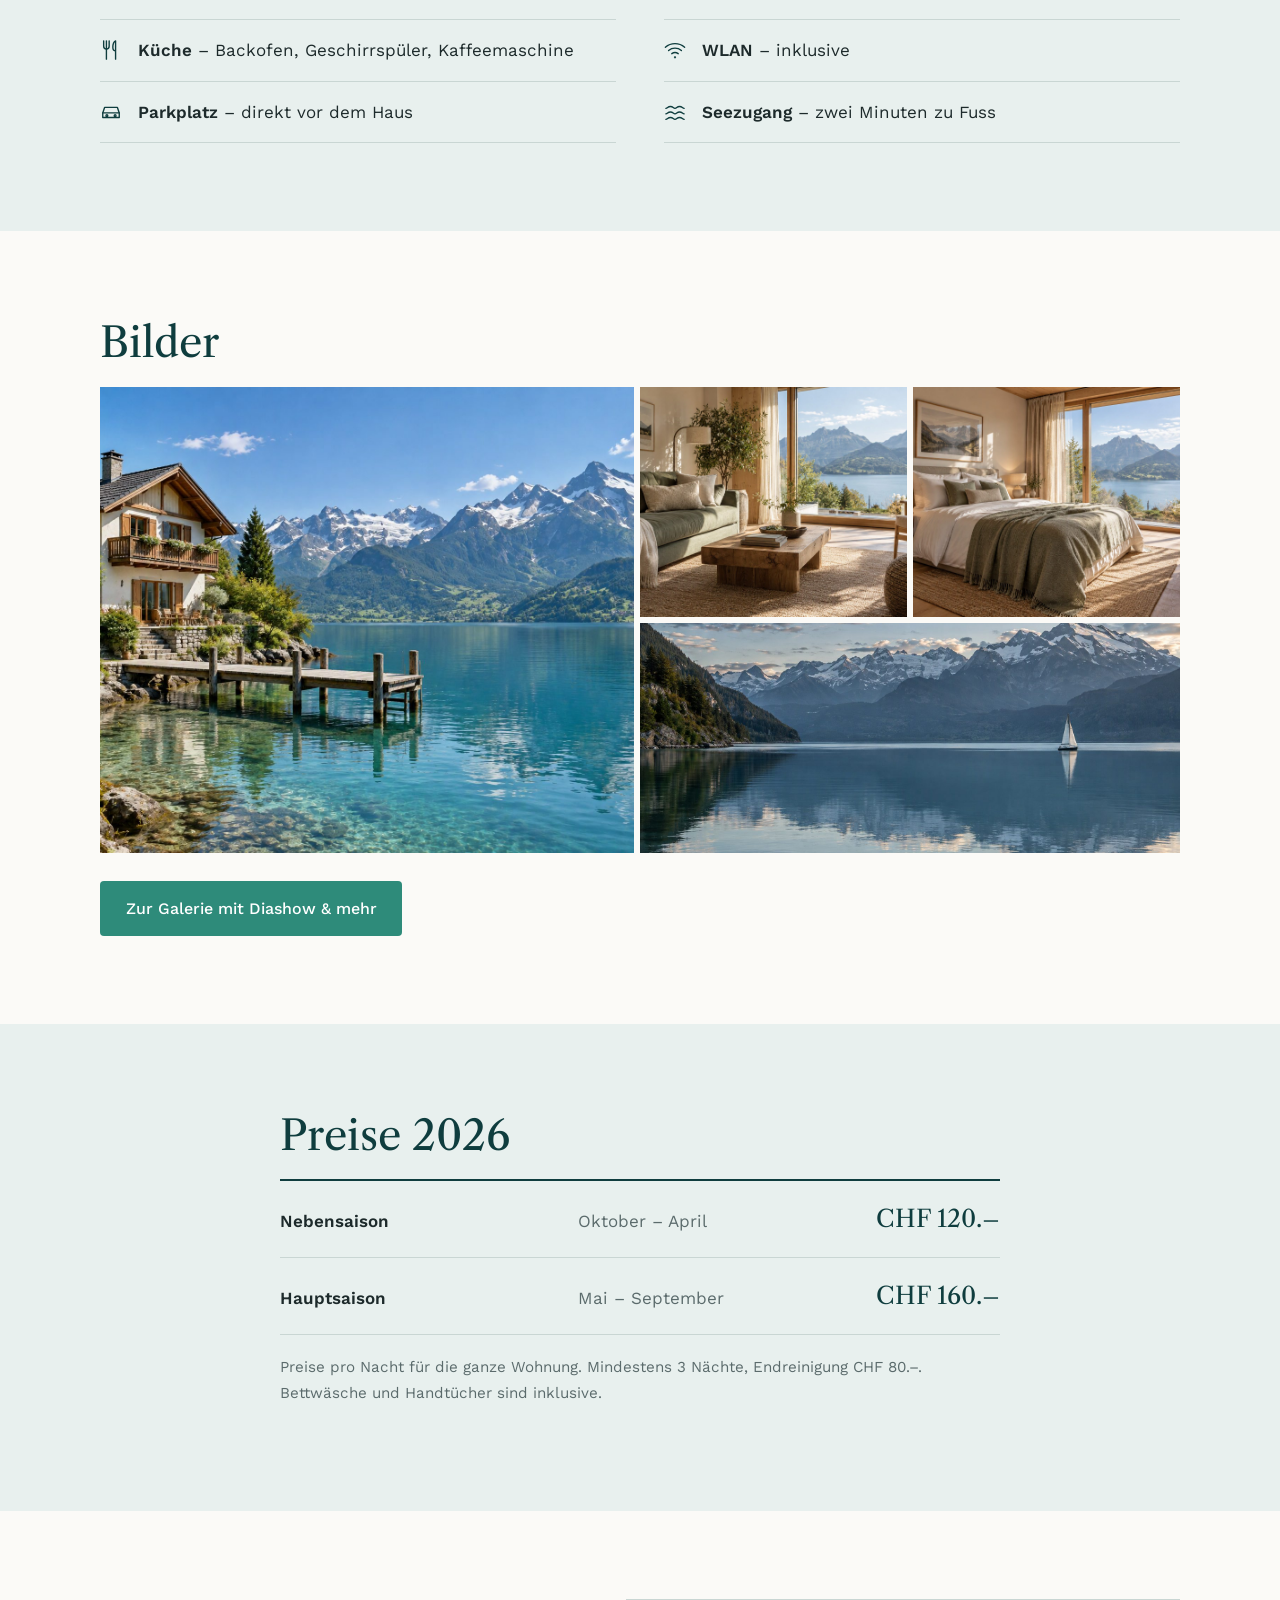
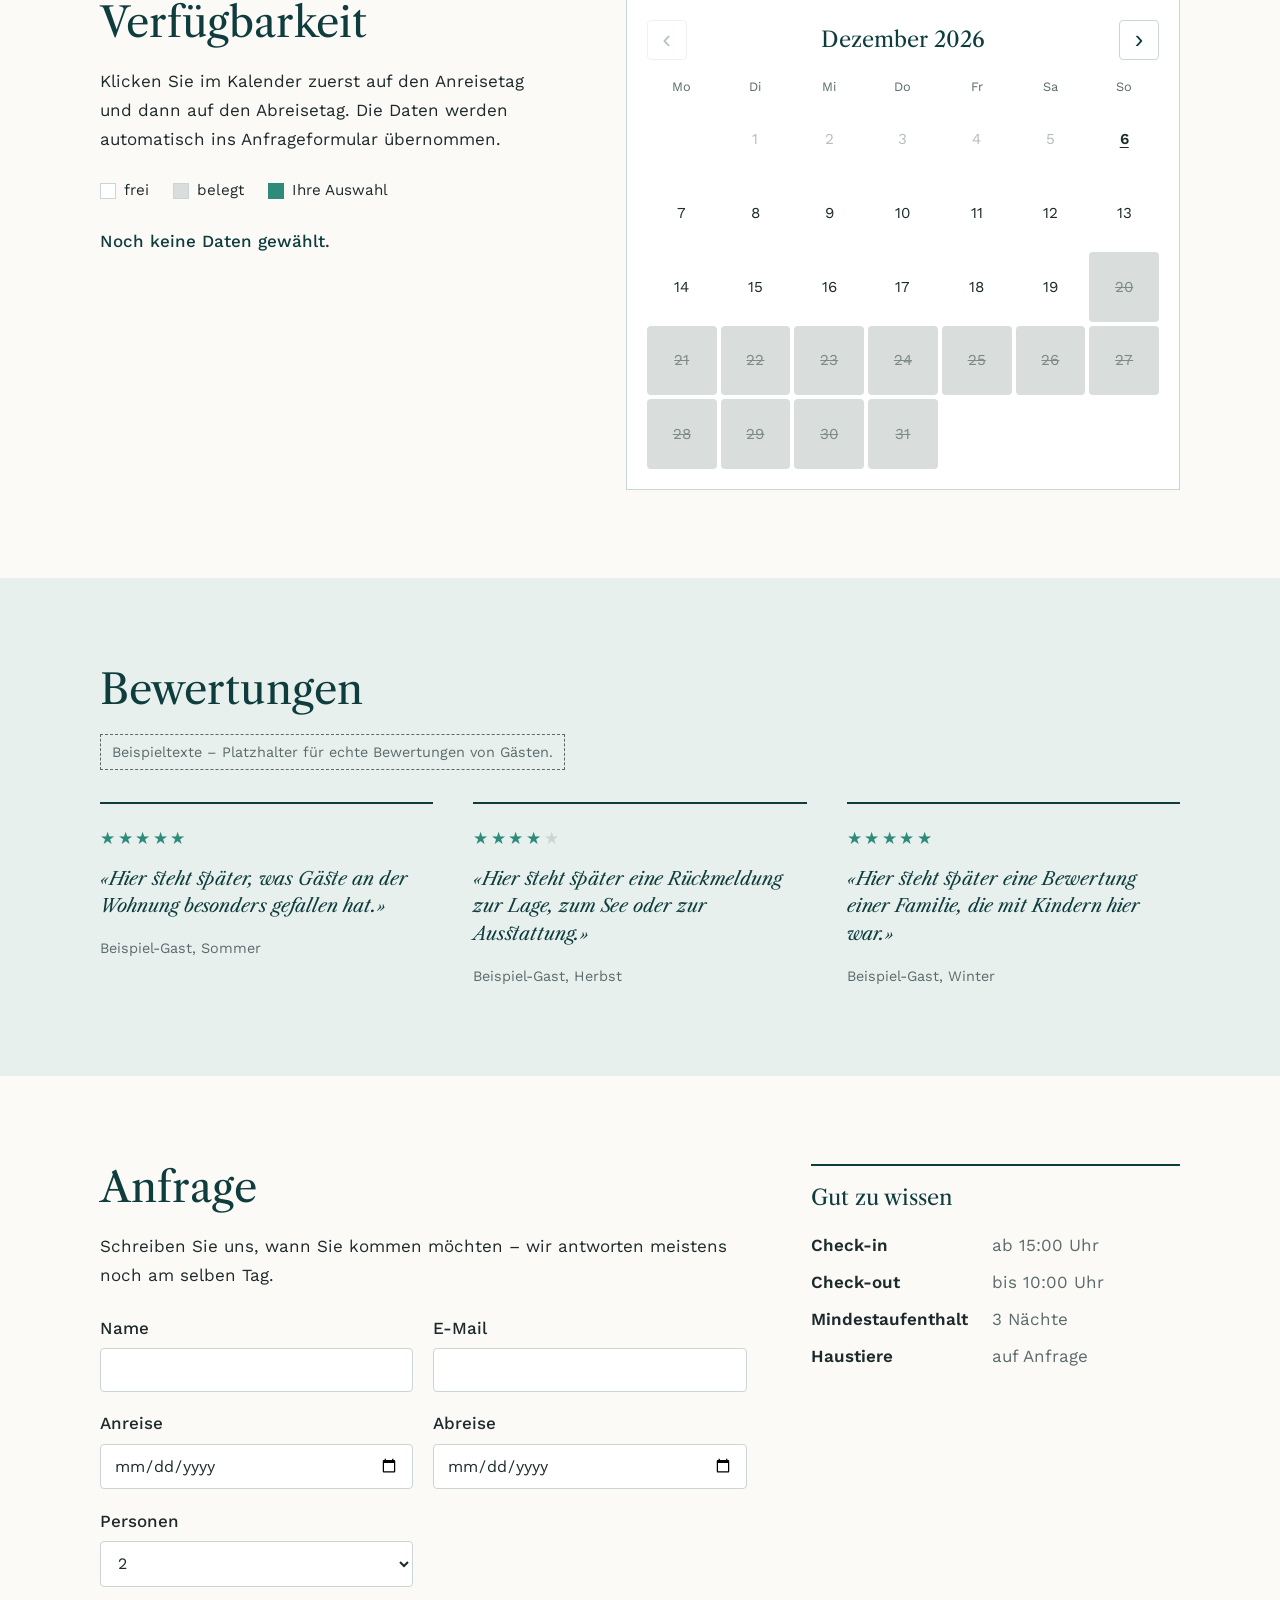
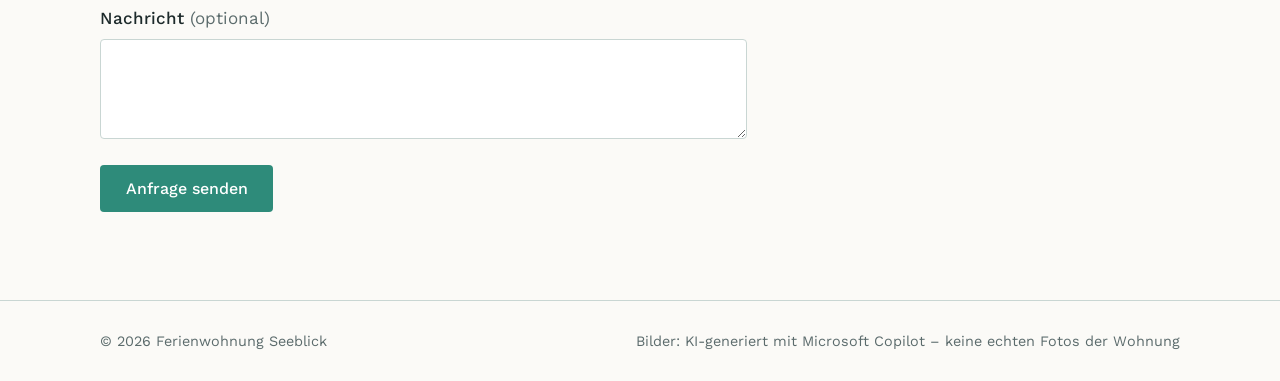
==== commit a873d405: "Galerie-Seite mit Diashow, Rundgang, 3D-Karussell, Pinnwand, Fächer und Laufband Co-Authored-By: Cla" ====
--- a/index.html
+++ b/index.html
@@ -23,7 +23,7 @@
 
       <nav class="navigation" id="navigation">
         <a href="#wohnung">Wohnung</a>
-        <a href="#galerie">Bilder</a>
+        <a href="galerie.html">Galerie</a>
         <a href="#preise">Preise</a>
         <a href="#verfuegbarkeit">Verfügbarkeit</a>
         <a href="#bewertungen">Bewertungen</a>
@@ -109,6 +109,7 @@
           <img src="img/see.jpg" alt="Bergsee am Abend mit Segelboot" width="1536" height="1024" loading="lazy">
         </div>
         <p class="hinweis galerie-hinweis">Seitlich wischen für mehr Bilder</p>
+        <p class="galerie-link"><a href="galerie.html" class="button">Zur Galerie mit Diashow &amp; mehr</a></p>
       </div>
     </section>
 
--- a/styles.css
+++ b/styles.css
@@ -327,6 +327,11 @@
   display: none;                 /* nur auf dem Handy sichtbar */
 }
 
+/* Link zur Galerie-Seite unter den Bildern */
+.galerie-link {
+  margin: 1.75rem 0 0;
+}
+
 /* =========================================================
    10. PREISE – Liste mit Linien
    ========================================================= */
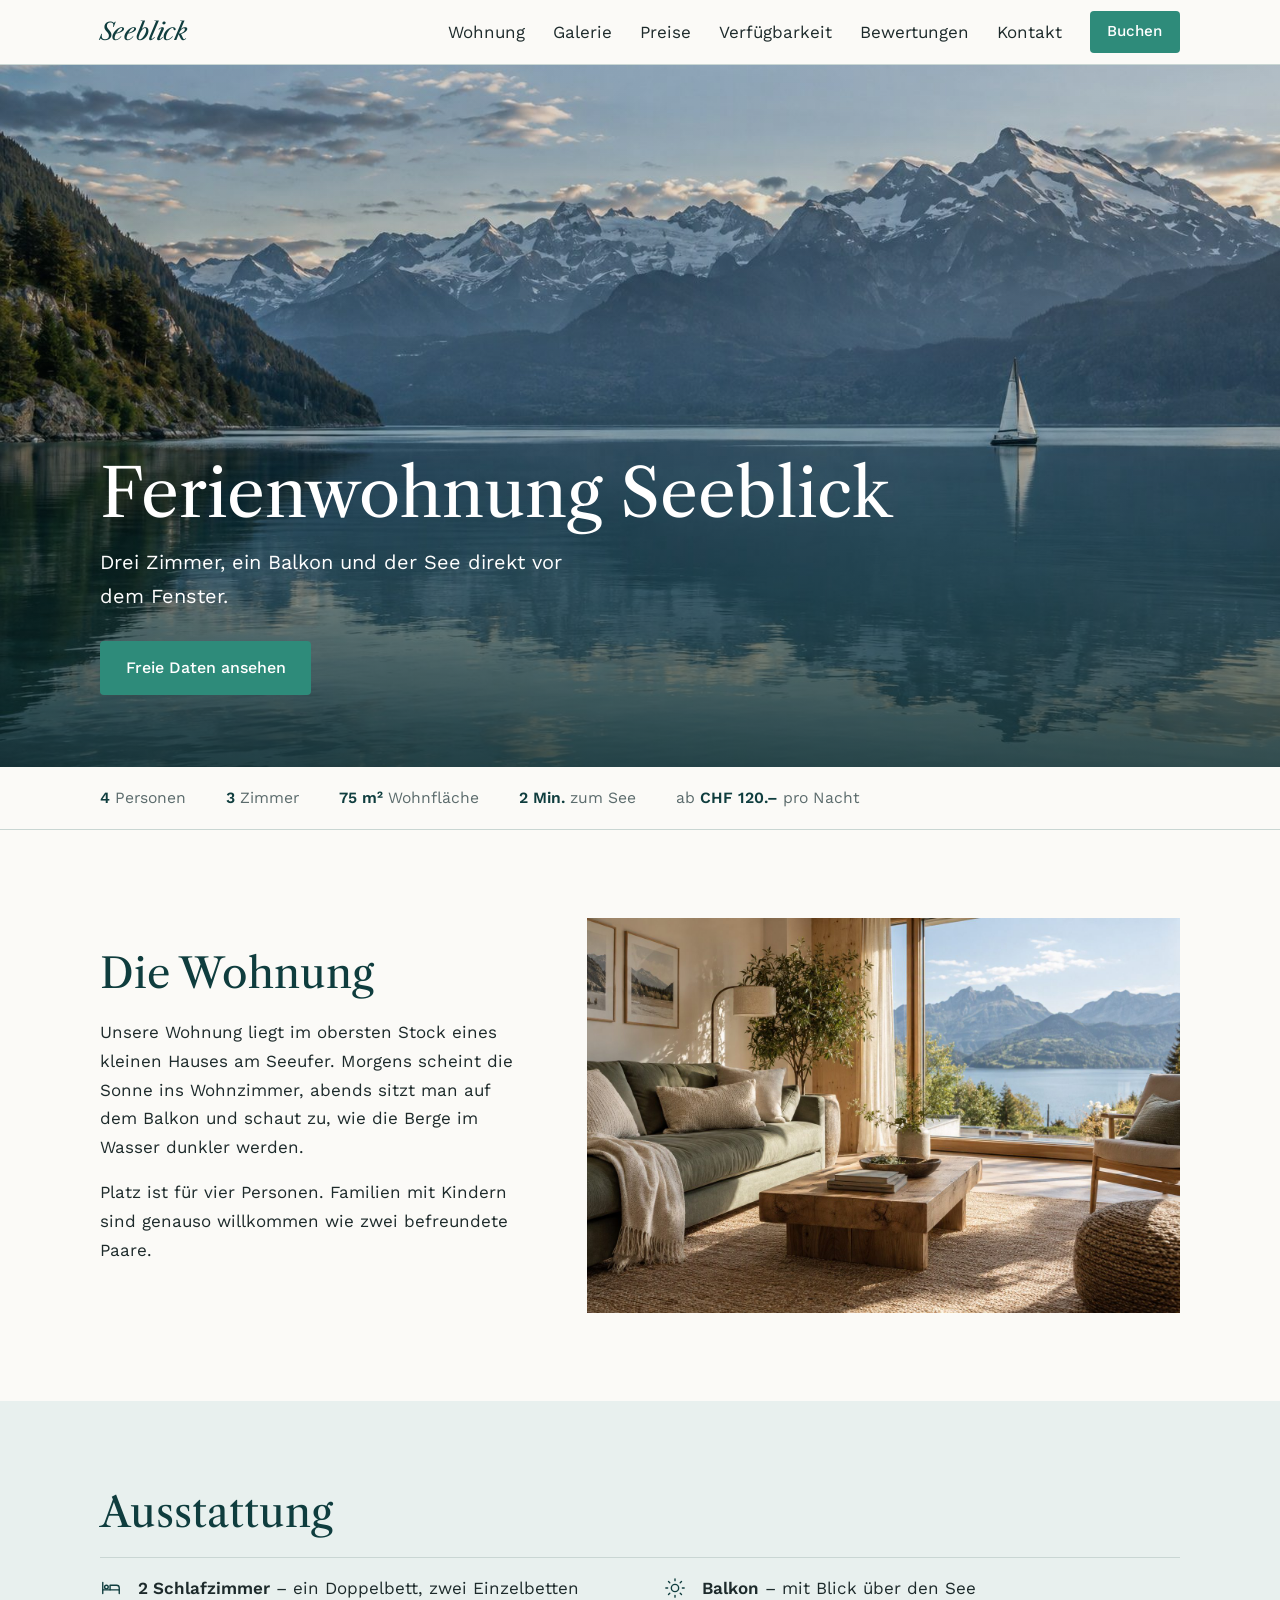
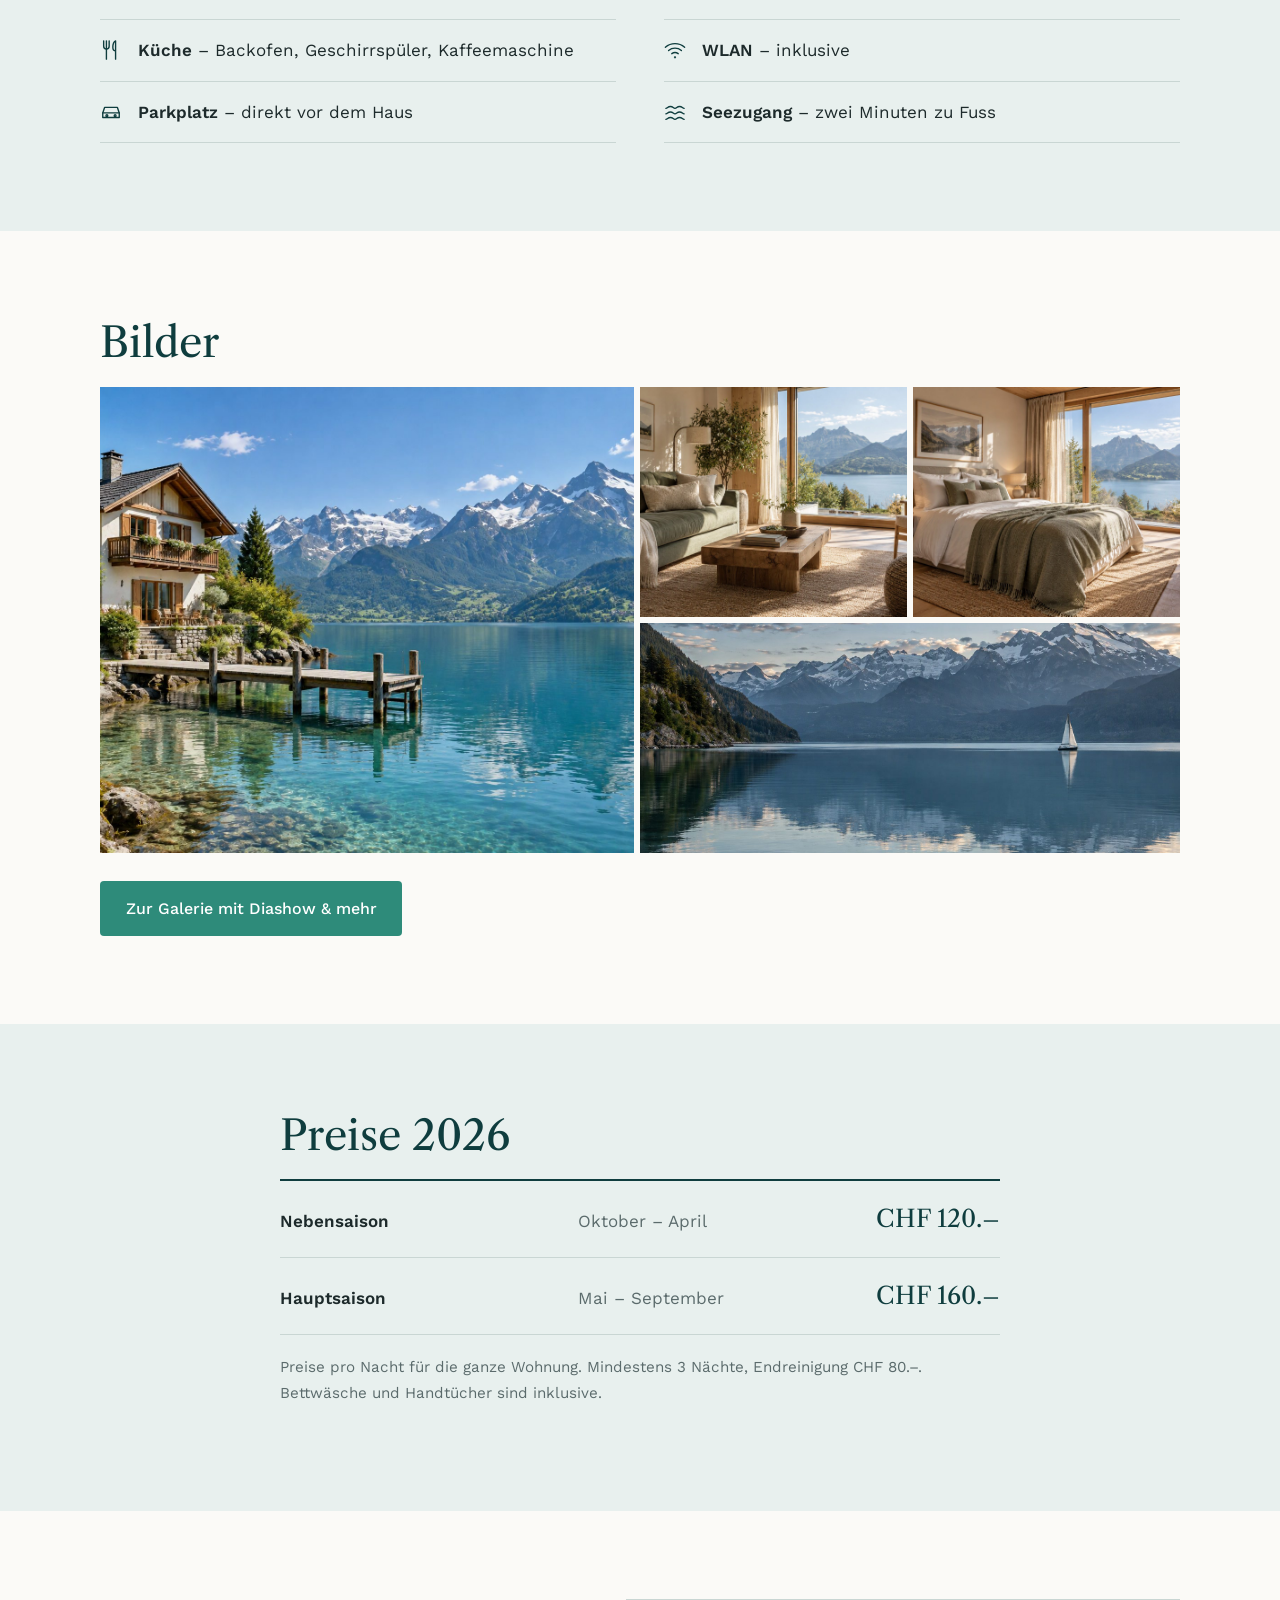
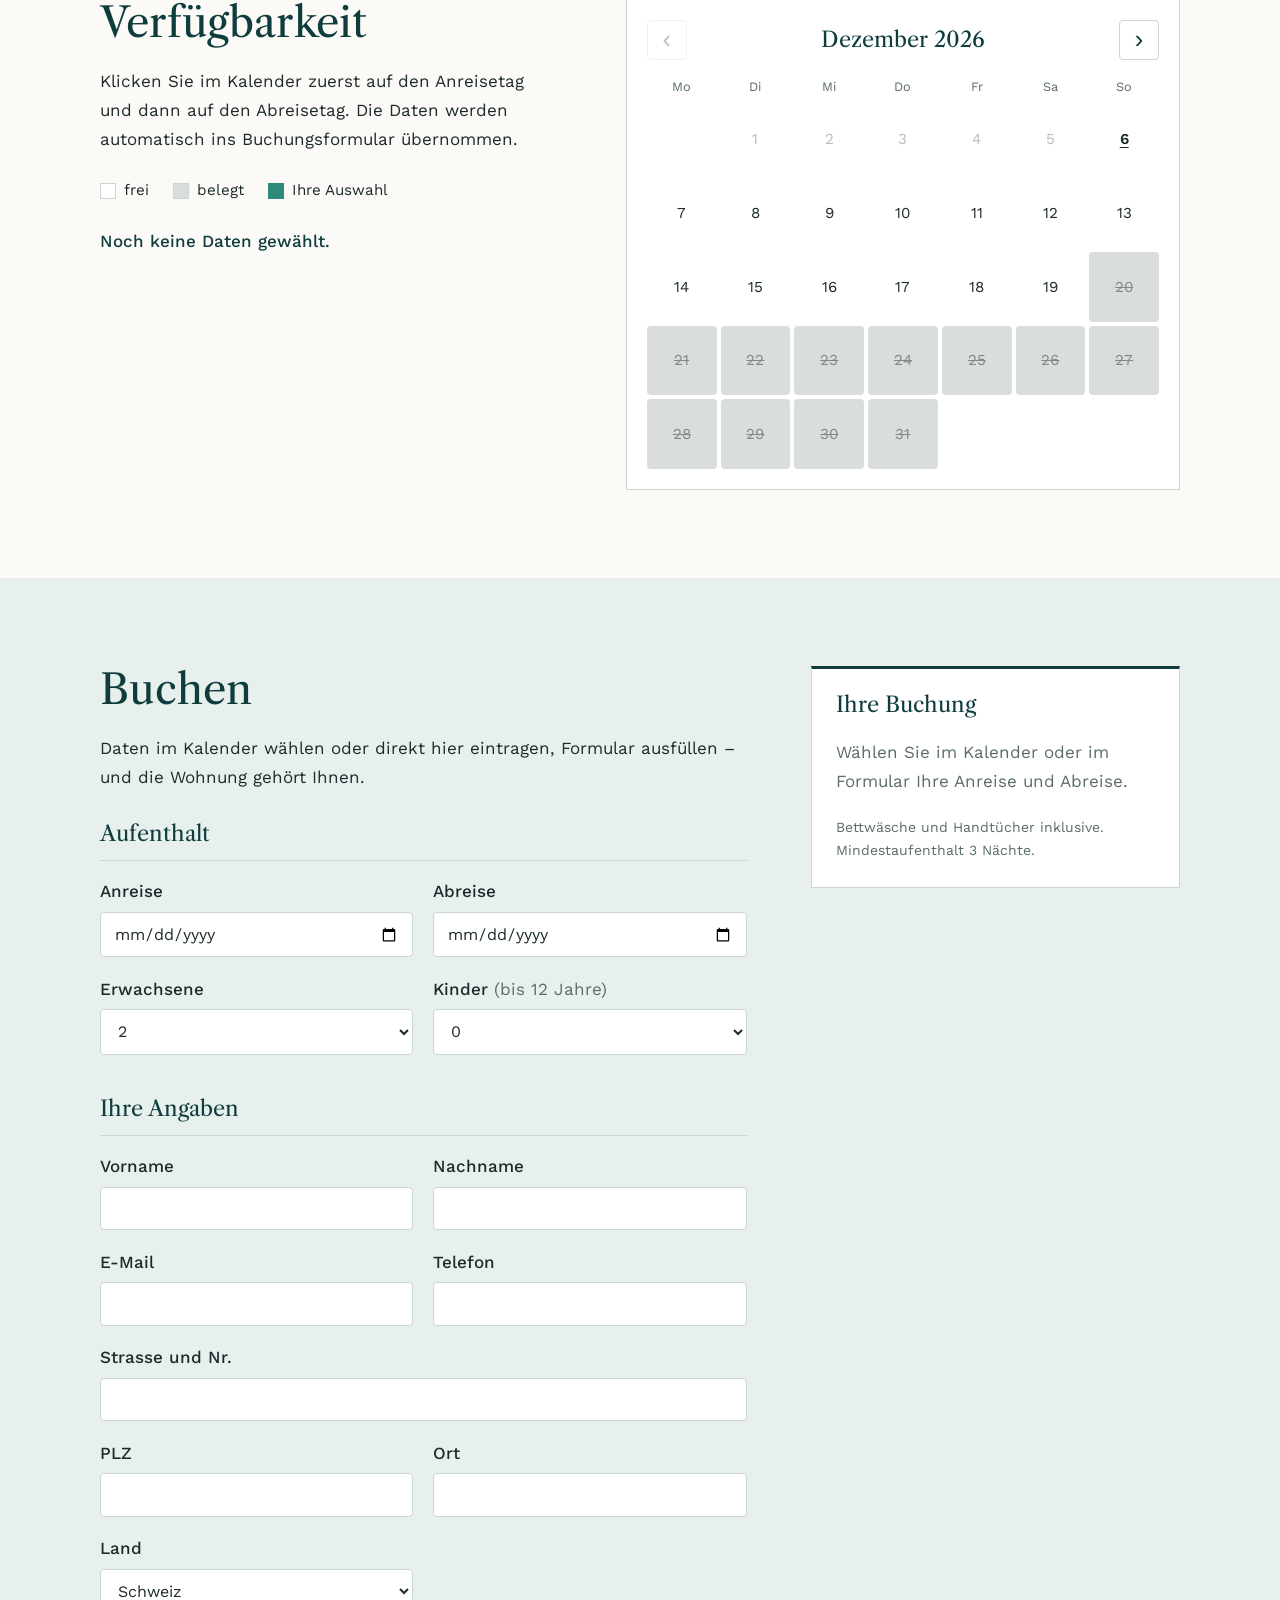
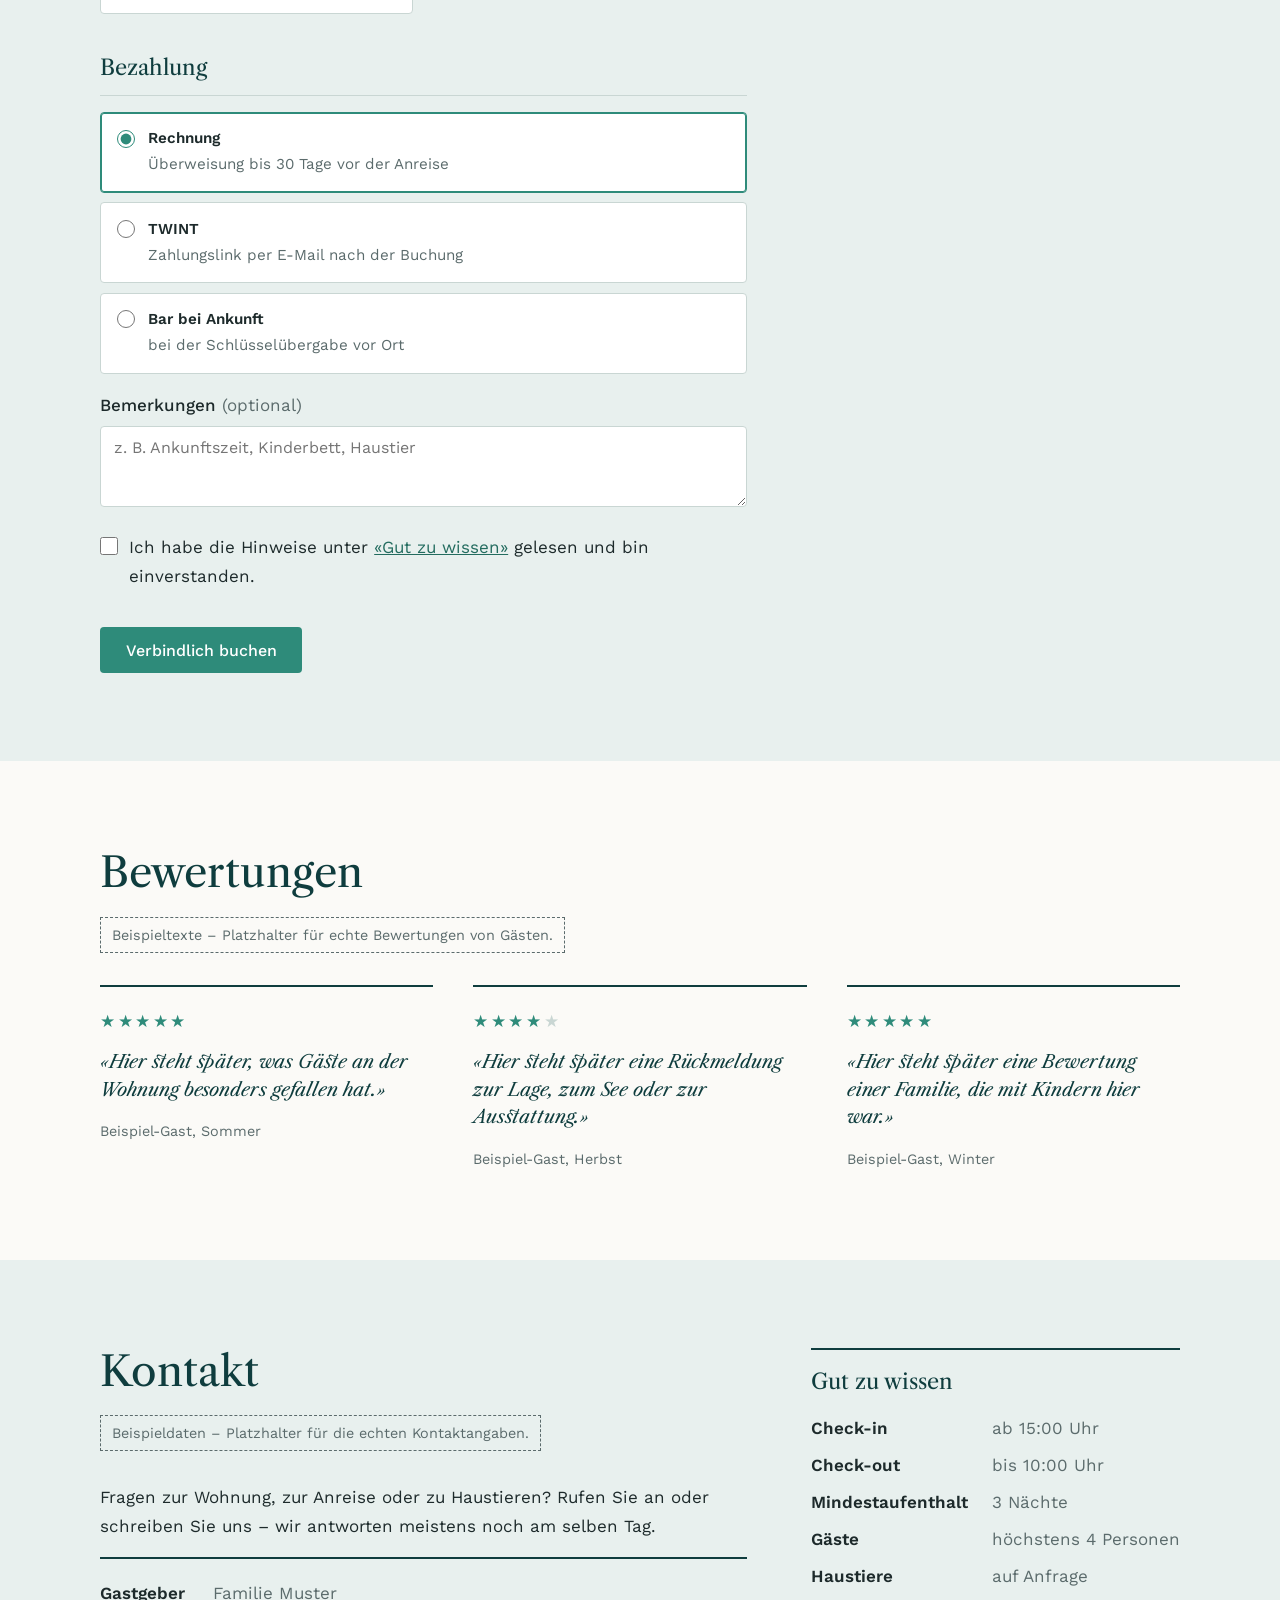
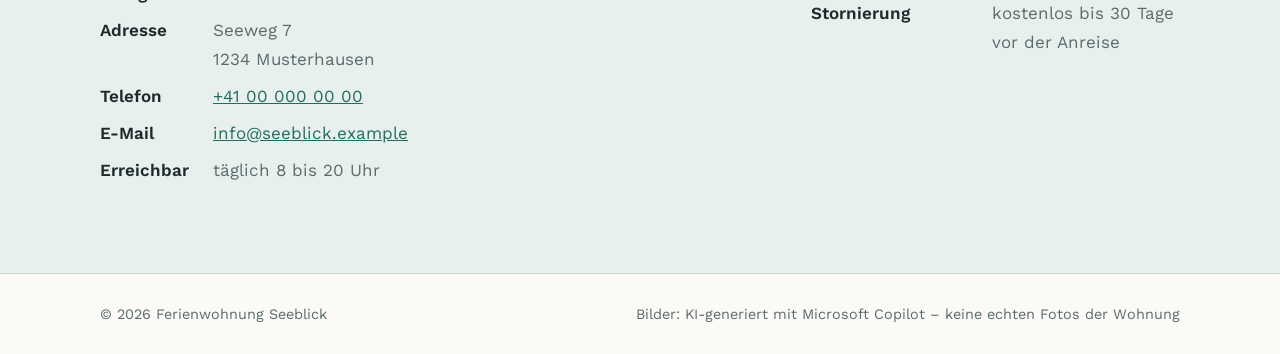
==== commit 58695213: "Buchungsformular statt Anfrage, Kontaktbereich mit Beispieldaten Co-Authored-By: Claude Opus 5.5 <no" ====
--- a/index.html
+++ b/index.html
@@ -27,7 +27,8 @@
         <a href="#preise">Preise</a>
         <a href="#verfuegbarkeit">Verfügbarkeit</a>
         <a href="#bewertungen">Bewertungen</a>
-        <a href="#kontakt" class="button button-klein">Anfragen</a>
+        <a href="#kontakt">Kontakt</a>
+        <a href="#buchen" class="button button-klein">Buchen</a>
       </nav>
     </div>
   </header>
@@ -130,7 +131,7 @@
       <div class="container verfuegbarkeit">
         <div>
           <h2>Verfügbarkeit</h2>
-          <p>Klicken Sie im Kalender zuerst auf den Anreisetag und dann auf den Abreisetag. Die Daten werden automatisch ins Anfrageformular übernommen.</p>
+          <p>Klicken Sie im Kalender zuerst auf den Anreisetag und dann auf den Abreisetag. Die Daten werden automatisch ins Buchungsformular übernommen.</p>
           <ul class="legende">
             <li><span class="legende-farbe frei"></span> frei</li>
             <li><span class="legende-farbe belegt"></span> belegt</li>
@@ -153,8 +154,155 @@
       </div>
     </section>
 
+    <!-- ===== Buchung (Prüfung und Zusammenfassung in app.js) ===== -->
+    <section id="buchen" class="abschnitt abschnitt-flaeche">
+      <div class="container buchung">
+        <div>
+          <h2>Buchen</h2>
+          <p>Daten im Kalender wählen oder direkt hier eintragen, Formular ausfüllen – und die Wohnung gehört Ihnen.</p>
+
+          <!-- novalidate: Wir prüfen die Eingaben selbst in app.js -->
+          <form id="buchungs-formular" class="formular" novalidate>
+            <fieldset class="formular-gruppe">
+              <legend>Aufenthalt</legend>
+              <div class="feld">
+                <label for="anreise">Anreise</label>
+                <input type="date" id="anreise" name="anreise">
+                <p class="fehler" id="fehler-anreise"></p>
+              </div>
+              <div class="feld">
+                <label for="abreise">Abreise</label>
+                <input type="date" id="abreise" name="abreise">
+                <p class="fehler" id="fehler-abreise"></p>
+              </div>
+              <div class="feld">
+                <label for="erwachsene">Erwachsene</label>
+                <select id="erwachsene" name="erwachsene">
+                  <option value="1">1</option>
+                  <option value="2" selected>2</option>
+                  <option value="3">3</option>
+                  <option value="4">4</option>
+                </select>
+              </div>
+              <div class="feld">
+                <label for="kinder">Kinder <span class="optional">(bis 12 Jahre)</span></label>
+                <select id="kinder" name="kinder">
+                  <option value="0" selected>0</option>
+                  <option value="1">1</option>
+                  <option value="2">2</option>
+                  <option value="3">3</option>
+                </select>
+                <p class="fehler" id="fehler-kinder"></p>
+              </div>
+            </fieldset>
+
+            <fieldset class="formular-gruppe">
+              <legend>Ihre Angaben</legend>
+              <div class="feld">
+                <label for="vorname">Vorname</label>
+                <input type="text" id="vorname" name="vorname" autocomplete="given-name">
+                <p class="fehler" id="fehler-vorname"></p>
+              </div>
+              <div class="feld">
+                <label for="nachname">Nachname</label>
+                <input type="text" id="nachname" name="nachname" autocomplete="family-name">
+                <p class="fehler" id="fehler-nachname"></p>
+              </div>
+              <div class="feld">
+                <label for="email">E-Mail</label>
+                <input type="email" id="email" name="email" autocomplete="email">
+                <p class="fehler" id="fehler-email"></p>
+              </div>
+              <div class="feld">
+                <label for="telefon">Telefon</label>
+                <input type="tel" id="telefon" name="telefon" autocomplete="tel">
+                <p class="fehler" id="fehler-telefon"></p>
+              </div>
+              <div class="feld feld-breit">
+                <label for="strasse">Strasse und Nr.</label>
+                <input type="text" id="strasse" name="strasse" autocomplete="street-address">
+                <p class="fehler" id="fehler-strasse"></p>
+              </div>
+              <div class="feld">
+                <label for="plz">PLZ</label>
+                <input type="text" id="plz" name="plz" inputmode="numeric" autocomplete="postal-code">
+                <p class="fehler" id="fehler-plz"></p>
+              </div>
+              <div class="feld">
+                <label for="ort">Ort</label>
+                <input type="text" id="ort" name="ort" autocomplete="address-level2">
+                <p class="fehler" id="fehler-ort"></p>
+              </div>
+              <div class="feld">
+                <label for="land">Land</label>
+                <select id="land" name="land" autocomplete="country-name">
+                  <option>Schweiz</option>
+                  <option>Deutschland</option>
+                  <option>Österreich</option>
+                  <option>Liechtenstein</option>
+                  <option>Frankreich</option>
+                  <option>Italien</option>
+                  <option>anderes Land</option>
+                </select>
+              </div>
+            </fieldset>
+
+            <fieldset class="formular-gruppe">
+              <legend>Bezahlung</legend>
+              <div class="auswahl-liste feld-breit">
+                <label class="auswahl">
+                  <input type="radio" name="zahlung" value="Rechnung" checked>
+                  <span><strong>Rechnung</strong> Überweisung bis 30 Tage vor der Anreise</span>
+                </label>
+                <label class="auswahl">
+                  <input type="radio" name="zahlung" value="TWINT">
+                  <span><strong>TWINT</strong> Zahlungslink per E-Mail nach der Buchung</span>
+                </label>
+                <label class="auswahl">
+                  <input type="radio" name="zahlung" value="Bar bei Ankunft">
+                  <span><strong>Bar bei Ankunft</strong> bei der Schlüsselübergabe vor Ort</span>
+                </label>
+              </div>
+              <div class="feld feld-breit">
+                <label for="bemerkungen">Bemerkungen <span class="optional">(optional)</span></label>
+                <textarea id="bemerkungen" name="bemerkungen" rows="3" placeholder="z. B. Ankunftszeit, Kinderbett, Haustier"></textarea>
+              </div>
+              <div class="feld-breit">
+                <label class="bestaetigen">
+                  <input type="checkbox" id="bedingungen" name="bedingungen">
+                  <span>Ich habe die Hinweise unter <a href="#kontakt">«Gut zu wissen»</a> gelesen und bin einverstanden.</span>
+                </label>
+                <p class="fehler" id="fehler-bedingungen"></p>
+              </div>
+            </fieldset>
+
+            <div>
+              <button type="submit" class="button">Verbindlich buchen</button>
+            </div>
+          </form>
+
+          <!-- Bestätigung: zuerst versteckt -->
+          <div class="bestaetigung" id="bestaetigung" hidden>
+            <h3>Vielen Dank für Ihre Buchung!</h3>
+            <p>Buchungsnummer: <strong class="buchungsnummer" id="buchungsnummer"></strong></p>
+            <p id="bestaetigung-text"></p>
+            <p class="hinweis">Dies ist eine Demo-Webseite: Es wurde nichts gebucht und keine E-Mail verschickt.</p>
+            <button type="button" class="button" id="neue-buchung">Neue Buchung</button>
+          </div>
+        </div>
+
+        <!-- Zusammenfassung mit Preis, wird von app.js gefüllt -->
+        <aside class="buchung-zusammenfassung" aria-live="polite">
+          <h3>Ihre Buchung</h3>
+          <dl class="zusammenfassung" id="zusammenfassung"></dl>
+          <p class="zusammenfassung-leer" id="zusammenfassung-leer">Wählen Sie im Kalender oder im Formular Ihre Anreise und Abreise.</p>
+          <p class="hinweis">Bettwäsche und Handtücher inklusive. Mindestaufenthalt 3 Nächte.</p>
+        </aside>
+      </div>
+    </section>
+
     <!-- ===== Gästebewertungen (Beispieltexte) ===== -->
-    <section id="bewertungen" class="abschnitt abschnitt-flaeche">
+    <section id="bewertungen" class="abschnitt">
       <div class="container">
         <h2>Bewertungen</h2>
         <p class="beispiel-hinweis">Beispieltexte – Platzhalter für echte Bewertungen von Gästen.</p>
@@ -178,64 +326,21 @@
       </div>
     </section>
 
-    <!-- ===== Kontakt mit Formular ===== -->
-    <section id="kontakt" class="abschnitt">
+    <!-- ===== Kontakt (Beispieldaten) ===== -->
+    <section id="kontakt" class="abschnitt abschnitt-flaeche">
       <div class="container kontakt">
         <div>
-          <h2>Anfrage</h2>
-          <p>Schreiben Sie uns, wann Sie kommen möchten – wir antworten meistens noch am selben Tag.</p>
-
-          <!-- novalidate: Wir prüfen die Eingaben selbst in app.js -->
-          <form id="anfrage-formular" class="formular" novalidate>
-            <div class="feld">
-              <label for="name">Name</label>
-              <input type="text" id="name" name="name" autocomplete="name">
-              <p class="fehler" id="fehler-name"></p>
-            </div>
-            <div class="feld">
-              <label for="email">E-Mail</label>
-              <input type="email" id="email" name="email" autocomplete="email">
-              <p class="fehler" id="fehler-email"></p>
-            </div>
-            <div class="feld">
-              <label for="anreise">Anreise</label>
-              <input type="date" id="anreise" name="anreise">
-              <p class="fehler" id="fehler-anreise"></p>
-            </div>
-            <div class="feld">
-              <label for="abreise">Abreise</label>
-              <input type="date" id="abreise" name="abreise">
-              <p class="fehler" id="fehler-abreise"></p>
-            </div>
-            <div class="feld">
-              <label for="personen">Personen</label>
-              <select id="personen" name="personen">
-                <option value="1">1</option>
-                <option value="2" selected>2</option>
-                <option value="3">3</option>
-                <option value="4">4</option>
-              </select>
-            </div>
-            <div class="feld feld-breit">
-              <label for="nachricht">Nachricht <span class="optional">(optional)</span></label>
-              <textarea id="nachricht" name="nachricht" rows="4"></textarea>
-            </div>
-
-            <!-- Preisberechnung wird von app.js gefüllt -->
-            <p class="preis-vorschau feld-breit" id="preis-vorschau"></p>
-
-            <div class="feld-breit">
-              <button type="submit" class="button">Anfrage senden</button>
-            </div>
-          </form>
-
-          <!-- Bestätigung: zuerst versteckt -->
-          <div class="bestaetigung" id="bestaetigung" hidden>
-            <h3>Vielen Dank!</h3>
-            <p id="bestaetigung-text"></p>
-            <p class="hinweis">Dies ist eine Demo-Webseite: Die Anfrage wurde nicht verschickt.</p>
-            <button type="button" class="button" id="neue-anfrage">Neue Anfrage</button>
-          </div>
+          <h2>Kontakt</h2>
+          <p class="beispiel-hinweis">Beispieldaten – Platzhalter für die echten Kontaktangaben.</p>
+          <p>Fragen zur Wohnung, zur Anreise oder zu Haustieren? Rufen Sie an oder schreiben Sie uns – wir antworten meistens noch am selben Tag.</p>
+
+          <dl class="infos kontakt-liste">
+            <dt>Gastgeber</dt><dd>Familie Muster</dd>
+            <dt>Adresse</dt><dd>Seeweg 7<br>1234 Musterhausen</dd>
+            <dt>Telefon</dt><dd><a href="tel:+41000000000">+41 00 000 00 00</a></dd>
+            <dt>E-Mail</dt><dd><a href="mailto:info@seeblick.example">info@seeblick.example</a></dd>
+            <dt>Erreichbar</dt><dd>täglich 8 bis 20 Uhr</dd>
+          </dl>
         </div>
 
         <aside class="kontakt-infos">
@@ -244,7 +349,9 @@
             <dt>Check-in</dt><dd>ab 15:00 Uhr</dd>
             <dt>Check-out</dt><dd>bis 10:00 Uhr</dd>
             <dt>Mindestaufenthalt</dt><dd>3 Nächte</dd>
+            <dt>Gäste</dt><dd>höchstens 4 Personen</dd>
             <dt>Haustiere</dt><dd>auf Anfrage</dd>
+            <dt>Stornierung</dt><dd>kostenlos bis 30 Tage vor der Anreise</dd>
           </dl>
         </aside>
       </div>
--- a/styles.css
+++ b/styles.css
@@ -548,8 +548,9 @@
 }
 
 /* =========================================================
-   13. KONTAKT UND FORMULAR
-   ========================================================= */
+   13. BUCHUNG UND KONTAKT
+   ========================================================= */
+.buchung,
 .kontakt {
   display: grid;
   grid-template-columns: 7fr 4fr;
@@ -557,11 +558,157 @@
   align-items: start;
 }
 
+/* Formular in drei Gruppen: Aufenthalt, Ihre Angaben, Bezahlung */
 .formular {
+  display: grid;
+  gap: 2.25rem;
+  margin-top: 1.5rem;
+}
+
+.formular-gruppe {
   display: grid;
   grid-template-columns: 1fr 1fr; /* zwei Felder nebeneinander */
   gap: 1.1rem 1.25rem;
+  min-width: 0;                  /* sonst wird ein fieldset nie schmaler als sein Inhalt */
+  margin: 0;
+  padding: 0;
+  border: none;
+}
+
+.formular-gruppe legend {
+  width: 100%;
+  padding: 0 0 0.5rem;
+  margin-bottom: 1rem;
+  font-family: var(--schrift-titel);
+  font-size: 1.35rem;
+  color: var(--farbe-haupt);
+  border-bottom: 1px solid var(--farbe-linie);
+}
+
+/* Zahlungsarten als grosse, anklickbare Felder */
+.auswahl-liste {
+  display: grid;
+  gap: 0.6rem;
+}
+
+.auswahl {
+  display: flex;
+  align-items: flex-start;
+  gap: 0.8rem;
+  padding: 0.85rem 1rem;
+  background: white;
+  border: 1px solid var(--farbe-linie);
+  border-radius: var(--radius);
+  cursor: pointer;
+  transition: border-color 0.2s;
+}
+
+.auswahl:hover {
+  border-color: var(--farbe-akzent);
+}
+
+/* gewählte Zahlungsart hervorheben */
+.auswahl:has(input:checked) {
+  border-color: var(--farbe-akzent);
+  box-shadow: inset 0 0 0 1px var(--farbe-akzent);
+}
+
+.auswahl strong {
+  display: block;
+  font-weight: 600;
+}
+
+.auswahl span {
+  color: var(--farbe-text-hell);
+  font-size: 0.95rem;
+}
+
+.auswahl strong,
+.bestaetigen span {
+  color: var(--farbe-text);
+}
+
+.auswahl input,
+.bestaetigen input {
+  width: 18px;
+  height: 18px;
+  margin: 0.2rem 0 0;
+  flex-shrink: 0;
+  accent-color: var(--farbe-akzent);
+}
+
+.bestaetigen {
+  display: flex;
+  align-items: flex-start;
+  gap: 0.7rem;
+  cursor: pointer;
+}
+
+.bestaetigen a {
+  color: var(--farbe-akzent-dunkel);
+}
+
+/* Zusammenfassung rechts: bleibt beim Scrollen stehen */
+.buchung-zusammenfassung {
+  position: sticky;
+  top: 88px;
+  padding: 1.5rem;
+  background: white;
+  border: 1px solid var(--farbe-linie);
+  border-top: 3px solid var(--farbe-haupt);
+}
+
+.zusammenfassung {
+  display: grid;
+  grid-template-columns: auto 1fr;
+  gap: 0.5rem 0;                 /* kein Spaltenabstand, sonst hat die Linie über "Total" eine Lücke */
+  margin: 0;
+}
+
+.zusammenfassung dt {
+  color: var(--farbe-text-hell);
+}
+
+.zusammenfassung dd {
+  margin: 0;
+  padding-left: 1rem;
+  text-align: right;
+}
+
+.zusammenfassung .summe {
+  margin-top: 0.5rem;
+  padding-top: 0.75rem;
+  border-top: 2px solid var(--farbe-haupt);
+  font-family: var(--schrift-titel);
+  font-size: 1.35rem;
+  color: var(--farbe-haupt);
+}
+
+.zusammenfassung-leer {
+  color: var(--farbe-text-hell);
+}
+
+.buchung-zusammenfassung .hinweis {
+  margin-bottom: 0;
+  font-size: 0.875rem;
+}
+
+.buchungsnummer {
+  font-family: var(--schrift-titel);
+  font-size: 1.2rem;
+  color: var(--farbe-haupt);
+  letter-spacing: 0.03em;
+}
+
+/* Kontaktangaben */
+.kontakt-liste {
   margin-top: 1.5rem;
+  padding-top: 1.25rem;
+  border-top: 2px solid var(--farbe-haupt);
+}
+
+.kontakt-liste a {
+  color: var(--farbe-akzent-dunkel);
 }
 
 .feld-breit {
@@ -616,21 +763,17 @@
   display: none;
 }
 
-.preis-vorschau {
-  margin: 0;
-  font-weight: 500;
-  color: var(--farbe-haupt);
-}
-
-.preis-vorschau:empty {
-  display: none;
-}
-
 .bestaetigung {
   margin-top: 1.5rem;
   padding: 1.75rem;
   border-left: 4px solid var(--farbe-akzent);
-  background-color: var(--farbe-flaeche);
+  background-color: white;
+}
+
+.feld .ungueltig[type="checkbox"],
+.bestaetigen .ungueltig {
+  outline: 2px solid #b3261e;
+  outline-offset: 2px;
 }
 
 .kontakt-infos {
@@ -684,17 +827,24 @@
    ========================================================= */
 @media (max-width: 900px) {
   .wohnung,
+  .buchung,
   .kontakt,
   .verfuegbarkeit {
     grid-template-columns: 1fr;
   }
 
+  /* Zusammenfassung über dem Formular, damit man den Preis gleich sieht */
+  .buchung-zusammenfassung {
+    position: static;
+    order: -1;
+  }
+
   .bewertungen {
     grid-template-columns: 1fr;
     gap: 1.75rem;
   }
 
-  /* Navigation mit 6 Einträgen wird auf dem Tablet zu eng */
+  /* Navigation mit 7 Einträgen wird auf dem Tablet zu eng */
   .navigation {
     gap: 1.1rem;
     font-size: 0.95rem;
@@ -702,13 +852,9 @@
 }
 
 /* =========================================================
-   16. HANDY (bis 700 px Breite)
-   ========================================================= */
-@media (max-width: 700px) {
-  body {
-    font-size: 1rem;
-  }
-
+   16. HANDY-MENÜ (bis 820 px Breite)
+   ========================================================= */
+@media (max-width: 820px) {
   /* Menü-Button zeigen, Navigation als aufklappbares Menü */
   .menue-button {
     display: block;
@@ -747,6 +893,15 @@
   .menue-button[aria-expanded="true"] span:nth-child(1) { transform: translateY(7px) rotate(45deg); }
   .menue-button[aria-expanded="true"] span:nth-child(2) { opacity: 0; }
   .menue-button[aria-expanded="true"] span:nth-child(3) { transform: translateY(-7px) rotate(-45deg); }
+}
+
+/* =========================================================
+   17. HANDY (bis 700 px Breite)
+   ========================================================= */
+@media (max-width: 700px) {
+  body {
+    font-size: 1rem;
+  }
 
   .hero {
     min-height: 68vh;
@@ -800,7 +955,7 @@
   }
 
   /* Formular: alle Felder untereinander */
-  .formular {
+  .formular-gruppe {
     grid-template-columns: 1fr;
   }
 
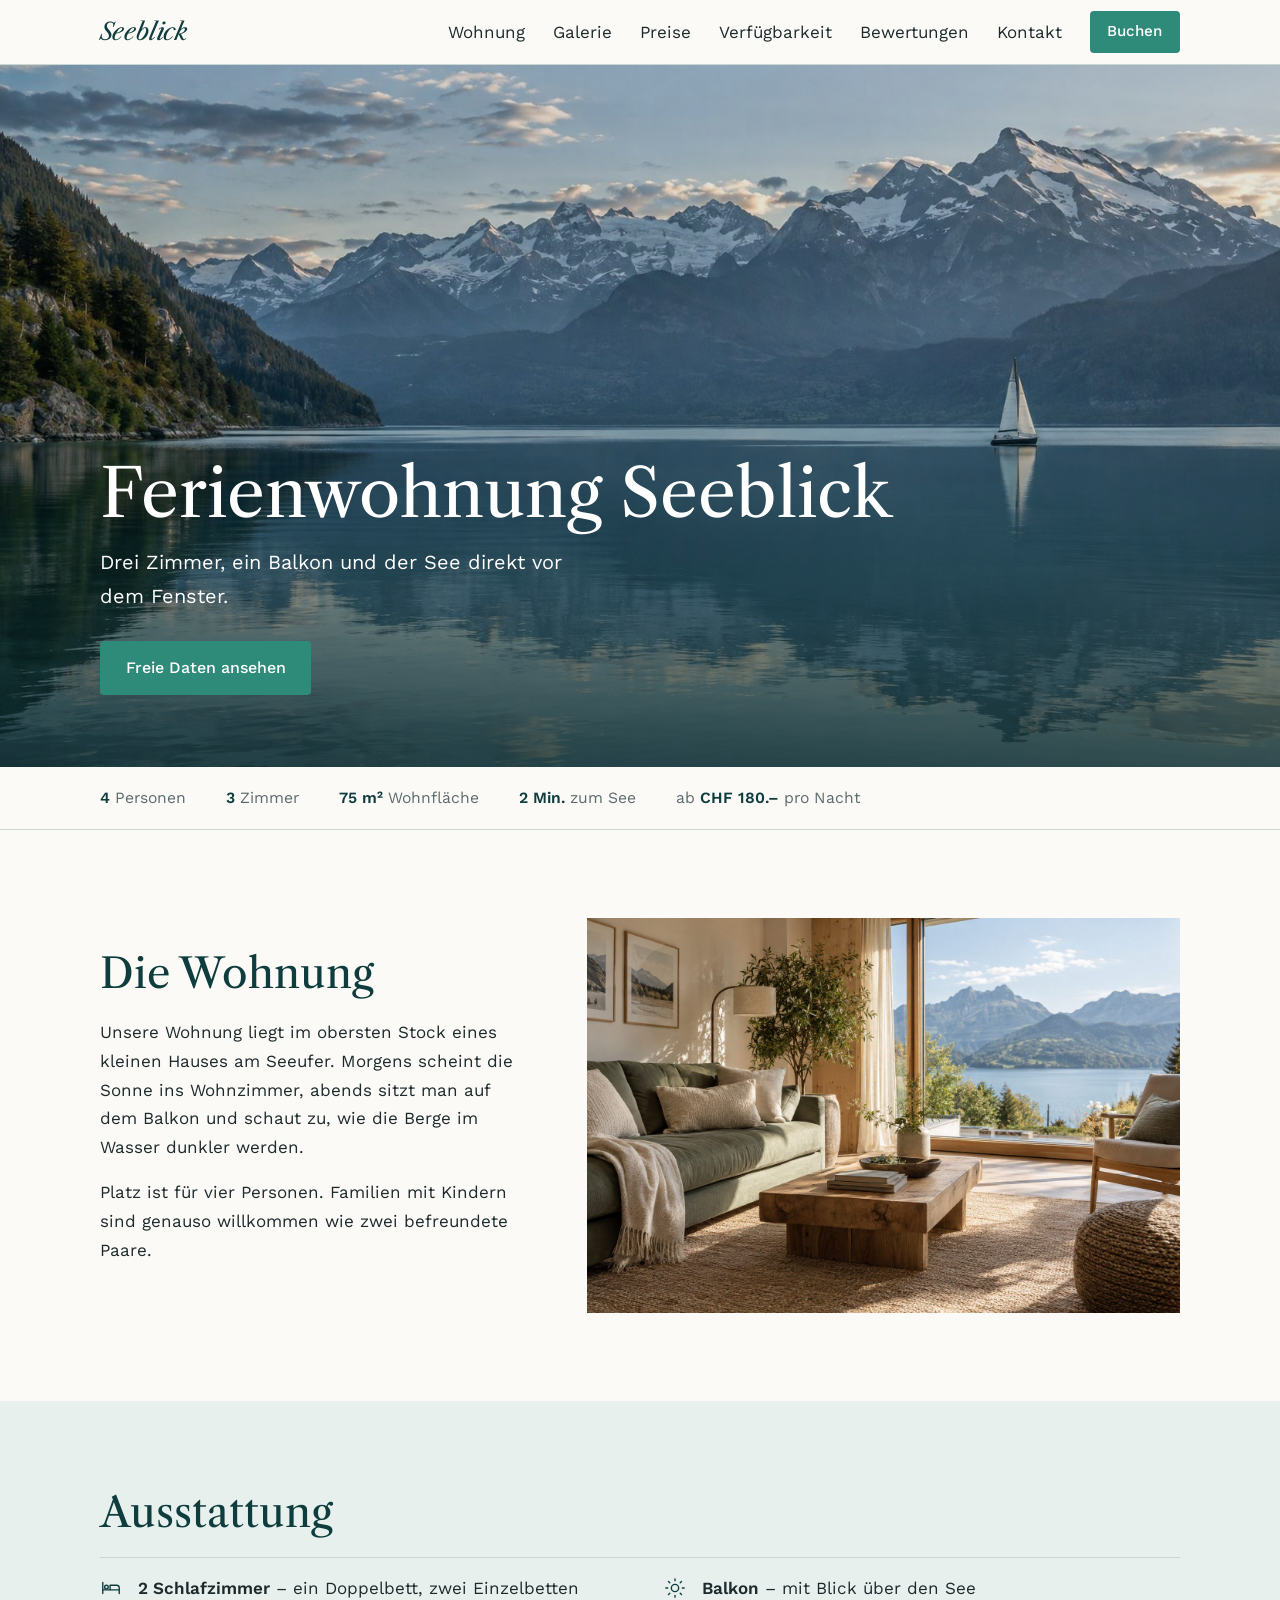
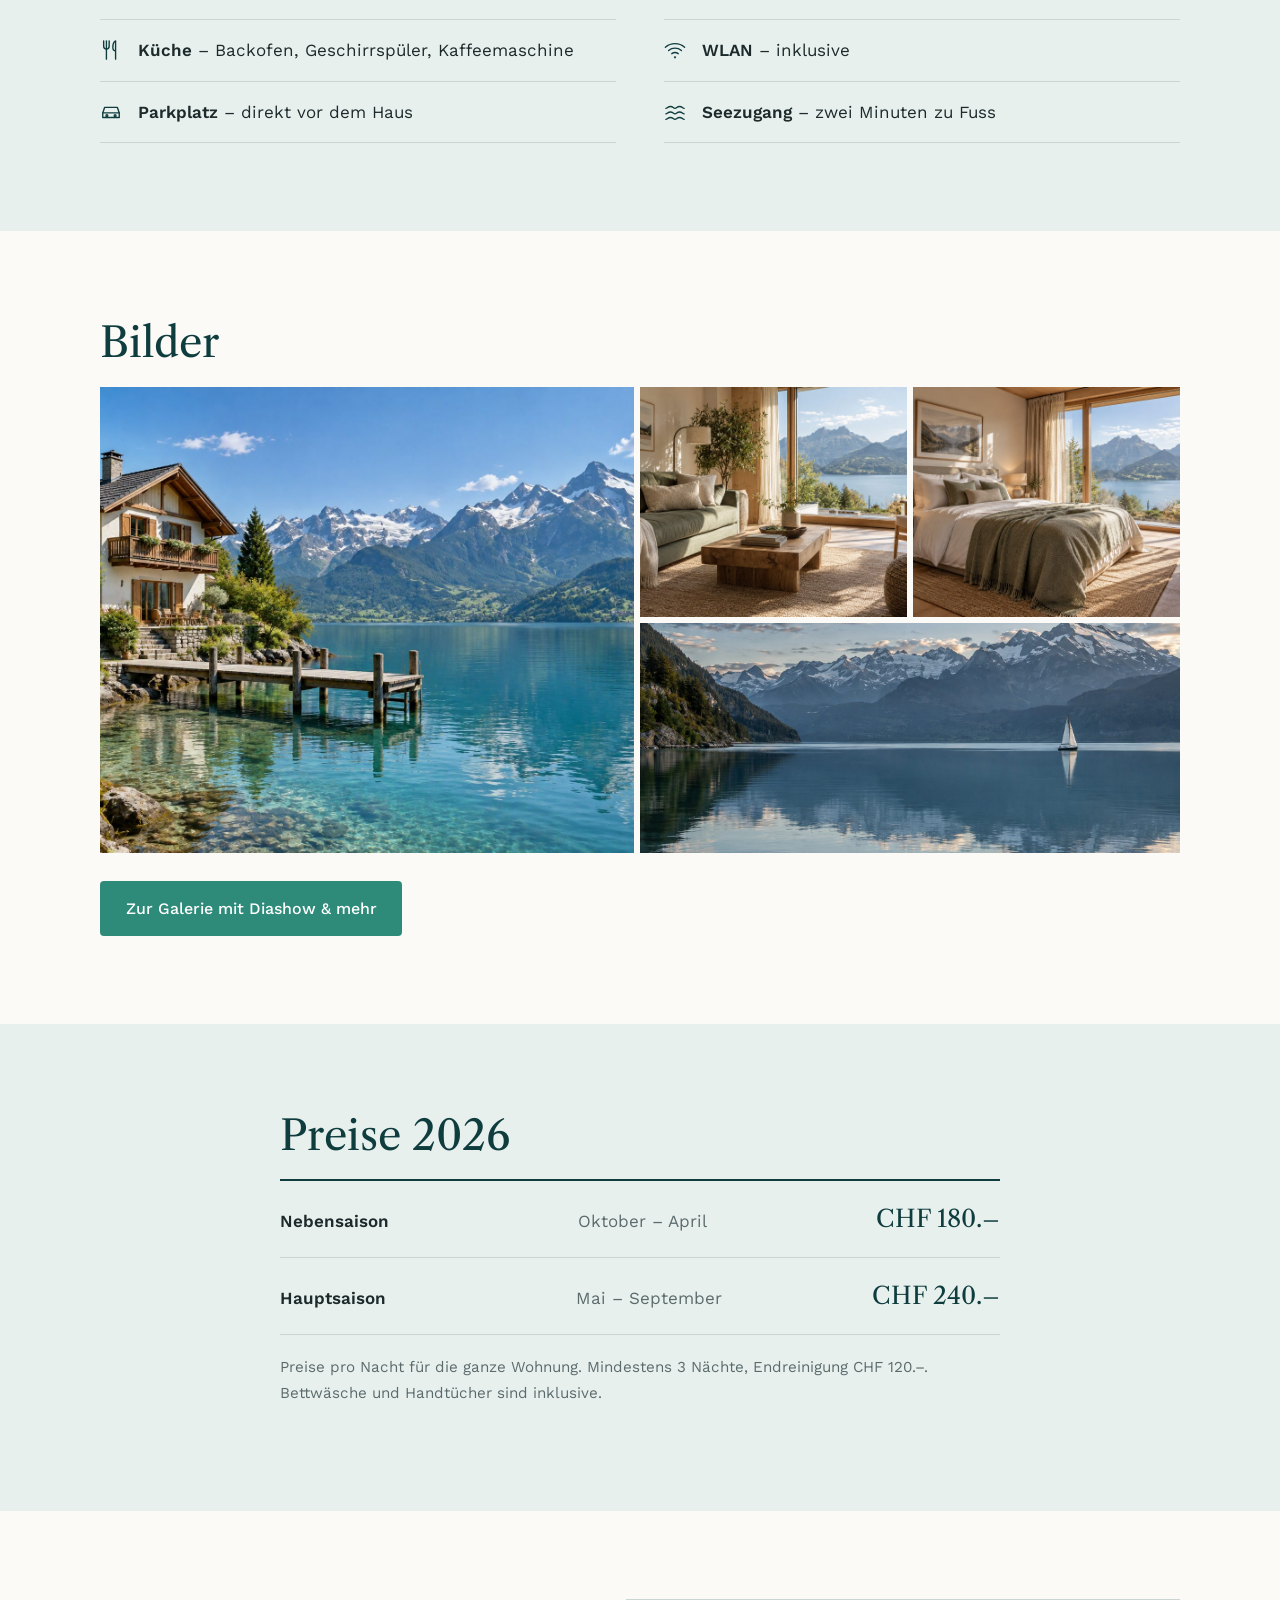
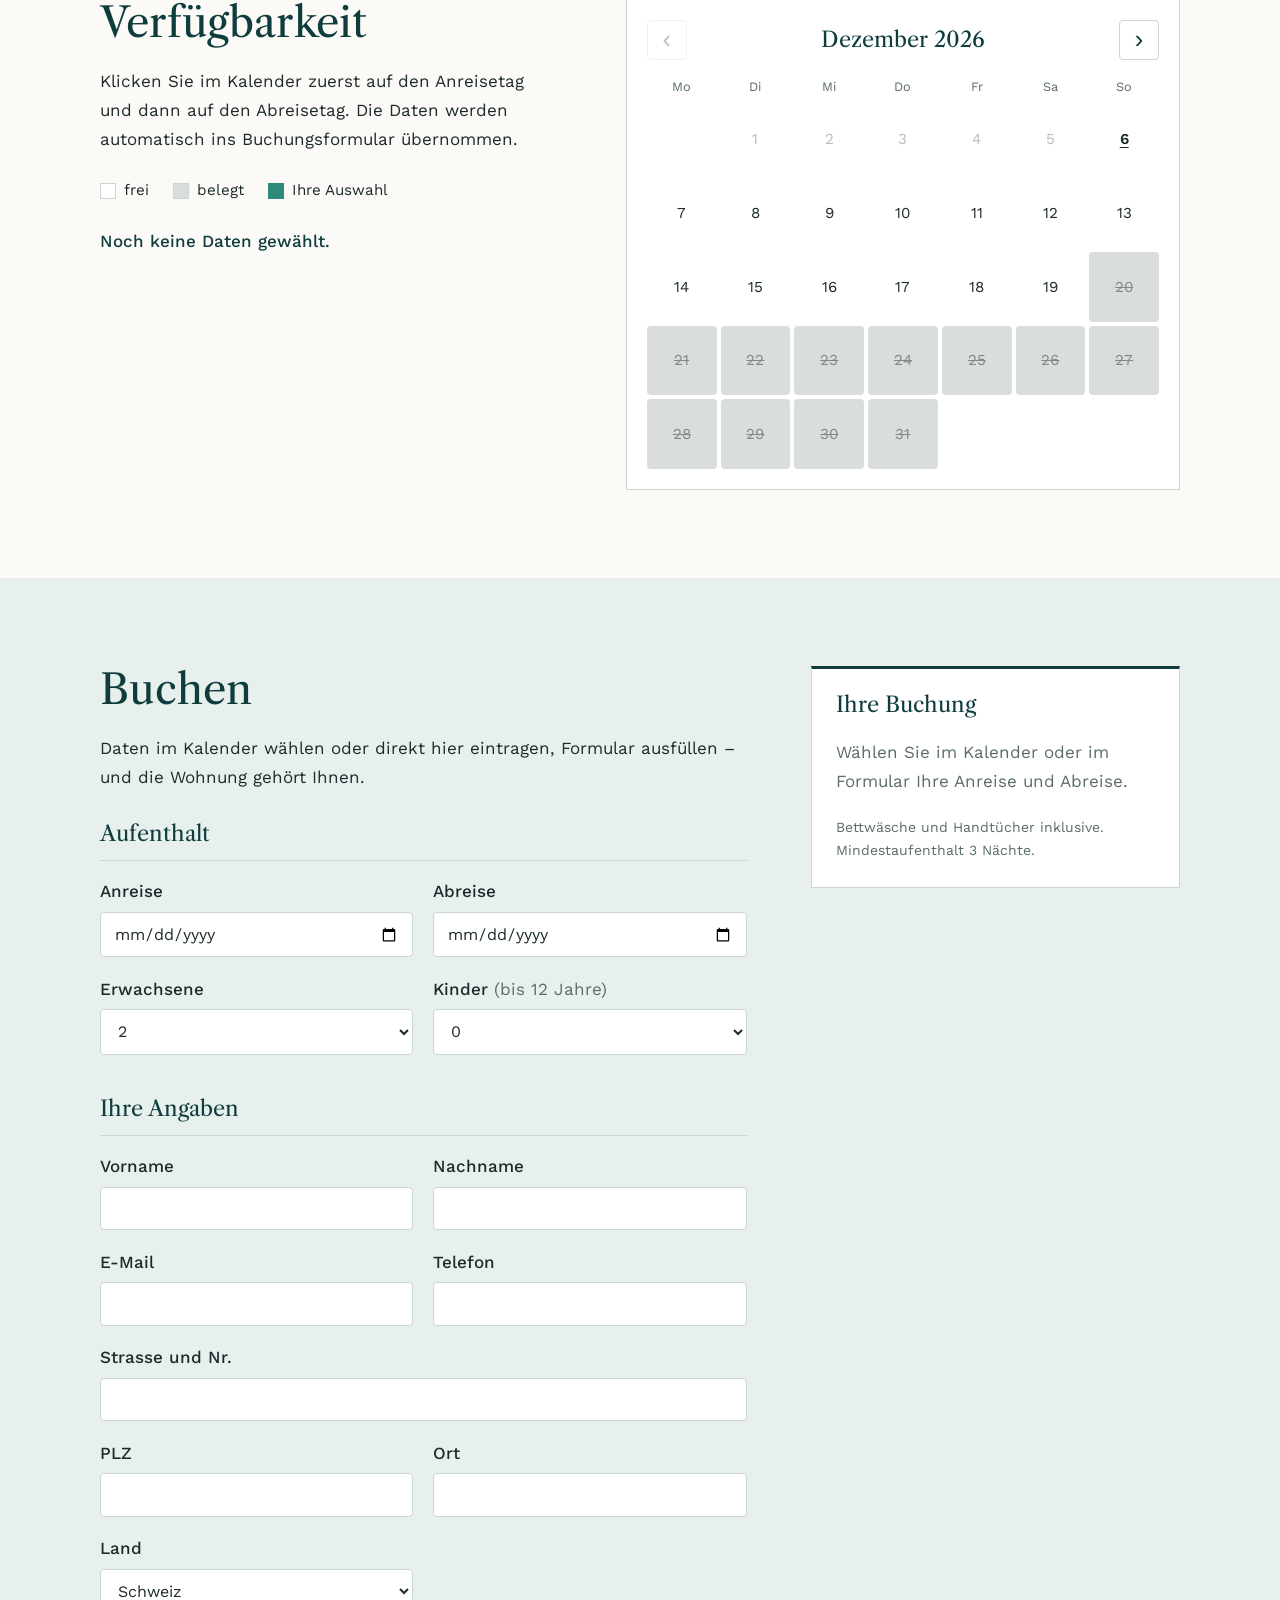
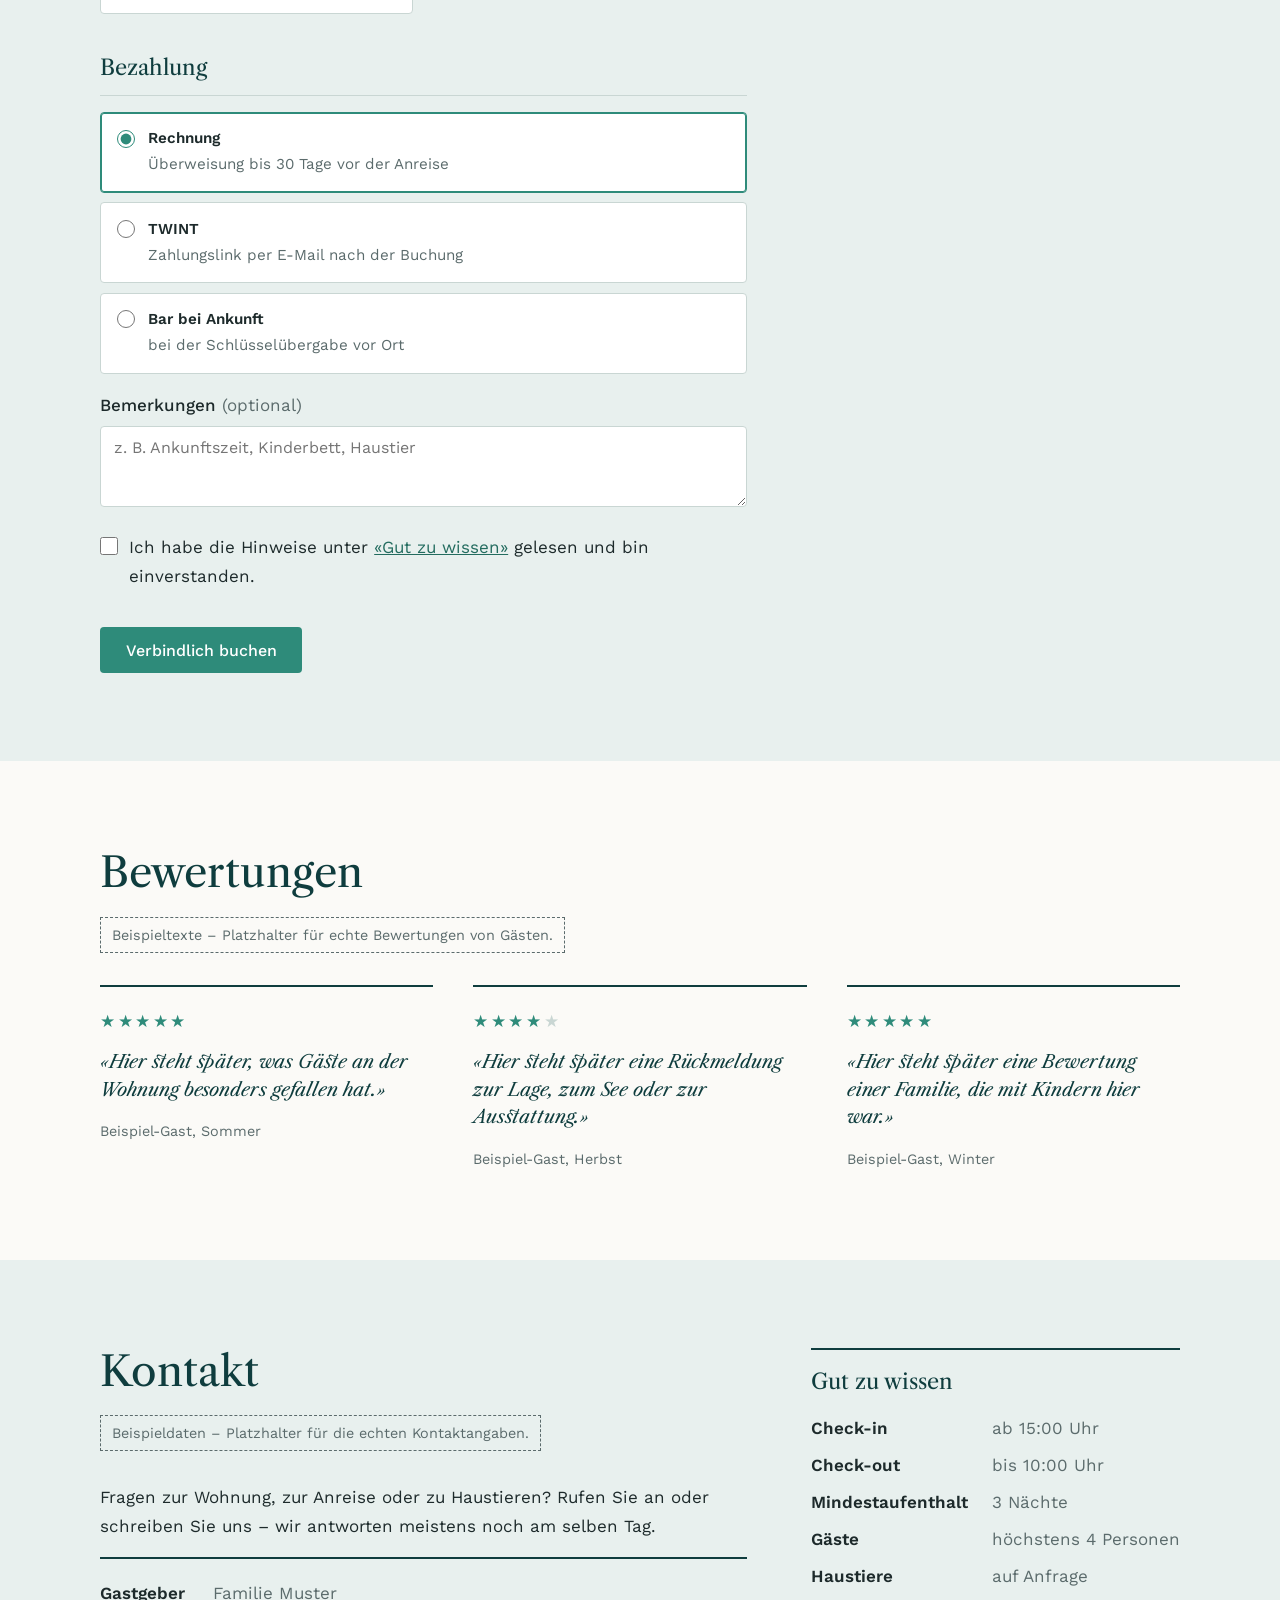
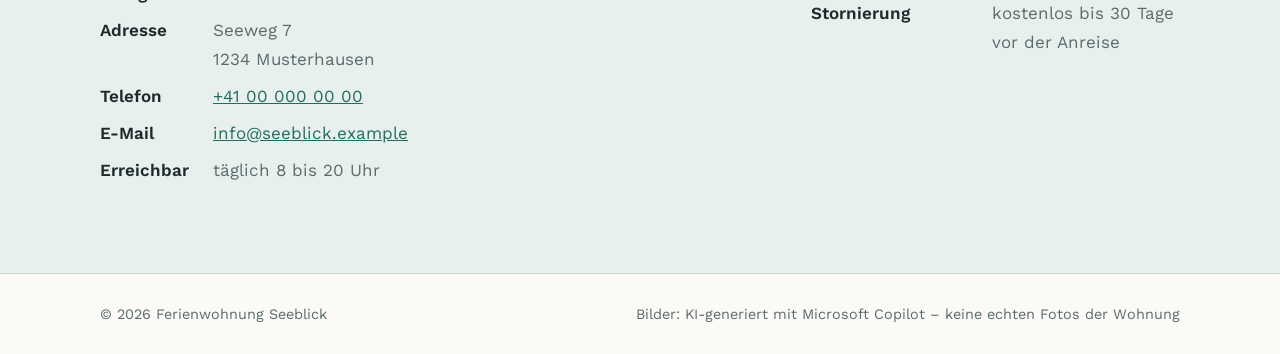
==== commit f95d963e: "Preise erhöht: Nebensaison 180, Hauptsaison 240, Endreinigung 120 Co-Authored-By: Claude Opus 5.5 <n" ====
--- a/index.html
+++ b/index.html
@@ -49,7 +49,7 @@
       <li><strong>3</strong> Zimmer</li>
       <li><strong>75 m²</strong> Wohnfläche</li>
       <li><strong>2 Min.</strong> zum See</li>
-      <li>ab <strong>CHF 120.–</strong> pro Nacht</li>
+      <li>ab <strong>CHF 180.–</strong> pro Nacht</li>
     </ul>
   </div>
 
@@ -119,10 +119,10 @@
       <div class="container schmal">
         <h2>Preise 2026</h2>
         <ul class="preisliste">
-          <li><span class="saison">Nebensaison</span><span class="zeitraum">Oktober – April</span><span class="preis">CHF 120.–</span></li>
-          <li><span class="saison">Hauptsaison</span><span class="zeitraum">Mai – September</span><span class="preis">CHF 160.–</span></li>
+          <li><span class="saison">Nebensaison</span><span class="zeitraum">Oktober – April</span><span class="preis">CHF 180.–</span></li>
+          <li><span class="saison">Hauptsaison</span><span class="zeitraum">Mai – September</span><span class="preis">CHF 240.–</span></li>
         </ul>
-        <p class="hinweis">Preise pro Nacht für die ganze Wohnung. Mindestens 3 Nächte, Endreinigung CHF 80.–. Bettwäsche und Handtücher sind inklusive.</p>
+        <p class="hinweis">Preise pro Nacht für die ganze Wohnung. Mindestens 3 Nächte, Endreinigung CHF 120.–. Bettwäsche und Handtücher sind inklusive.</p>
       </div>
     </section>
 
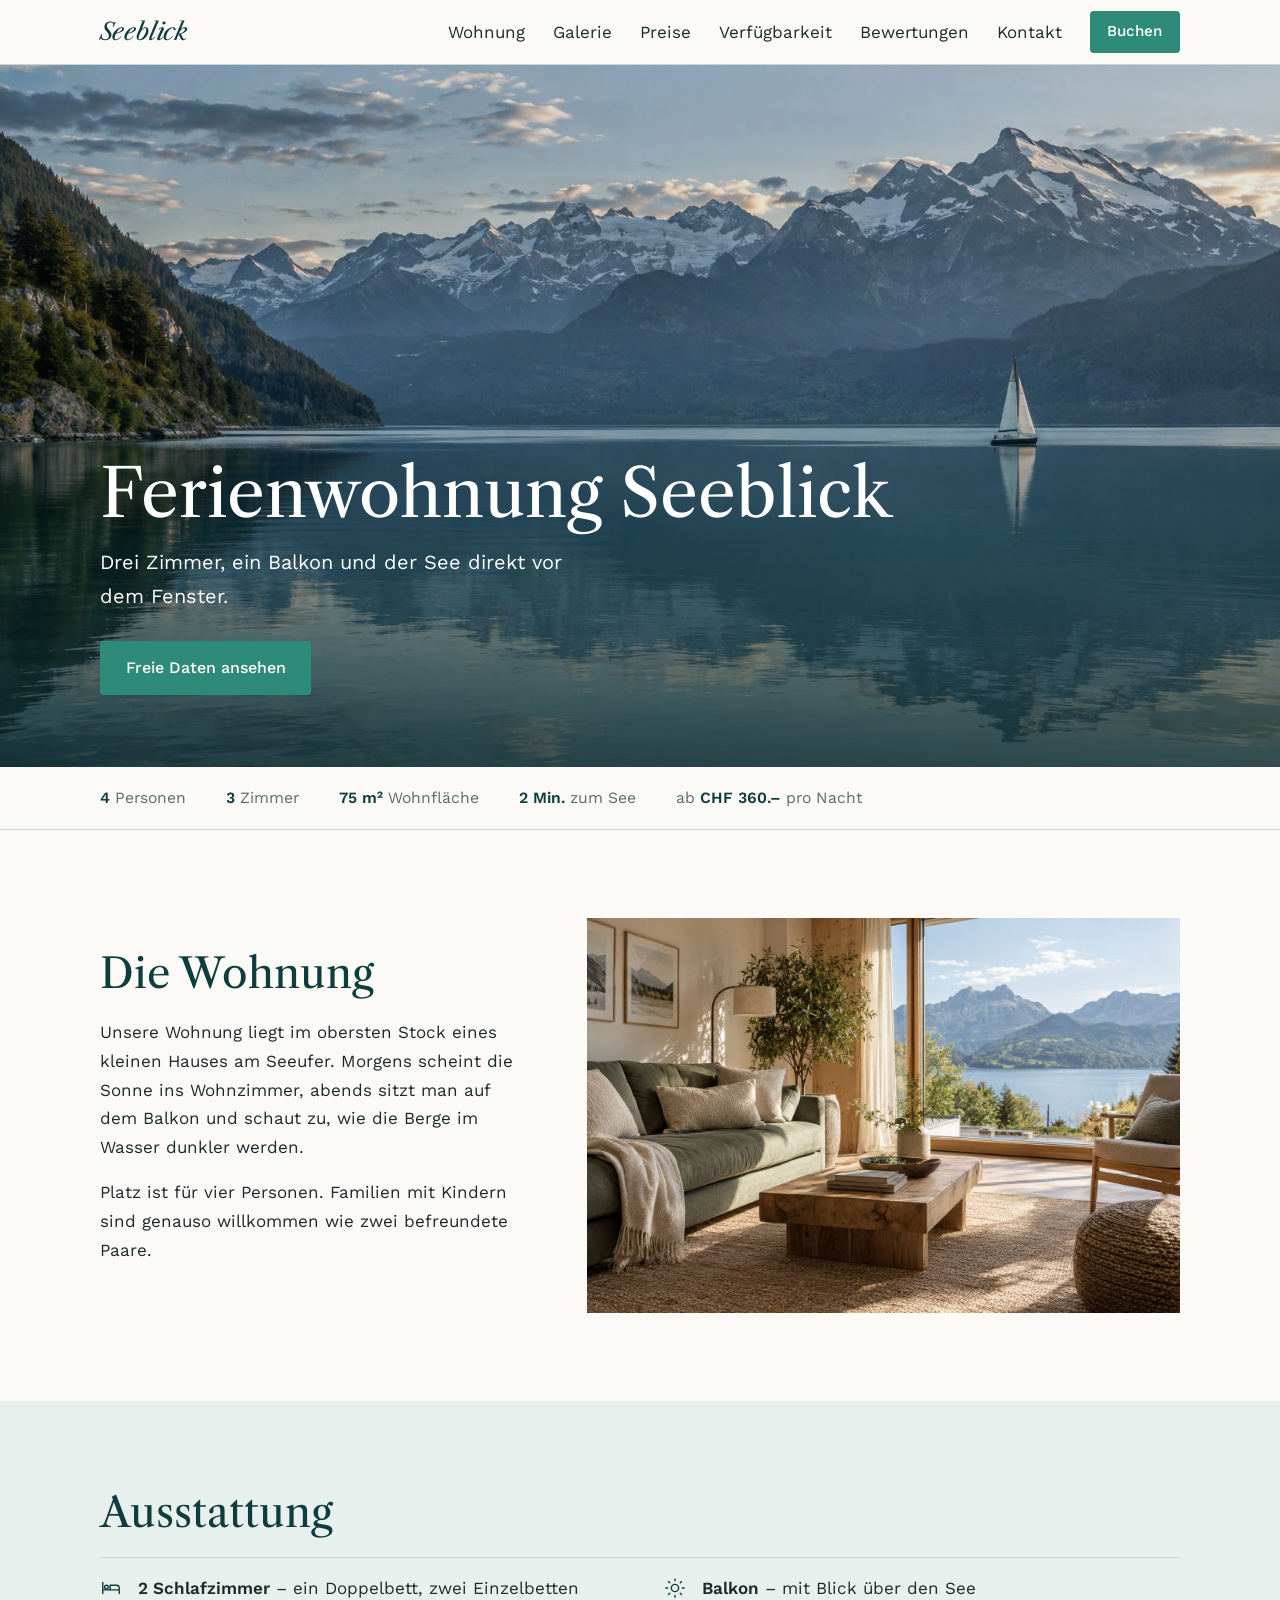
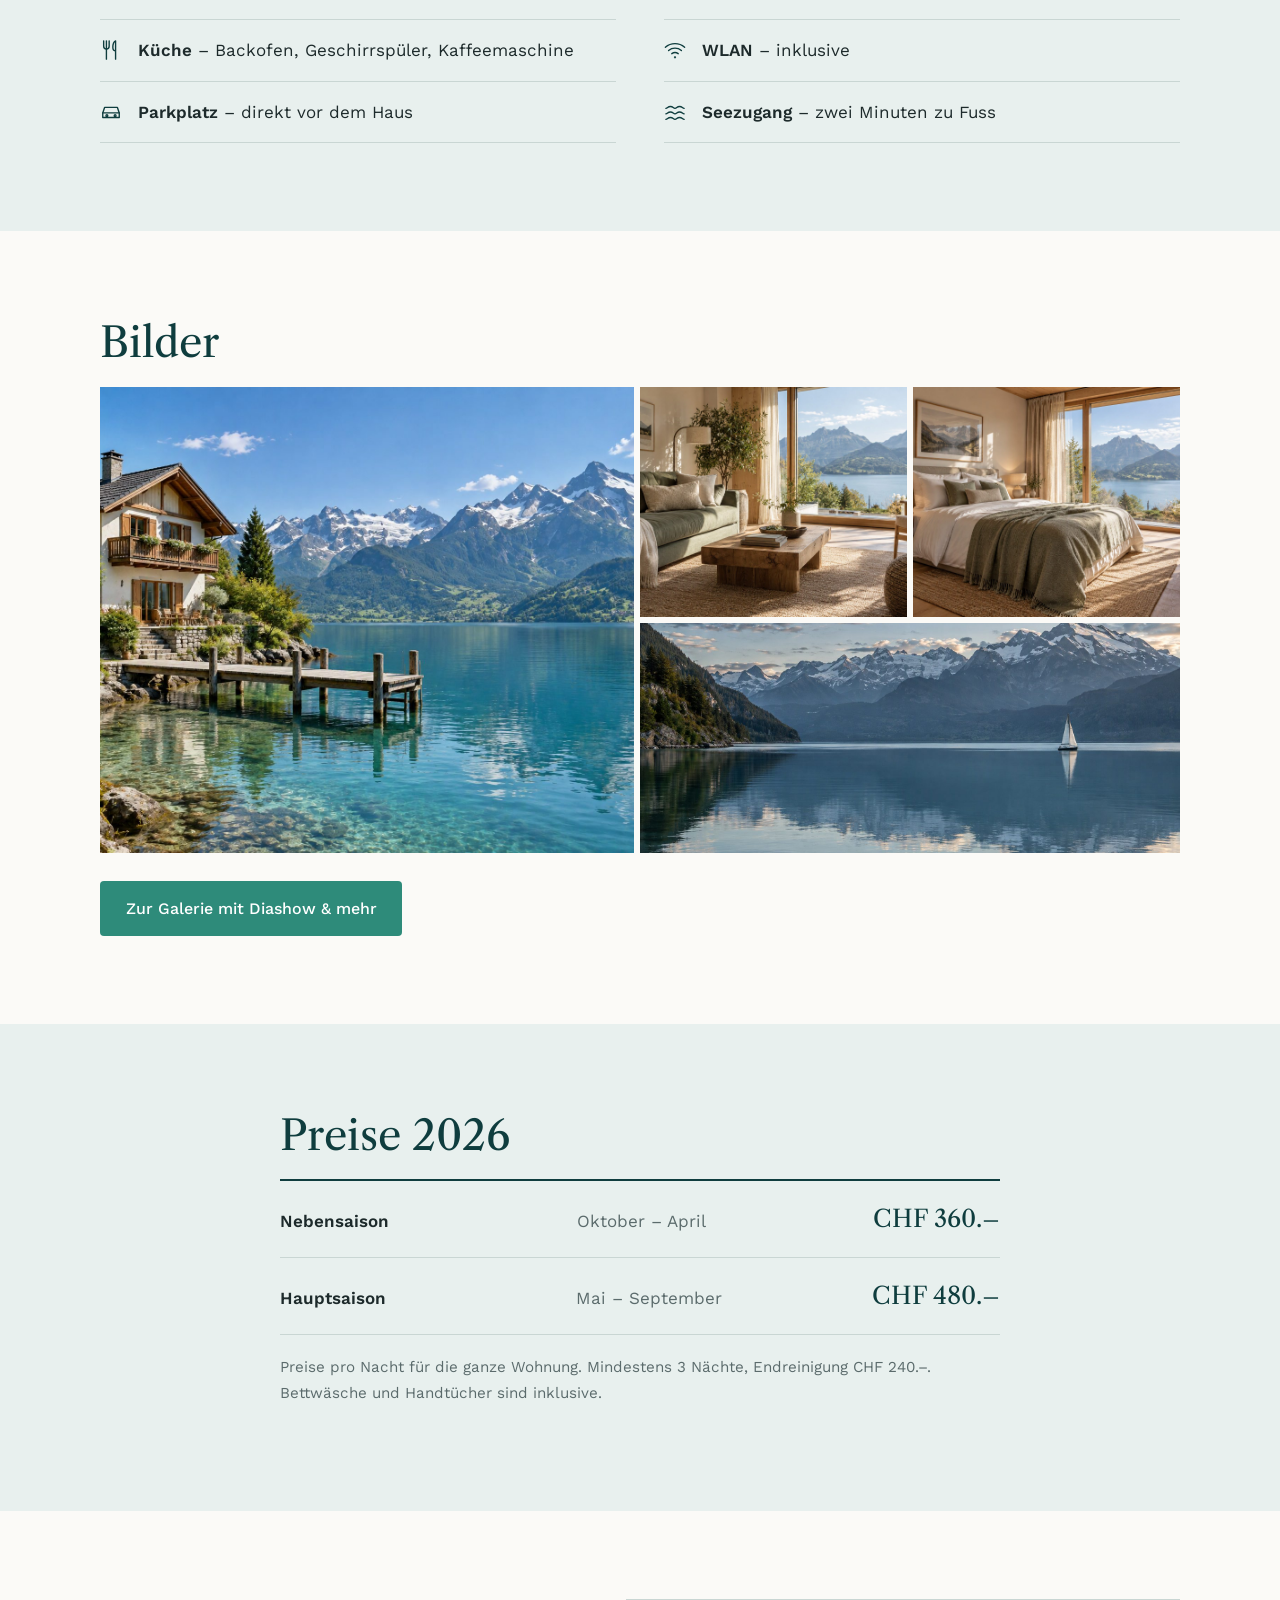
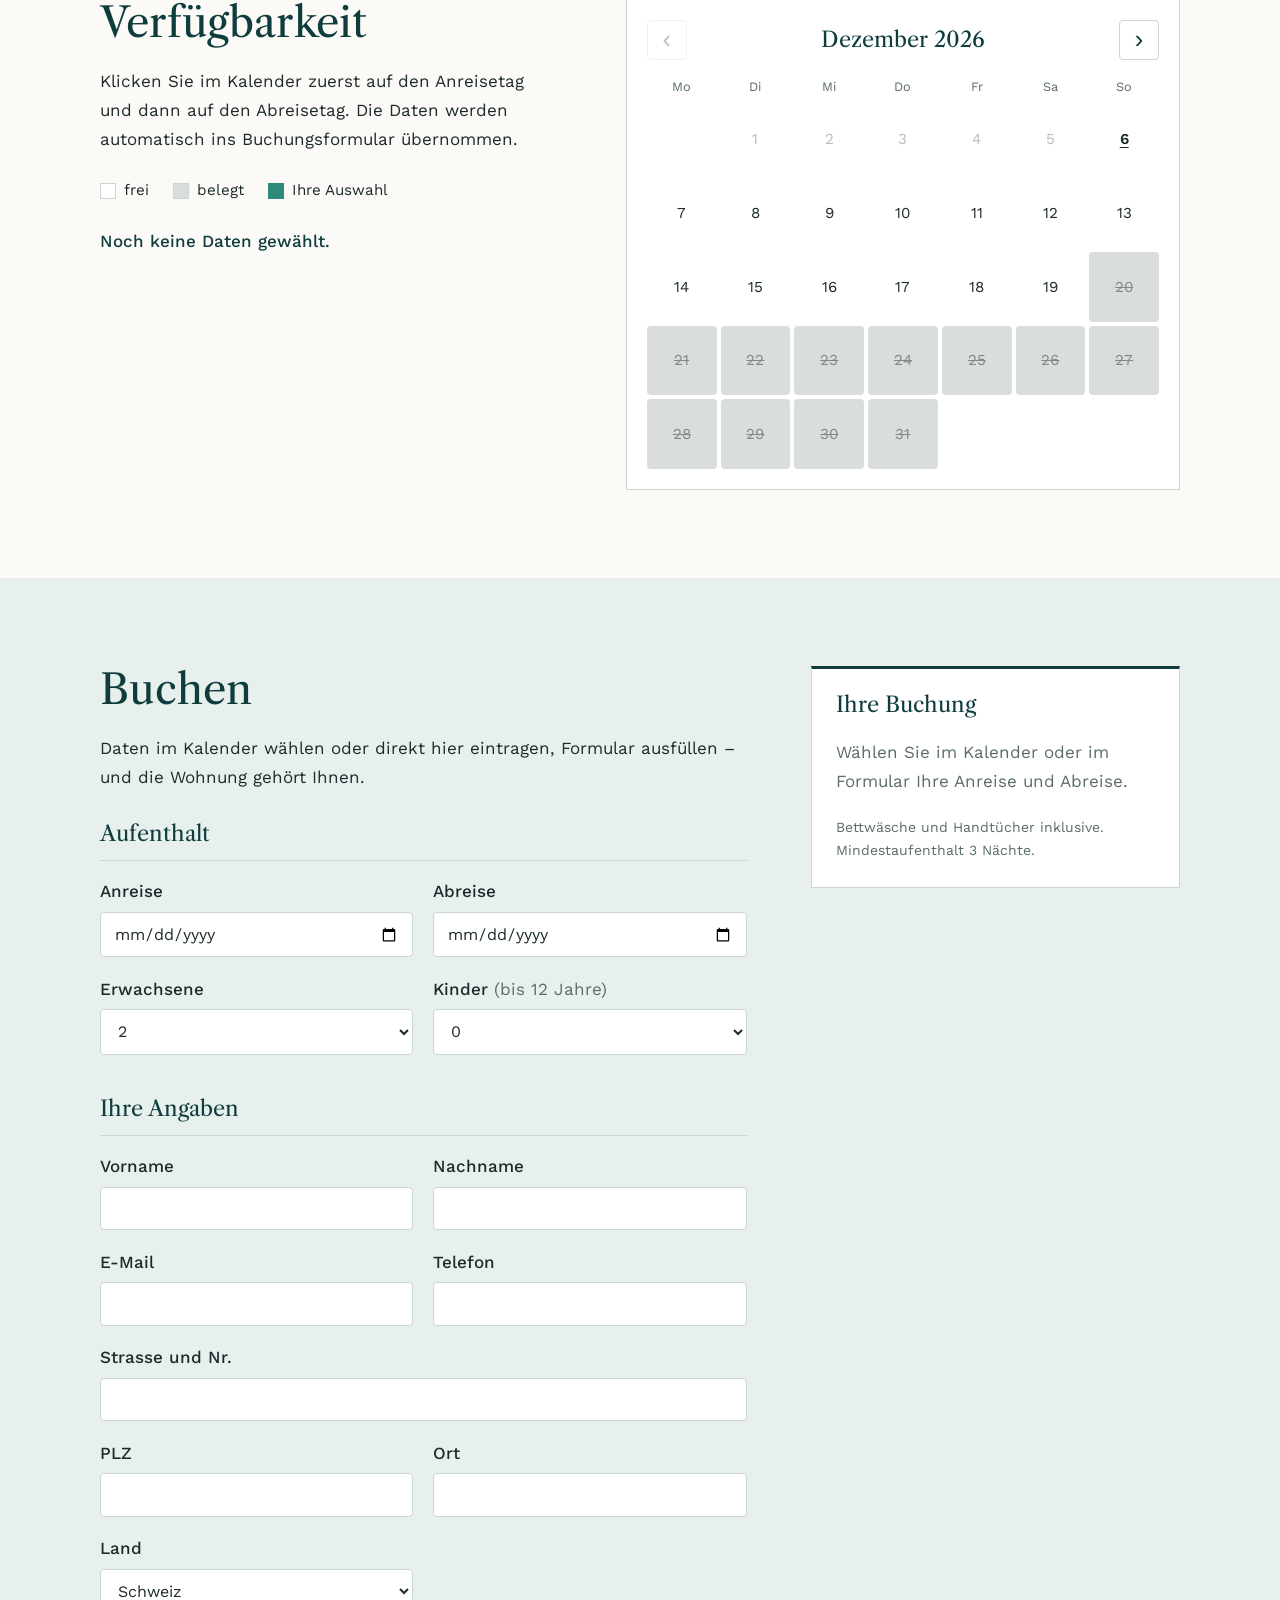
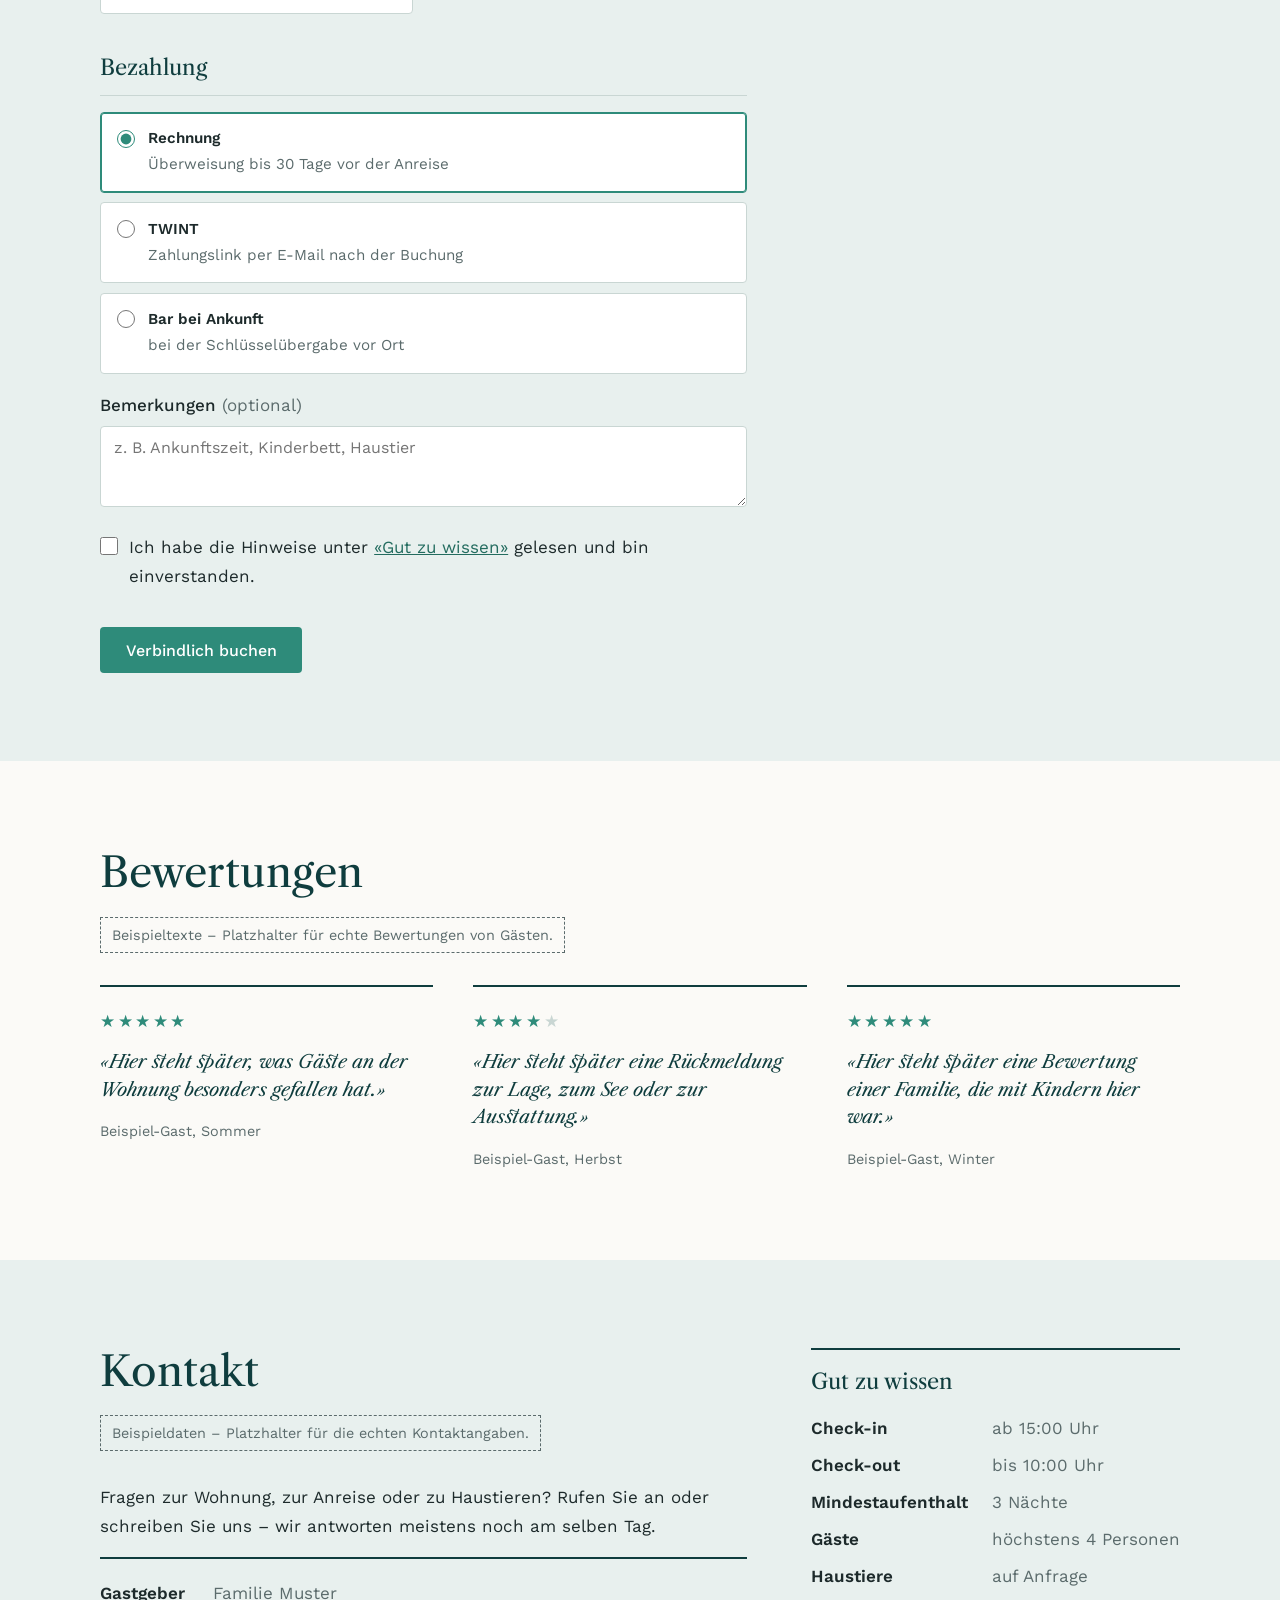
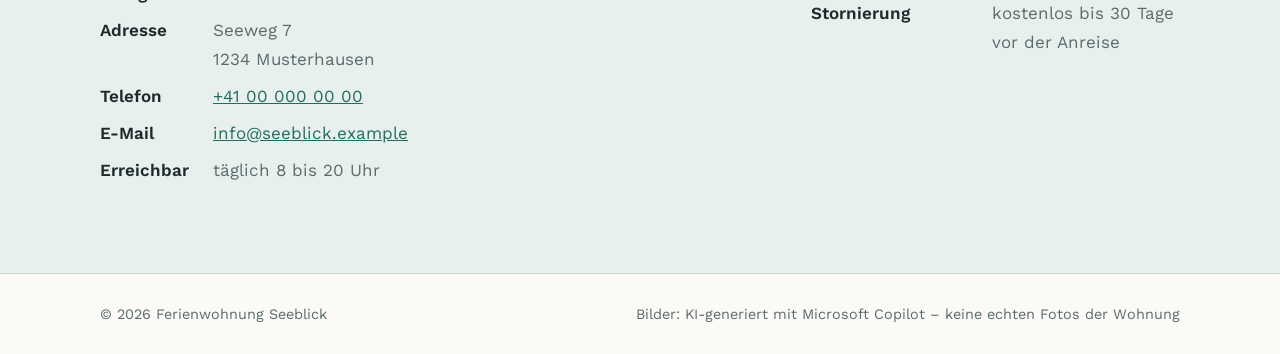
==== commit b4c532e2: "Preise verdoppelt: Nebensaison 360, Hauptsaison 480, Endreinigung 240 Co-Authored-By: Claude Opus 5." ====
--- a/index.html
+++ b/index.html
@@ -49,7 +49,7 @@
       <li><strong>3</strong> Zimmer</li>
       <li><strong>75 m²</strong> Wohnfläche</li>
       <li><strong>2 Min.</strong> zum See</li>
-      <li>ab <strong>CHF 180.–</strong> pro Nacht</li>
+      <li>ab <strong>CHF 360.–</strong> pro Nacht</li>
     </ul>
   </div>
 
@@ -119,10 +119,10 @@
       <div class="container schmal">
         <h2>Preise 2026</h2>
         <ul class="preisliste">
-          <li><span class="saison">Nebensaison</span><span class="zeitraum">Oktober – April</span><span class="preis">CHF 180.–</span></li>
-          <li><span class="saison">Hauptsaison</span><span class="zeitraum">Mai – September</span><span class="preis">CHF 240.–</span></li>
+          <li><span class="saison">Nebensaison</span><span class="zeitraum">Oktober – April</span><span class="preis">CHF 360.–</span></li>
+          <li><span class="saison">Hauptsaison</span><span class="zeitraum">Mai – September</span><span class="preis">CHF 480.–</span></li>
         </ul>
-        <p class="hinweis">Preise pro Nacht für die ganze Wohnung. Mindestens 3 Nächte, Endreinigung CHF 120.–. Bettwäsche und Handtücher sind inklusive.</p>
+        <p class="hinweis">Preise pro Nacht für die ganze Wohnung. Mindestens 3 Nächte, Endreinigung CHF 240.–. Bettwäsche und Handtücher sind inklusive.</p>
       </div>
     </section>
 
